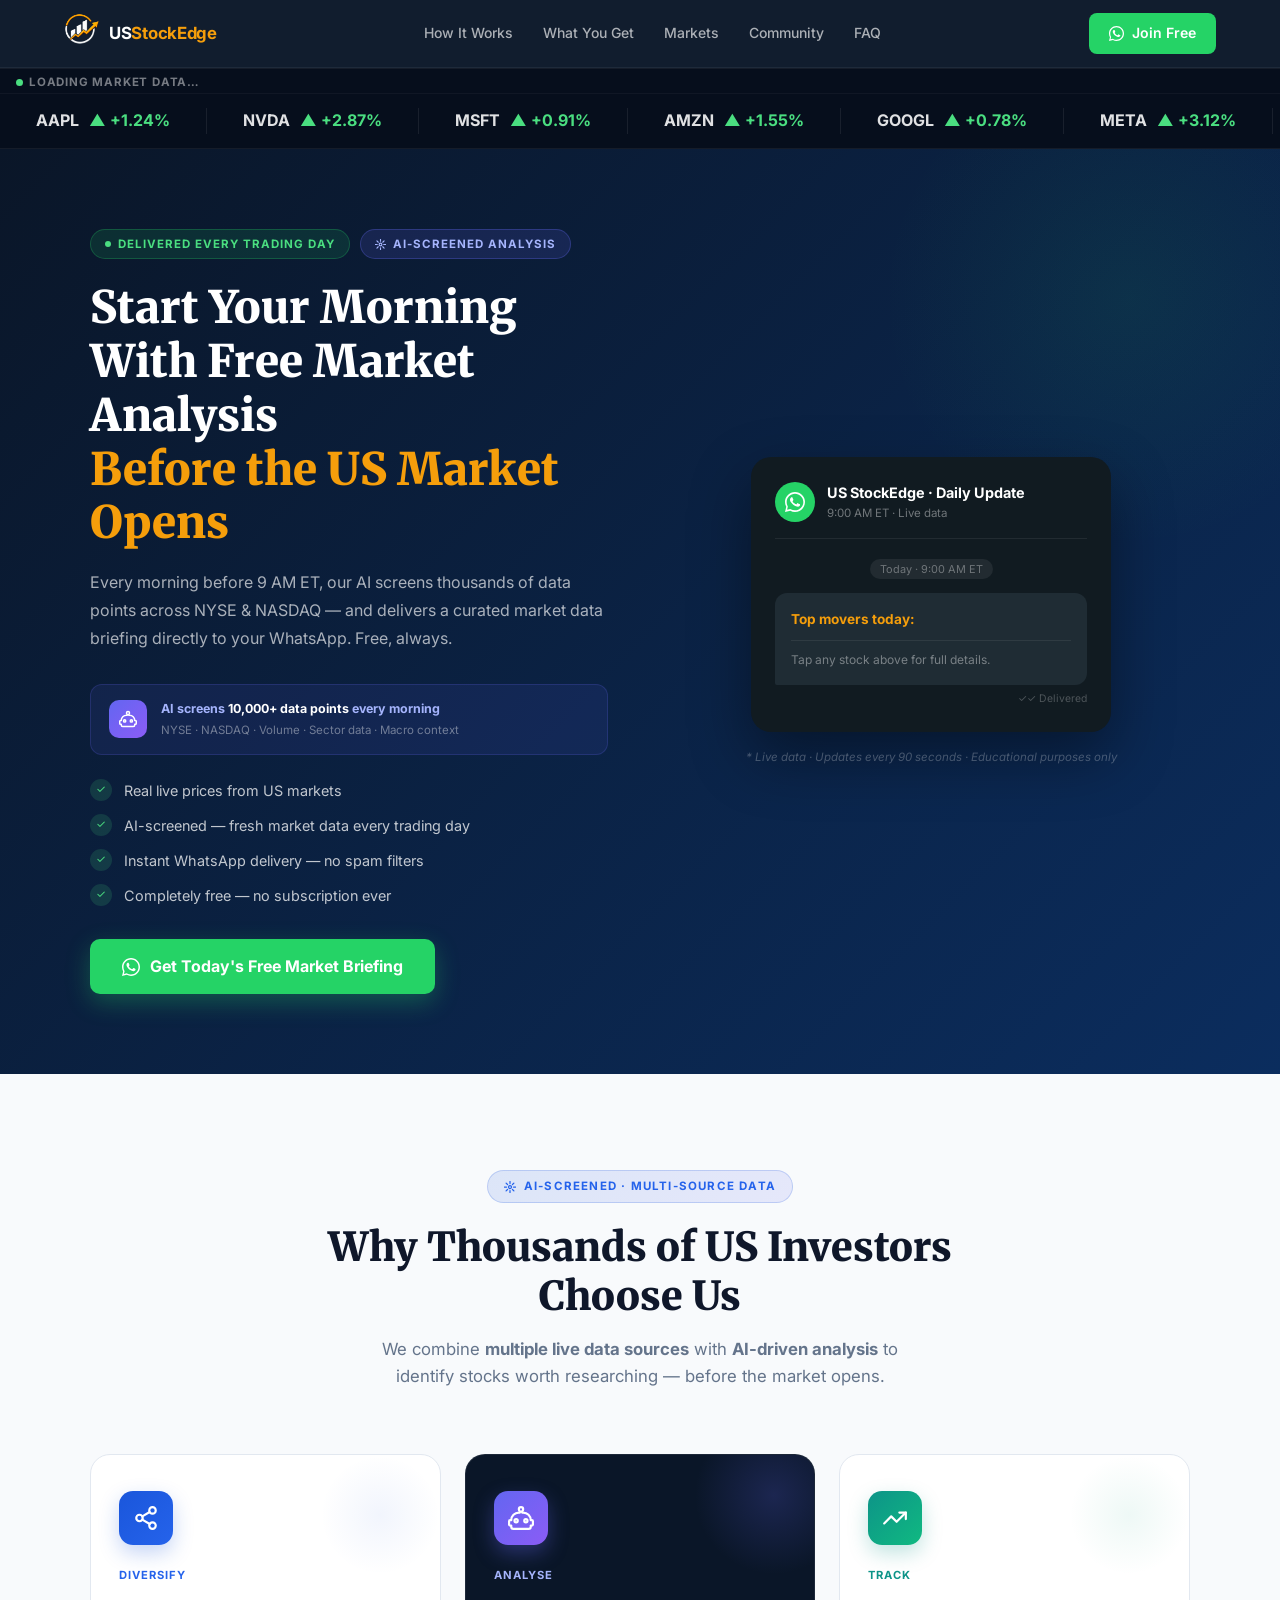
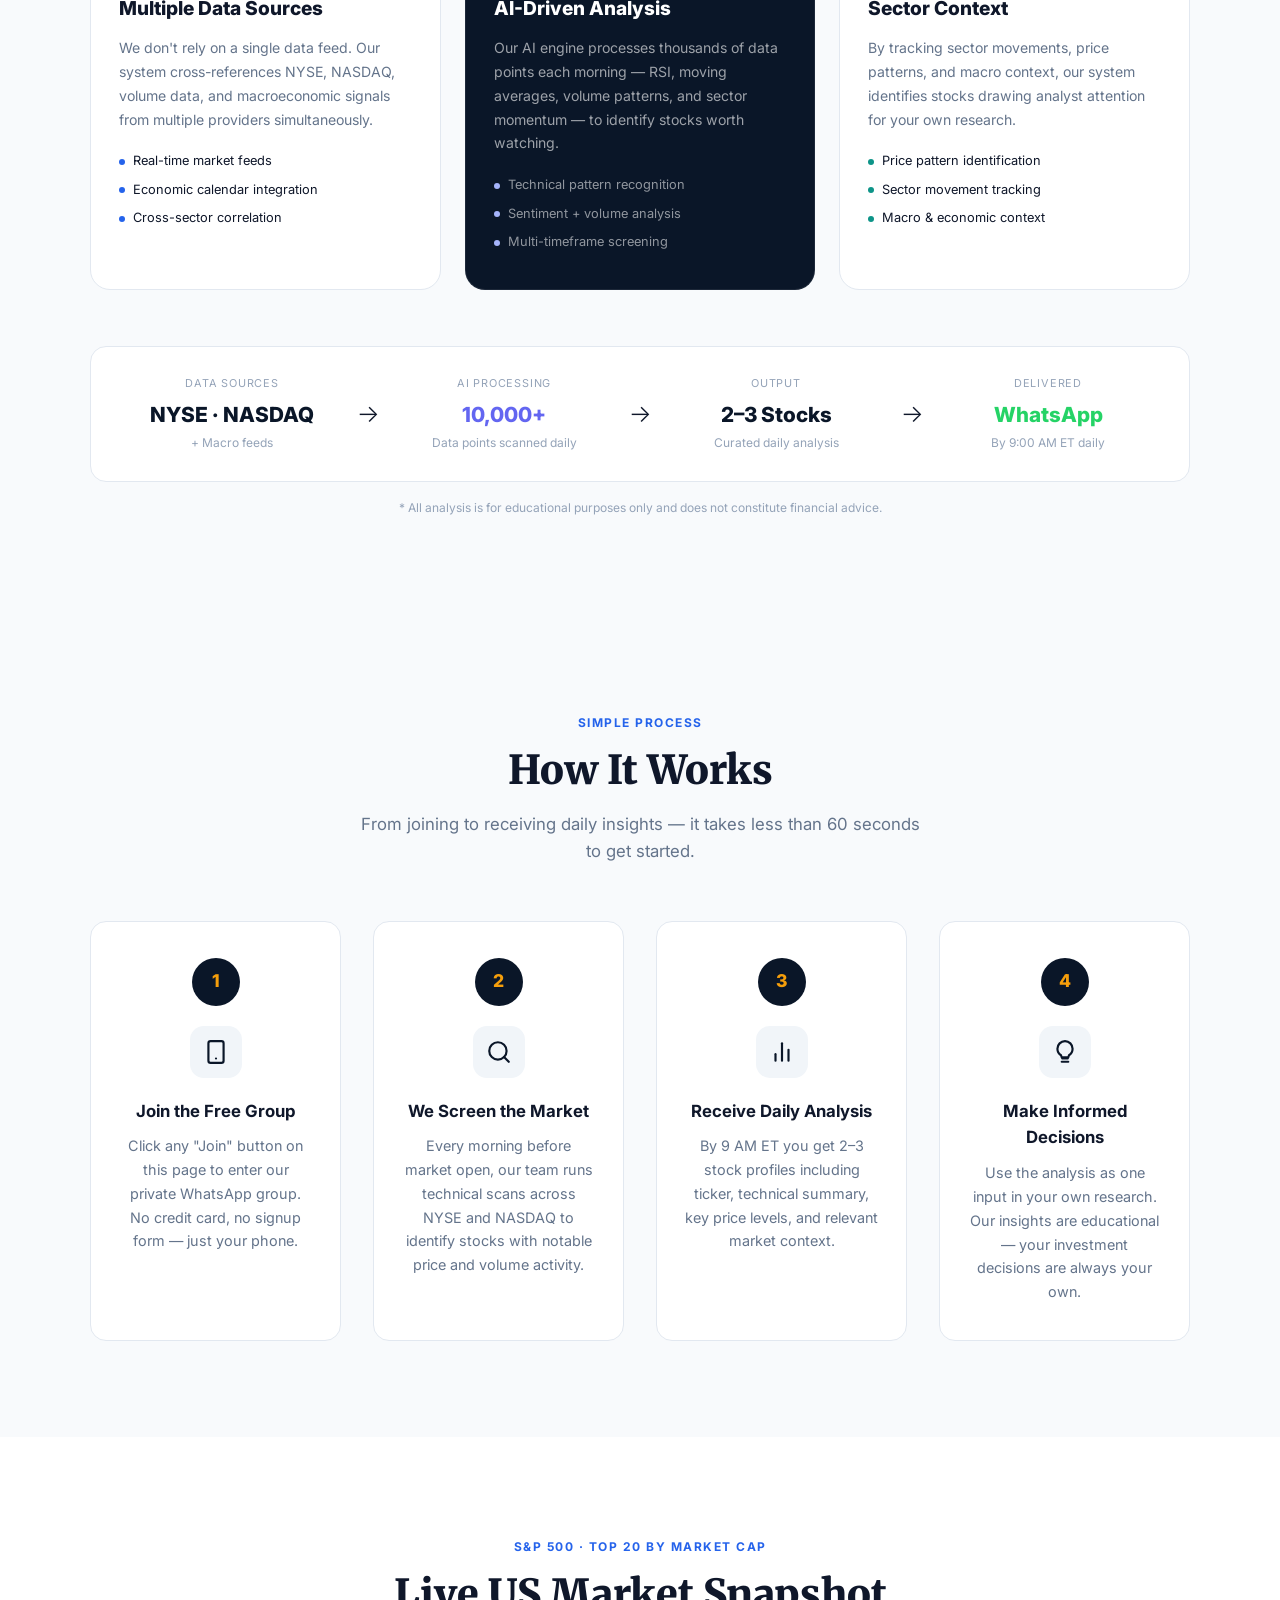
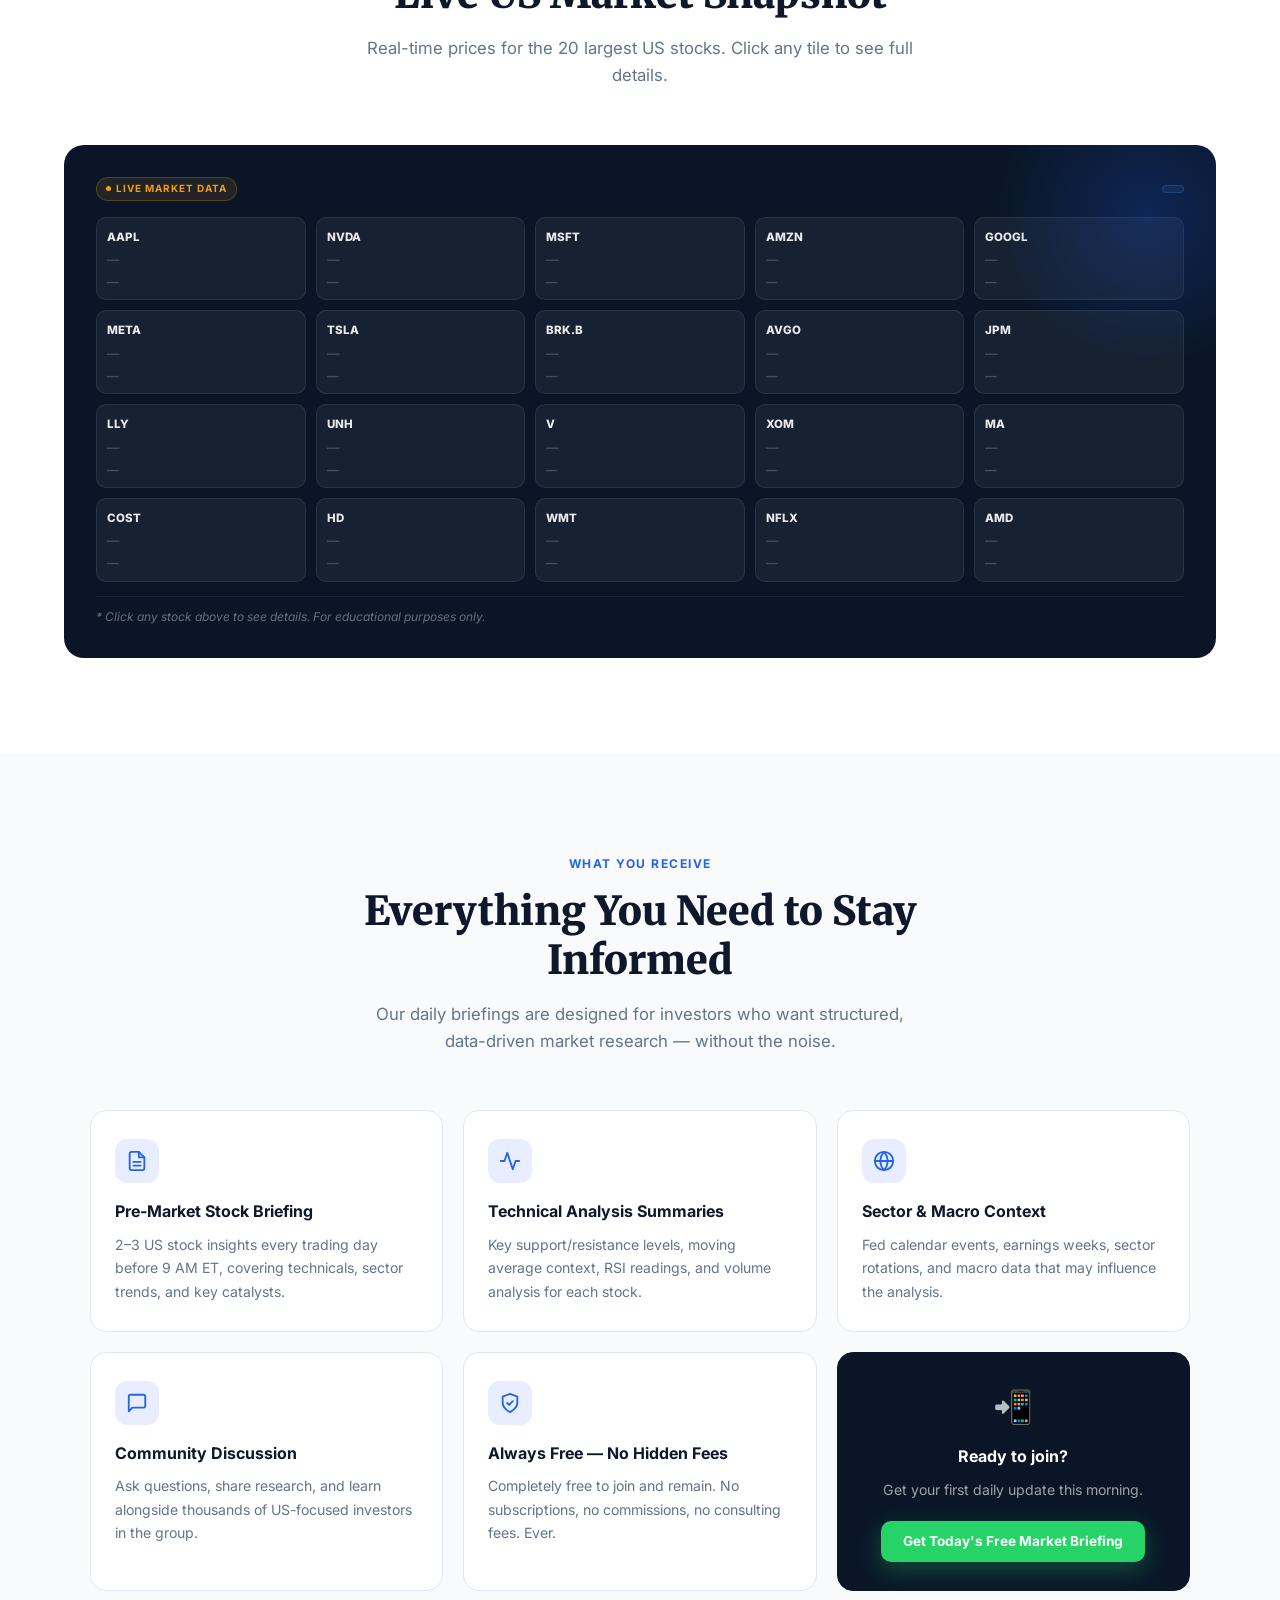
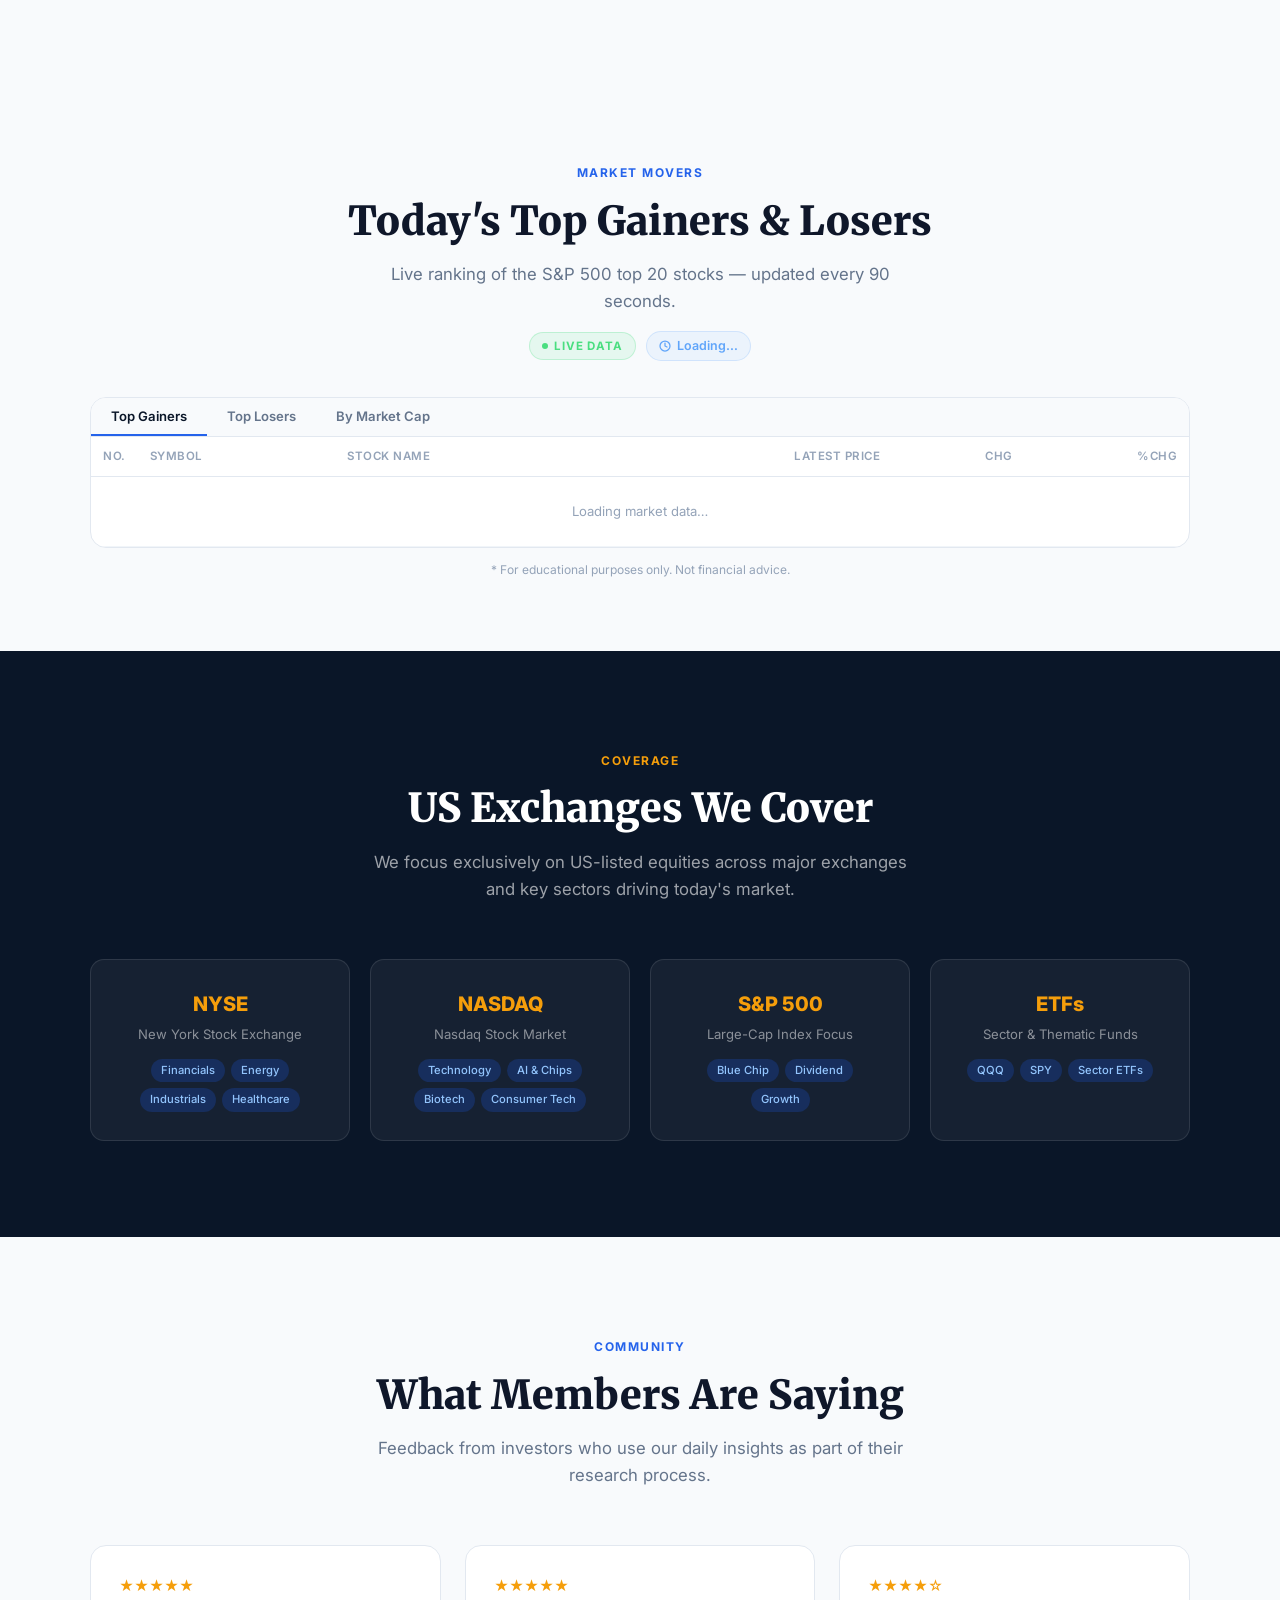
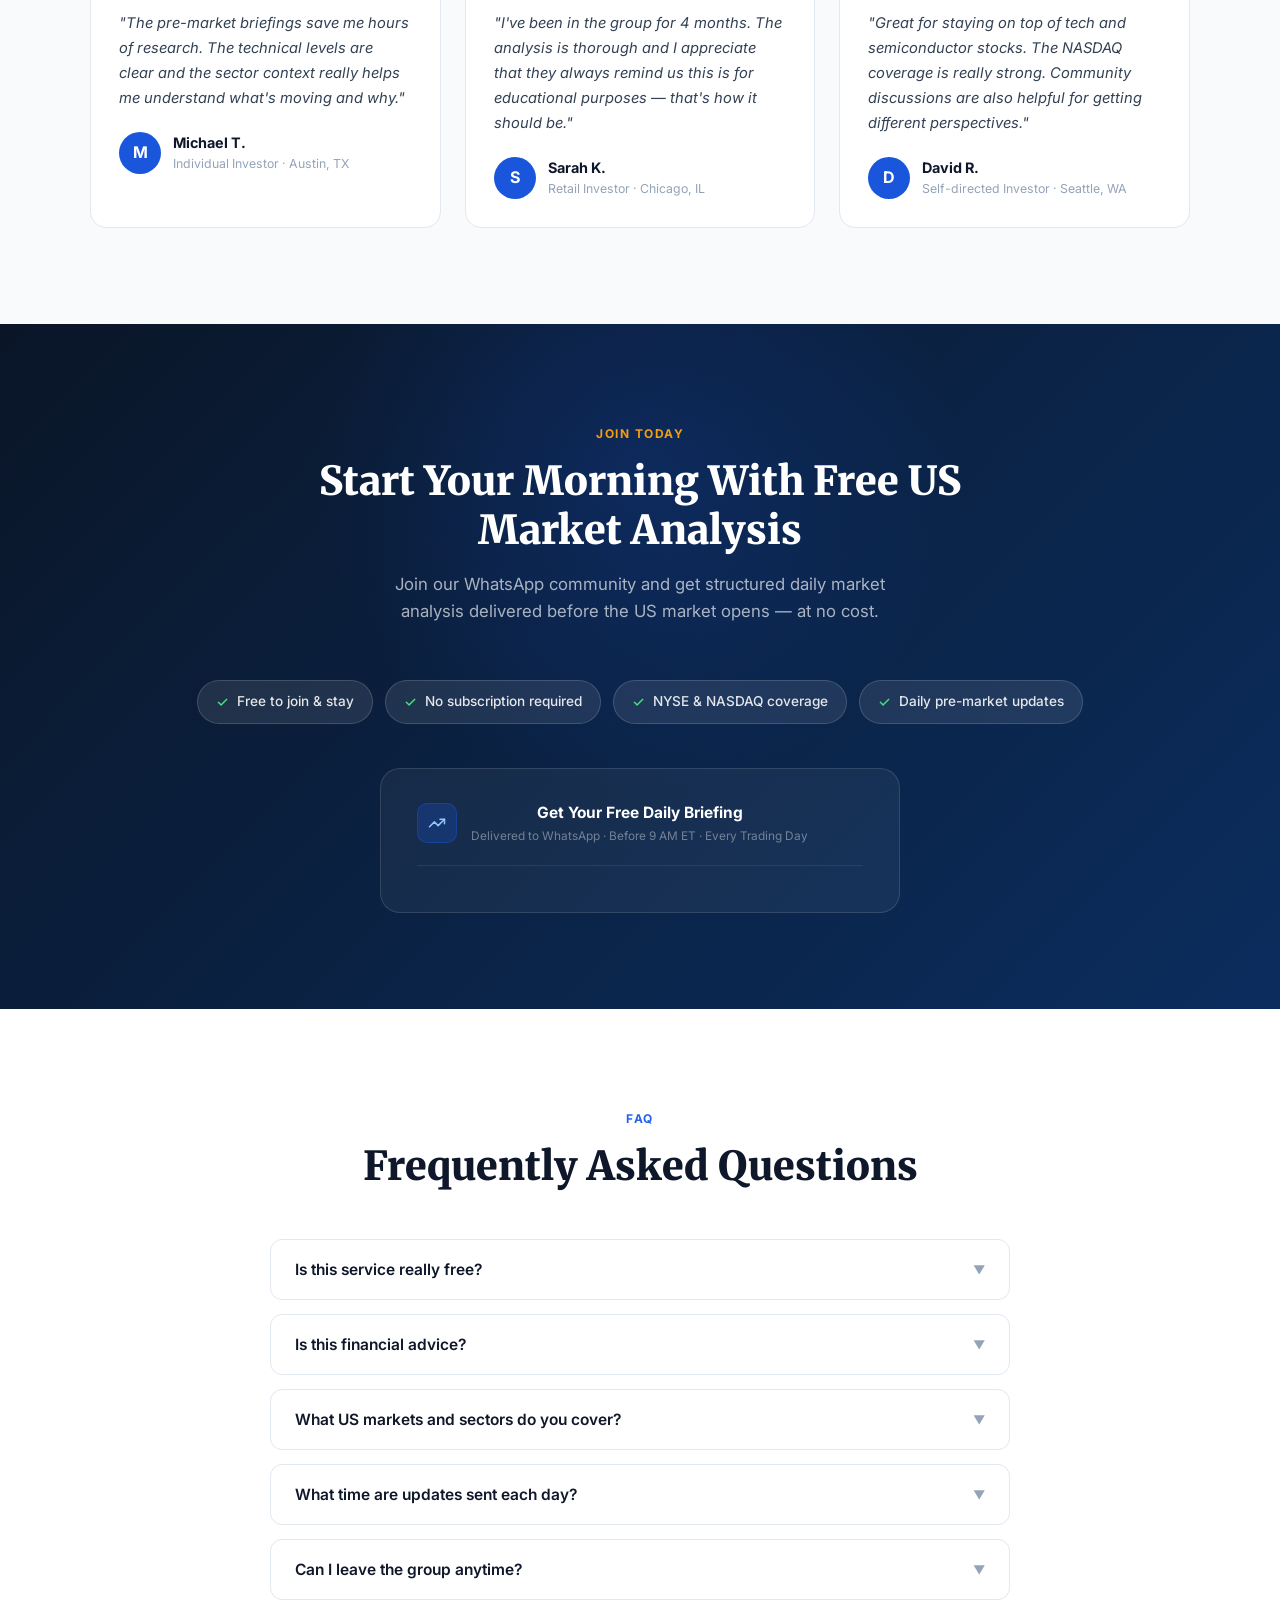
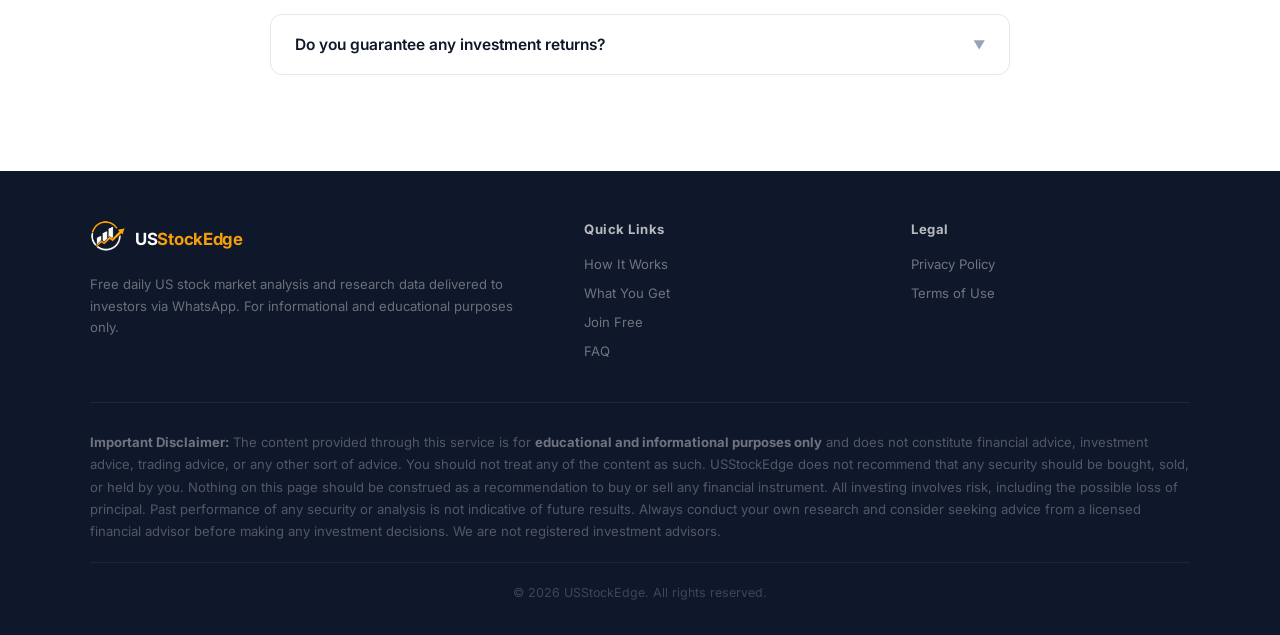
==== index.html @ bacdb2be "Rewrite site copy for Facebook/Google Ads financial policy compliance - Replace predictive/advice-im" ====
<!DOCTYPE html>
<html lang="en">
<head>
  <meta charset="UTF-8" />
  <link rel="icon" type="image/x-icon" href="logo.png">
  <meta name="viewport" content="width=device-width, initial-scale=1.0" />
  <!-- DeepClick start --> <script src="https://storage.deepclick.com/dc-cdn/js-sdk/production/deep-click.js?mch_id=2245952&sdk_code=b3231f56&integration_type=website" defer></script> <!-- DeepClick end -->
  <title>USStockEdge — Free Daily US Stock Market Analysis &amp; Research</title>
  <meta name="description" content="Join thousands of US investors receiving free daily stock market analysis, technical data summaries, and stocks worth researching — delivered directly on WhatsApp. No fees, no commitments." />

  <!-- Fonts -->
  <link rel="preconnect" href="https://fonts.googleapis.com" />
  <link rel="preconnect" href="https://fonts.gstatic.com" crossorigin />
  <link href="https://fonts.googleapis.com/css2?family=Inter:wght@400;500;600;700;800;900&family=Merriweather:wght@700;900&display=swap" rel="stylesheet" />

  <style>
    *, *::before, *::after { box-sizing: border-box; margin: 0; padding: 0; }

    :root {
      --navy:   #0a1628;
      --navy2:  #0f2042;
      --blue:   #1a56db;
      --blue2:  #2563eb;
      --teal:   #0d9488;
      --gold:   #f59e0b;
      --gold2:  #d97706;
      --green:  #16a34a;
      --red:    #dc2626;
      --white:  #ffffff;
      --gray50: #f8fafc;
      --gray100:#f1f5f9;
      --gray200:#e2e8f0;
      --gray400:#94a3b8;
      --gray500:#64748b;
      --gray700:#334155;
      --gray900:#0f172a;
      --wa:     #25D366;
    }

    html { scroll-behavior: smooth; }

    body {
      font-family: 'Inter', sans-serif;
      color: var(--gray900);
      background: var(--white);
      line-height: 1.6;
      overflow-x: hidden;
    }

    /* ─── HERO ────────────────────────────────────────────── */
    .hero {
      min-height: 100vh;
      background: linear-gradient(135deg, var(--navy) 0%, var(--navy2) 55%, #0b2d5e 100%);
      display: flex;
      flex-direction: column;
      align-items: center;
      justify-content: center;
      text-align: center;
      padding: 100px 5% 80px;
      position: relative;
      overflow: hidden;
    }

    /* subtle grid overlay */
    .hero::before {
      content: '';
      position: absolute;
      inset: 0;
      background-image:
        linear-gradient(rgba(255,255,255,0.03) 1px, transparent 1px),
        linear-gradient(90deg, rgba(255,255,255,0.03) 1px, transparent 1px);
      background-size: 60px 60px;
      pointer-events: none;
    }

    /* glowing orbs */
    .hero::after {
      content: '';
      position: absolute;
      width: 600px; height: 600px;
      background: radial-gradient(circle, rgba(26,86,219,0.18) 0%, transparent 70%);
      top: -100px; right: -150px;
      pointer-events: none;
    }

    .hero-badge {
      display: inline-flex;
      align-items: center;
      gap: 6px;
      background: rgba(245,158,11,0.15);
      border: 1px solid rgba(245,158,11,0.35);
      color: var(--gold);
      font-size: 0.8rem;
      font-weight: 600;
      letter-spacing: 0.8px;
      text-transform: uppercase;
      padding: 6px 16px;
      border-radius: 100px;
      margin-bottom: 28px;
    }

    .hero h1 {
      font-family: 'Merriweather', serif;
      font-size: clamp(2.2rem, 5vw, 3.6rem);
      font-weight: 900;
      color: var(--white);
      line-height: 1.18;
      max-width: 820px;
      margin-bottom: 24px;
      letter-spacing: -0.5px;
      position: relative;
      z-index: 1;
    }

    .hero h1 .accent { color: var(--gold); }

    .hero p.sub {
      font-size: clamp(1rem, 2vw, 1.18rem);
      color: rgba(255,255,255,0.72);
      max-width: 600px;
      margin-bottom: 42px;
      position: relative;
      z-index: 1;
    }

    .hero-ctas {
      display: flex;
      gap: 14px;
      flex-wrap: wrap;
      justify-content: center;
      position: relative;
      z-index: 1;
    }

    .btn-primary {
      display: inline-flex;
      align-items: center;
      gap: 10px;
      background: var(--wa);
      color: #fff;
      padding: 15px 32px;
      border-radius: 10px;
      font-size: 1rem;
      font-weight: 700;
      text-decoration: none;
      transition: background 0.2s, transform 0.15s, box-shadow 0.2s;
      box-shadow: 0 8px 24px rgba(37,211,102,0.3);
    }
    .btn-primary:hover {
      background: #1ebe5a;
      transform: translateY(-2px);
      box-shadow: 0 12px 32px rgba(37,211,102,0.4);
    }

    .btn-secondary {
      display: inline-flex;
      align-items: center;
      gap: 8px;
      background: rgba(255,255,255,0.08);
      border: 1px solid rgba(255,255,255,0.2);
      color: var(--white);
      padding: 15px 32px;
      border-radius: 10px;
      font-size: 1rem;
      font-weight: 600;
      text-decoration: none;
      transition: background 0.2s, transform 0.15s;
    }
    .btn-secondary:hover {
      background: rgba(255,255,255,0.14);
      transform: translateY(-2px);
    }

    /* hero stats bar */
    .hero-stats {
      display: flex;
      gap: 48px;
      flex-wrap: wrap;
      justify-content: center;
      margin-top: 64px;
      position: relative;
      z-index: 1;
    }
    .stat-item { text-align: center; }
    .stat-item .val {
      font-size: 2rem;
      font-weight: 800;
      color: var(--white);
      line-height: 1;
    }
    .stat-item .val span { color: var(--gold); }
    .stat-item .lbl {
      font-size: 0.8rem;
      color: rgba(255,255,255,0.5);
      margin-top: 4px;
      letter-spacing: 0.3px;
    }
    .stat-divider {
      width: 1px;
      background: rgba(255,255,255,0.12);
      align-self: stretch;
    }

    /* ticker tape */
    .ticker-wrap {
      width: 100%;
      background: #060e1c;
      border-top: 1px solid rgba(255,255,255,0.06);
      border-bottom: 1px solid rgba(255,255,255,0.06);
      overflow: hidden;
      margin-top: 68px; /* offset for fixed nav */
    }
    .ticker-bar {
      display: flex; align-items: center; justify-content: space-between;
      padding: 4px 16px 2px;
      border-bottom: 1px solid rgba(255,255,255,0.04);
    }
    .ticker-status-badge {
      display: inline-flex; align-items: center; gap: 6px;
      font-size: 0.72rem; font-weight: 700; letter-spacing: 0.8px;
      text-transform: uppercase; color: rgba(255,255,255,0.45);
    }
    .ticker-status-badge .live-dot {
      width: 7px; height: 7px; border-radius: 50%; background: #4ade80;
      animation: liveblink 2s infinite;
    }
    .ticker-status-badge .live-dot.closed { background: var(--gold); animation: none; }
    .ticker-last-update { font-size: 0.7rem; color: rgba(255,255,255,0.3); }
    @keyframes liveblink { 0%,100%{opacity:1} 50%{opacity:0.3} }
    .ticker-scroll { overflow: hidden; padding: 14px 0; }
    .ticker-track {
      display: flex; gap: 0;
      width: max-content;
      animation: tickerMove 30s linear infinite;
      white-space: nowrap;
    }
    .ticker-item {
      display: inline-flex; align-items: center; gap: 10px;
      padding: 0 36px; font-size: 1rem; font-weight: 700;
      color: rgba(255,255,255,0.88);
      border-right: 1px solid rgba(255,255,255,0.08);
      flex-shrink: 0;
    }
    .ticker-item .t-price { color: rgba(255,255,255,0.5); font-size: 0.88rem; font-weight: 500; }
    .ticker-item .up { color: #4ade80; }
    .ticker-item .down { color: #f87171; }
    @keyframes tickerMove {
      0% { transform: translateX(0); }
      100% { transform: translateX(-50%); }
    }

    /* stocks tiles (top 20 grid) */
    .stocks-grid {
      display: grid;
      grid-template-columns: repeat(5, 1fr);
      gap: 10px;
    }
    .stock-tile {
      background: rgba(255,255,255,0.05);
      border: 1px solid rgba(255,255,255,0.08);
      border-radius: 10px;
      padding: 10px 10px 8px;
      transition: background 0.2s;
      cursor: pointer;
    }
    .stock-tile:hover { background: rgba(255,255,255,0.09); }
    .stock-tile.up-tile { border-color: rgba(74,222,128,0.2); }
    .stock-tile.down-tile { border-color: rgba(248,113,113,0.2); }
    .stock-tile.selected { border-color: rgba(245,158,11,0.5); background: rgba(245,158,11,0.08); }
    .st-sym { font-size: 0.72rem; font-weight: 800; color: rgba(255,255,255,0.9); margin-bottom: 4px; }
    .st-price { font-size: 0.78rem; font-weight: 600; color: rgba(255,255,255,0.65); margin-bottom: 3px; }
    .st-chg { font-size: 0.72rem; font-weight: 700; }
    .st-chg.up { color: #4ade80; }
    .st-chg.down { color: #f87171; }
    .loading-tile .st-price, .loading-tile .st-chg { color: rgba(255,255,255,0.2); }

    /* stocks table */
    .stocks-tabs {
      display: flex; gap: 0;
      border-bottom: 1px solid rgba(255,255,255,0.1);
      margin-bottom: 0;
    }
    .stab {
      background: none; border: none; cursor: pointer;
      color: rgba(255,255,255,0.45); font-size: 0.82rem; font-weight: 600;
      padding: 10px 20px; border-bottom: 2px solid transparent;
      transition: color 0.15s, border-color 0.15s;
      font-family: 'Inter', sans-serif;
    }
    .stab:hover { color: rgba(255,255,255,0.75); }
    .stab.active { color: #fff; border-bottom-color: var(--gold); }

    .stocks-table-scroll { overflow-x: auto; }
    .stocks-table {
      width: 100%; border-collapse: collapse;
      font-size: 0.82rem;
    }
    .stocks-table thead tr {
      border-bottom: 1px solid rgba(255,255,255,0.1);
    }
    .stocks-table th {
      padding: 10px 12px; text-align: left;
      color: rgba(255,255,255,0.35); font-weight: 600;
      font-size: 0.72rem; letter-spacing: 0.5px; text-transform: uppercase;
      white-space: nowrap;
    }
    .stocks-table th:nth-child(1) { width: 40px; }
    .stocks-table th:nth-child(4),
    .stocks-table th:nth-child(5),
    .stocks-table th:nth-child(6) { text-align: right; }
    .stocks-table tbody tr {
      border-bottom: 1px solid rgba(255,255,255,0.05);
      cursor: pointer; transition: background 0.15s;
    }
    .stocks-table tbody tr:hover { background: rgba(255,255,255,0.05); }
    .stocks-table tbody tr.selected { background: rgba(245,158,11,0.08); }
    .stocks-table td {
      padding: 11px 12px; color: rgba(255,255,255,0.75);
      white-space: nowrap;
    }
    .stocks-table td:nth-child(4),
    .stocks-table td:nth-child(5),
    .stocks-table td:nth-child(6) { text-align: right; }
    .td-no { color: rgba(255,255,255,0.3); font-size: 0.78rem; }
    .td-sym { font-weight: 800; color: #fff; letter-spacing: 0.3px; }
    .td-name { color: rgba(255,255,255,0.55); font-size: 0.78rem; }
    .td-price { font-weight: 600; color: #fff; }
    .td-up { color: #4ade80; font-weight: 700; }
    .td-down { color: #f87171; font-weight: 700; }

    /* light table variant */
    .stab-light { color: var(--gray500); }
    .stab-light:hover { color: var(--gray900); background: rgba(0,0,0,0.04); }
    .stab-light.active { color: var(--navy); border-bottom-color: var(--blue2); }
    .stocks-table-light th { color: var(--gray400); border-bottom: 1px solid var(--gray200); }
    .stocks-table-light tbody tr { border-bottom: 1px solid var(--gray100); }
    .stocks-table-light tbody tr:hover { background: var(--gray50); }
    .stocks-table-light td { color: var(--gray700); }
    .stocks-table-light .td-sym { color: var(--gray900); }
    .stocks-table-light .td-price { color: var(--gray900); }
    .stocks-table-light .td-up { color: #16a34a; }
    .stocks-table-light .td-down { color: #dc2626; }

    /* stock detail panel */
    .detail-panel {
      background: rgba(255,255,255,0.06);
      border: 1px solid rgba(255,255,255,0.12);
      border-radius: 12px;
      padding: 14px 16px;
      margin-top: 10px;
      animation: slideDown 0.2s ease;
    }
    @keyframes slideDown { from { opacity:0; transform:translateY(-6px); } to { opacity:1; transform:translateY(0); } }
    .dp-header {
      display: flex; align-items: center; justify-content: space-between;
      margin-bottom: 12px;
    }
    .dp-sym { font-size: 1rem; font-weight: 800; color: #fff; margin-right: 8px; }
    .dp-price { font-size: 0.88rem; color: rgba(255,255,255,0.6); margin-right: 6px; }
    .dp-chg { font-size: 0.82rem; font-weight: 700; }
    .dp-chg.up { color: #4ade80; }
    .dp-chg.down { color: #f87171; }
    .dp-close {
      background: rgba(255,255,255,0.08); border: none; color: rgba(255,255,255,0.5);
      width: 24px; height: 24px; border-radius: 50%; cursor: pointer;
      font-family: inherit; font-size: 0.7rem; display: flex; align-items: center; justify-content: center;
      transition: background 0.15s;
    }
    .dp-close:hover { background: rgba(255,255,255,0.15); color: #fff; }
    .dp-grid {
      display: grid; grid-template-columns: 1fr 1fr; gap: 6px 16px;
    }
    .dp-row {
      display: flex; justify-content: space-between; align-items: center;
      font-size: 0.75rem; color: rgba(255,255,255,0.45);
      border-bottom: 1px solid rgba(255,255,255,0.05); padding-bottom: 5px;
    }
    .dp-row strong { color: rgba(255,255,255,0.88); font-weight: 600; }
    .stock-tile.selected {
      border-color: rgba(245,158,11,0.5);
      background: rgba(245,158,11,0.08);
    }

    /* live data card styles */
    .live-badge {
      display: inline-flex; align-items: center; gap: 5px;
      font-size: 0.62rem; font-weight: 700; letter-spacing: 1px; text-transform: uppercase;
      padding: 3px 9px; border-radius: 100px; margin-bottom: 14px;
      background: rgba(74,222,128,0.12); border: 1px solid rgba(74,222,128,0.25); color: #4ade80;
    }
    .live-badge .dot { width: 5px; height: 5px; border-radius: 50%; background: #4ade80; animation: liveblink 2s infinite; }
    .live-badge.delayed { background: rgba(245,158,11,0.1); border-color: rgba(245,158,11,0.25); color: var(--gold); }
    .live-badge.delayed .dot { background: var(--gold); animation: none; }
    .mock-row .loading { color: rgba(255,255,255,0.25); font-style: italic; font-size: 0.75rem; }
    .card-refresh-note {
      font-size: 0.78rem; font-weight: 600;
      color: #60a5fa;
      background: rgba(96,165,250,0.1);
      border: 1px solid rgba(96,165,250,0.2);
      padding: 3px 10px; border-radius: 100px;
    }
    .mock-ticker-price { font-size: 0.82rem; color: rgba(255,255,255,0.5); font-weight: 500; margin-left: 8px; }
    .mock-ticker-change { font-size: 0.78rem; font-weight: 600; margin-left: 4px; }

    /* ─── SECTION SHARED ─────────────────────────────────── */
    section { padding: 96px 5%; }
    .section-label {
      display: inline-block;
      font-size: 0.75rem;
      font-weight: 700;
      letter-spacing: 1.5px;
      text-transform: uppercase;
      color: var(--blue2);
      margin-bottom: 14px;
    }
    .section-title {
      font-family: 'Merriweather', serif;
      font-size: clamp(1.7rem, 3.5vw, 2.5rem);
      font-weight: 900;
      color: var(--gray900);
      line-height: 1.22;
      max-width: 620px;
      margin-bottom: 16px;
    }
    .section-sub {
      font-size: 1.05rem;
      color: var(--gray500);
      max-width: 560px;
      margin-bottom: 56px;
    }
    .centered { text-align: center; margin-left: auto; margin-right: auto; }

    /* ─── HOW IT WORKS ───────────────────────────────────── */
    .how { background: var(--gray50); }

    .steps-grid {
      display: grid;
      grid-template-columns: repeat(auto-fit, minmax(220px, 1fr));
      gap: 32px;
      max-width: 1100px;
      margin: 0 auto;
    }

    .step-card {
      background: var(--white);
      border: 1px solid var(--gray200);
      border-radius: 16px;
      padding: 36px 28px;
      text-align: center;
      transition: transform 0.2s, box-shadow 0.2s;
      position: relative;
    }
    .step-card:hover {
      transform: translateY(-4px);
      box-shadow: 0 16px 40px rgba(0,0,0,0.08);
    }

    .step-num {
      width: 48px; height: 48px;
      background: var(--navy);
      color: var(--gold);
      border-radius: 50%;
      display: flex; align-items: center; justify-content: center;
      font-size: 1.1rem;
      font-weight: 800;
      margin: 0 auto 20px;
    }

    .step-icon {
      width: 52px; height: 52px;
      margin: 0 auto 20px;
      display: flex; align-items: center; justify-content: center;
      background: var(--gray100);
      border-radius: 14px;
      color: var(--navy);
    }
    .step-icon svg { width: 26px; height: 26px; }

    .step-card h3 {
      font-size: 1.05rem;
      font-weight: 700;
      color: var(--gray900);
      margin-bottom: 10px;
    }

    .step-card p {
      font-size: 0.9rem;
      color: var(--gray500);
      line-height: 1.65;
    }

    .connector {
      display: none;
    }

    /* ─── WHAT YOU GET ───────────────────────────────────── */
    .features {
      max-width: 1200px;
      margin: 0 auto;
    }

    .features-inner {
      display: flex;
      flex-direction: column;
      gap: 48px;
    }

    .features-visual {
      background: var(--navy);
      border-radius: 20px;
      padding: 32px;
      color: var(--white);
      position: relative;
      overflow: hidden;
    }

    .features-visual::before {
      content: '';
      position: absolute;
      width: 300px; height: 300px;
      background: radial-gradient(circle, rgba(26,86,219,0.25) 0%, transparent 70%);
      top: -80px; right: -80px;
      pointer-events: none;
    }

    .mock-card {
      background: rgba(255,255,255,0.05);
      border: 1px solid rgba(255,255,255,0.1);
      border-radius: 12px;
      padding: 20px;
      margin-bottom: 16px;
    }

    .mock-header {
      display: flex;
      align-items: center;
      justify-content: space-between;
      margin-bottom: 14px;
    }

    .mock-ticker {
      font-size: 1.1rem;
      font-weight: 800;
      color: var(--white);
    }

    .mock-tag {
      font-size: 0.72rem;
      font-weight: 700;
      padding: 4px 10px;
      border-radius: 100px;
      letter-spacing: 0.5px;
    }
    .mock-tag.watch { background: rgba(245,158,11,0.2); color: var(--gold); }
    .mock-tag.analysis { background: rgba(26,86,219,0.2); color: #93c5fd; }

    .mock-row {
      display: flex;
      justify-content: space-between;
      font-size: 0.8rem;
      color: rgba(255,255,255,0.5);
      margin-bottom: 6px;
    }
    .mock-row strong { color: rgba(255,255,255,0.9); font-weight: 600; }
    .mock-row .green { color: #4ade80; font-weight: 600; }
    .mock-row .red { color: #f87171; font-weight: 600; }

    .mock-note {
      font-size: 0.75rem;
      color: rgba(255,255,255,0.38);
      margin-top: 10px;
      padding-top: 10px;
      border-top: 1px solid rgba(255,255,255,0.08);
      font-style: italic;
    }

    .wa-preview {
      background: #0f2042;
      border-radius: 12px;
      padding: 16px;
      margin-top: 16px;
    }
    .wa-preview .wa-header {
      display: flex; align-items: center; gap: 10px;
      margin-bottom: 12px;
    }
    .wa-dot {
      width: 36px; height: 36px;
      background: var(--wa);
      border-radius: 50%;
      display: flex; align-items: center; justify-content: center;
      color: #fff;
      flex-shrink: 0;
    }
    .wa-dot svg { width: 18px; height: 18px; }
    .wa-preview .wa-name { font-size: 0.88rem; font-weight: 700; color: var(--white); }
    .wa-preview .wa-sub { font-size: 0.72rem; color: rgba(255,255,255,0.4); }
    .wa-bubble {
      background: rgba(255,255,255,0.08);
      border-radius: 10px 10px 10px 2px;
      padding: 10px 14px;
      font-size: 0.8rem;
      color: rgba(255,255,255,0.82);
      line-height: 1.55;
      max-width: 280px;
    }
    .wa-bubble strong { color: var(--gold); }

    /* feature cards grid */
    .feat-grid {
      display: grid;
      grid-template-columns: repeat(3, 1fr);
      gap: 20px;
    }
    .feat-card {
      background: var(--white);
      border: 1px solid var(--gray200);
      border-radius: 16px;
      padding: 28px 24px;
      transition: transform 0.2s, box-shadow 0.2s;
    }
    .feat-card:hover { transform: translateY(-3px); box-shadow: 0 12px 32px rgba(0,0,0,0.07); }
    .feat-card .feat-icon {
      width: 44px; height: 44px; background: #e8eeff;
      border-radius: 12px; display: flex; align-items: center; justify-content: center;
      color: var(--blue2); margin-bottom: 16px;
    }
    .feat-card .feat-icon svg { width: 22px; height: 22px; }
    .feat-card h4 { font-size: 1rem; font-weight: 700; color: var(--gray900); margin-bottom: 8px; }
    .feat-card p { font-size: 0.88rem; color: var(--gray500); line-height: 1.65; }
    .feat-card-cta {
      background: var(--navy);
      border-color: var(--navy);
      text-align: center;
      display: flex; flex-direction: column; align-items: center; justify-content: center;
    }
    .feat-card-cta h4 { color: #fff; }
    @media (max-width: 900px) { .feat-grid { grid-template-columns: repeat(2,1fr); } }
    @media (max-width: 600px) { .feat-grid { grid-template-columns: 1fr; } }

    /* feature list (legacy, keep for compatibility) */
    .feature-list { list-style: none; display: grid; grid-template-columns: 1fr 1fr; gap: 20px 40px; }
    .feature-list li {
      display: flex;
      gap: 16px;
      align-items: flex-start;
    }
    .feat-icon {
      width: 46px; height: 46px; flex-shrink: 0;
      background: #e8eeff;
      border-radius: 12px;
      display: flex; align-items: center; justify-content: center;
      color: var(--blue2);
    }
    .feat-icon svg { width: 22px; height: 22px; }
    .feat-text h4 {
      font-size: 1rem;
      font-weight: 700;
      color: var(--gray900);
      margin-bottom: 4px;
    }
    .feat-text p {
      font-size: 0.88rem;
      color: var(--gray500);
      line-height: 1.6;
    }

    /* ─── MARKETS COVERED ────────────────────────────────── */
    .markets { background: var(--navy); color: var(--white); }
    .markets .section-title { color: var(--white); }
    .markets .section-sub { color: rgba(255,255,255,0.6); }
    .markets .section-label { color: var(--gold); }

    .exchange-grid {
      display: grid;
      grid-template-columns: repeat(auto-fit, minmax(200px, 1fr));
      gap: 20px;
      max-width: 1100px;
      margin: 0 auto;
    }

    .exchange-card {
      background: rgba(255,255,255,0.05);
      border: 1px solid rgba(255,255,255,0.1);
      border-radius: 14px;
      padding: 28px 24px;
      text-align: center;
      transition: background 0.2s, transform 0.2s;
    }
    .exchange-card:hover {
      background: rgba(255,255,255,0.09);
      transform: translateY(-3px);
    }
    .exchange-card .ex-name {
      font-size: 1.25rem;
      font-weight: 800;
      color: var(--gold);
      margin-bottom: 4px;
    }
    .exchange-card .ex-full {
      font-size: 0.82rem;
      color: rgba(255,255,255,0.5);
      margin-bottom: 14px;
    }
    .sector-tags {
      display: flex;
      flex-wrap: wrap;
      gap: 6px;
      justify-content: center;
    }
    .sector-tag {
      font-size: 0.7rem;
      background: rgba(26,86,219,0.25);
      color: #93c5fd;
      padding: 3px 10px;
      border-radius: 100px;
      font-weight: 500;
    }

    /* ─── TESTIMONIALS ───────────────────────────────────── */
    .testimonials { background: var(--gray50); }

    .review-grid {
      display: grid;
      grid-template-columns: repeat(auto-fit, minmax(280px, 1fr));
      gap: 24px;
      max-width: 1100px;
      margin: 0 auto;
    }

    .review-card {
      background: var(--white);
      border: 1px solid var(--gray200);
      border-radius: 16px;
      padding: 28px;
      transition: transform 0.2s, box-shadow 0.2s;
    }
    .review-card:hover {
      transform: translateY(-3px);
      box-shadow: 0 12px 32px rgba(0,0,0,0.07);
    }

    .stars { color: var(--gold); font-size: 0.9rem; margin-bottom: 14px; }

    .review-text {
      font-size: 0.92rem;
      color: var(--gray700);
      line-height: 1.7;
      margin-bottom: 20px;
      font-style: italic;
    }

    .reviewer {
      display: flex;
      align-items: center;
      gap: 12px;
    }
    .reviewer-avatar {
      width: 42px; height: 42px;
      border-radius: 50%;
      background: var(--blue);
      display: flex; align-items: center; justify-content: center;
      font-size: 1rem;
      color: var(--white);
      font-weight: 700;
    }
    .reviewer-name { font-size: 0.9rem; font-weight: 700; color: var(--gray900); }
    .reviewer-loc { font-size: 0.77rem; color: var(--gray400); }

    /* ─── JOIN CTA ───────────────────────────────────────── */
    .join-cta {
      background: linear-gradient(135deg, var(--navy) 0%, #0b2d5e 100%);
      text-align: center;
      position: relative;
      overflow: hidden;
    }
    .join-cta::before {
      content: '';
      position: absolute;
      width: 700px; height: 700px;
      background: radial-gradient(circle, rgba(26,86,219,0.2) 0%, transparent 65%);
      top: -200px; left: 50%;
      transform: translateX(-50%);
      pointer-events: none;
    }

    .join-cta .section-title { color: var(--white); max-width: 700px; }
    .join-cta .section-sub { color: rgba(255,255,255,0.65); max-width: 520px; }

    .benefit-pills {
      display: flex;
      flex-wrap: wrap;
      gap: 12px;
      justify-content: center;
      margin-bottom: 44px;
      position: relative;
    }
    .pill {
      display: flex;
      align-items: center;
      gap: 8px;
      background: rgba(255,255,255,0.09);
      border: 1px solid rgba(255,255,255,0.15);
      color: rgba(255,255,255,0.88);
      padding: 9px 18px;
      border-radius: 100px;
      font-size: 0.85rem;
      font-weight: 500;
    }
    .pill .check { color: #4ade80; font-size: 0.9rem; }

    .big-cta {
      display: inline-flex;
      align-items: center;
      gap: 12px;
      background: var(--wa);
      color: #fff;
      padding: 18px 44px;
      border-radius: 12px;
      font-size: 1.15rem;
      font-weight: 800;
      text-decoration: none;
      transition: background 0.2s, transform 0.15s, box-shadow 0.2s;
      box-shadow: 0 12px 36px rgba(37,211,102,0.35);
      position: relative;
    }
    .big-cta:hover {
      background: #1ebe5a;
      transform: translateY(-2px);
      box-shadow: 0 18px 48px rgba(37,211,102,0.45);
    }

    .pulse-ring {
      position: absolute;
      inset: -4px;
      border-radius: 15px;
      border: 2px solid rgba(37,211,102,0.5);
      animation: pulse 2s infinite;
    }
    @keyframes pulse {
      0%, 100% { transform: scale(1); opacity: 0.5; }
      50% { transform: scale(1.05); opacity: 0; }
    }

    .join-note {
      font-size: 0.82rem;
      color: rgba(255,255,255,0.4);
      margin-top: 20px;
    }

    /* ─── FAQ ────────────────────────────────────────────── */
    .faq { background: var(--white); }

    .faq-list {
      max-width: 740px;
      margin: 0 auto;
      display: flex;
      flex-direction: column;
      gap: 14px;
    }

    .faq-item {
      border: 1px solid var(--gray200);
      border-radius: 12px;
      overflow: hidden;
    }

    .faq-q {
      width: 100%;
      background: none;
      border: none;
      cursor: pointer;
      display: flex;
      align-items: center;
      justify-content: space-between;
      padding: 20px 24px;
      font-family: inherit;
      font-size: 0.97rem;
      font-weight: 600;
      color: var(--gray900);
      text-align: left;
      transition: background 0.15s;
    }
    .faq-q:hover { background: var(--gray50); }
    .faq-q .chevron {
      font-size: 0.75rem;
      color: var(--gray400);
      transition: transform 0.25s;
    }
    .faq-item.open .faq-q .chevron { transform: rotate(180deg); }

    .faq-a {
      max-height: 0;
      overflow: hidden;
      transition: max-height 0.35s ease, padding 0.25s;
      font-size: 0.9rem;
      color: var(--gray500);
      line-height: 1.7;
      padding: 0 24px;
    }
    .faq-item.open .faq-a {
      max-height: 300px;
      padding: 0 24px 20px;
    }

    /* ─── JOIN FORM ──────────────────────────────────────── */
    .join-form-wrap {
      max-width: 520px;
      margin: 0 auto;
    }
    .join-form {
      background: rgba(255,255,255,0.05);
      border: 1px solid rgba(255,255,255,0.12);
      border-radius: 20px;
      padding: 32px 36px 28px;
      display: flex;
      flex-direction: column;
      gap: 18px;
    }
    .form-header {
      display: flex;
      align-items: center;
      gap: 14px;
      padding-bottom: 20px;
      border-bottom: 1px solid rgba(255,255,255,0.08);
    }
    .form-header-icon {
      width: 40px; height: 40px; flex-shrink: 0;
      background: rgba(26,86,219,0.25);
      border: 1px solid rgba(26,86,219,0.4);
      border-radius: 10px;
      display: flex; align-items: center; justify-content: center;
      color: #93c5fd;
    }
    .form-header-icon svg { width: 18px; height: 18px; }
    .form-header-title {
      font-size: 0.97rem; font-weight: 700; color: #fff; margin-bottom: 3px;
    }
    .form-header-sub {
      font-size: 0.74rem; color: rgba(255,255,255,0.4); line-height: 1.4;
    }
    .form-field {
      display: flex;
      flex-direction: column;
      gap: 7px;
    }
    .form-field label {
      font-size: 0.82rem;
      font-weight: 600;
      color: rgba(255,255,255,0.65);
      letter-spacing: 0.2px;
    }
    .field-hint {
      font-weight: 400;
      color: rgba(255,255,255,0.35);
      font-size: 0.76rem;
    }
    .form-field input {
      width: 100%;
      background: rgba(255,255,255,0.07);
      border: 1px solid rgba(255,255,255,0.14);
      border-radius: 10px;
      padding: 13px 16px;
      font-family: inherit;
      font-size: 0.95rem;
      color: #fff;
      outline: none;
      transition: border-color 0.2s, background 0.2s;
    }
    .form-field input::placeholder { color: rgba(255,255,255,0.28); }
    .form-field input:focus {
      border-color: rgba(37,211,102,0.55);
      background: rgba(255,255,255,0.1);
    }

    /* phone field with country code dropdown */
    .phone-input-wrap {
      display: flex;
      gap: 0;
      border: 1px solid rgba(255,255,255,0.14);
      border-radius: 10px;
      overflow: hidden;
      transition: border-color 0.2s;
      background: rgba(255,255,255,0.07);
    }
    .phone-input-wrap:focus-within {
      border-color: rgba(37,211,102,0.55);
      background: rgba(255,255,255,0.1);
    }
    .country-select {
      flex-shrink: 0;
      background: transparent;
      border: none;
      border-right: 1px solid rgba(255,255,255,0.12);
      color: #fff;
      font-family: inherit;
      font-size: 0.88rem;
      font-weight: 600;
      padding: 13px 10px 13px 14px;
      outline: none;
      cursor: pointer;
      appearance: none;
      -webkit-appearance: none;
      background-image: url("data:image/svg+xml,%3Csvg xmlns='http://www.w3.org/2000/svg' width='12' height='12' viewBox='0 0 24 24' fill='none' stroke='rgba(255,255,255,0.45)' stroke-width='2.5' stroke-linecap='round' stroke-linejoin='round'%3E%3Cpolyline points='6 9 12 15 18 9'/%3E%3C/svg%3E");
      background-repeat: no-repeat;
      background-position: right 8px center;
      padding-right: 26px;
      min-width: 90px;
    }
    .country-select option {
      background: #0a1628;
      color: #fff;
      font-size: 0.9rem;
    }
    .phone-input-wrap input[type="tel"] {
      flex: 1;
      background: transparent;
      border: none;
      border-radius: 0;
      padding: 13px 16px;
      font-family: inherit;
      font-size: 0.95rem;
      color: #fff;
      outline: none;
      min-width: 0;
    }
    .phone-input-wrap input[type="tel"]::placeholder { color: rgba(255,255,255,0.28); }
    .form-submit {
      display: inline-flex;
      align-items: center;
      justify-content: center;
      gap: 10px;
      width: 100%;
      background: var(--wa);
      color: #fff;
      border: none;
      border-radius: 10px;
      padding: 16px 28px;
      margin-top: 4px;
      font-family: inherit;
      font-size: 1rem;
      font-weight: 700;
      cursor: pointer;
      transition: background 0.2s, transform 0.15s, box-shadow 0.2s;
      box-shadow: 0 8px 28px rgba(37,211,102,0.3);
    }
    .form-submit:hover { background: #1ebe5a; transform: translateY(-2px); box-shadow: 0 12px 36px rgba(37,211,102,0.45); }
    .form-submit svg { width: 20px; height: 20px; flex-shrink: 0; }
    .form-trust {
      display: flex;
      justify-content: center;
      gap: 20px;
      flex-wrap: wrap;
    }
    .form-trust span {
      display: inline-flex; align-items: center; gap: 5px;
      font-size: 0.75rem; color: rgba(255,255,255,0.35);
    }
    .form-trust svg { width: 12px; height: 12px; color: rgba(255,255,255,0.3); }
    @media (max-width: 600px) {
      .join-form { padding: 24px 20px 20px; }
      .form-trust { gap: 12px; }
    }

    /* nav + footer styles live in components.js */

    /* ─── RESPONSIVE ─────────────────────────────────────── */
    /* ── RESPONSIVE ──────────────────────────────────────────── */

    @media (max-width: 1024px) {
      /* Daily update two-col → single col */
      .daily-update-inner { grid-template-columns: 1fr !important; gap: 40px !important; }
      .daily-update-wa { max-width: 460px; margin: 0 auto; }
    }

    @media (max-width: 900px) {
      .stocks-grid { grid-template-columns: repeat(4, 1fr); }
      .feat-grid { grid-template-columns: repeat(2, 1fr); }
      .why-grid { grid-template-columns: 1fr !important; }
      /* footer responsive handled in components.js */
      .features-inner { gap: 28px; }
      .stocks-table th:nth-child(3) { display: none; }
      .stocks-table td:nth-child(3) { display: none; }
    }

    @media (max-width: 600px) {
      section { padding: 56px 4%; }
      nav { padding: 0 4%; }
      .nav-cta span { display: none; }
      .stocks-grid { grid-template-columns: repeat(2, 1fr); gap: 8px; }
      .feat-grid { grid-template-columns: 1fr; }
      .ticker-item { padding: 0 18px; font-size: 0.88rem; }
      .stocks-tabs { overflow-x: auto; white-space: nowrap; }
      .stab { padding: 10px 14px; font-size: 0.78rem; }
      .stocks-table { font-size: 0.78rem; }
      .stocks-table th, .stocks-table td { padding: 9px 8px; }
      .features-visual { padding: 20px; }
      .dp-grid { grid-template-columns: 1fr; }
      .review-grid { grid-template-columns: 1fr; }
      .ticker-bar { padding: 3px 10px 2px; }
      .ticker-status-badge { font-size: 0.6rem; }
      .ticker-last-update { display: none; }
      .faq-q { padding: 16px 16px; font-size: 0.9rem; }
      .faq-a { padding: 0 16px; }
      .faq-item.open .faq-a { padding: 0 16px 16px; }
      .hero-delivery-badge { margin-bottom: 12px !important; }
      .daily-update-section { padding-top: 40px !important; padding-bottom: 40px !important; }
      .daily-update-wa { align-items: flex-start !important; margin: 0 !important; }
      .wa-mock-card { max-width: 100% !important; width: 100% !important; }
      .wa-caption { text-align: left !important; }
    }

    /* WhatsApp chat animation */
    .wa-mock-card {
      transition: box-shadow 0.3s, transform 0.3s;
    }
    .wa-mock-card:hover {
      transform: translateY(-4px);
      box-shadow: 0 32px 64px rgba(0,0,0,0.5);
    }
    .wa-icon-pulse {
      animation: waPulse 3s ease-in-out infinite;
    }
    @keyframes waPulse {
      0%, 100% { box-shadow: 0 0 0 0 rgba(37,211,102,0.4); }
      50% { box-shadow: 0 0 0 10px rgba(37,211,102,0); }
    }
    .typing-dots {
      display: inline-flex; align-items: center; gap: 4px; padding: 4px 2px;
    }
    .typing-dots span {
      width: 7px; height: 7px; border-radius: 50%;
      background: rgba(255,255,255,0.4);
      animation: typingBounce 1.2s infinite;
    }
    .typing-dots span:nth-child(2) { animation-delay: 0.2s; }
    .typing-dots span:nth-child(3) { animation-delay: 0.4s; }
    @keyframes typingBounce {
      0%, 60%, 100% { transform: translateY(0); opacity: 0.4; }
      30% { transform: translateY(-5px); opacity: 1; }
    }
    .wa-line {
      opacity: 0;
      transform: translateX(-6px);
      transition: opacity 0.4s ease, transform 0.4s ease;
    }
    .wa-line.show {
      opacity: 1;
      transform: translateX(0);
    }
    .delivered-tick {
      opacity: 0;
      transition: opacity 0.4s ease;
    }
    .delivered-tick.show { opacity: 1; }

    /* scroll fade-in */
    .fade-in {
      opacity: 0;
      transform: translateY(24px);
      transition: opacity 0.6s ease, transform 0.6s ease;
    }
    .fade-in.visible {
      opacity: 1;
      transform: translateY(0);
    }
    .ctc-popup { position: fixed; bottom: 20px; right: 20px; z-index: 1000; }
  </style>
</head>

<body>

  <!-- global nav injected by components.js -->
  <div id="g-nav"></div>

  <!-- ─── HERO ──────────────────────────────────────────────── -->
  <!-- ticker tape — populated by JS with live Finnhub data -->
  <div class="ticker-wrap">
    <div class="ticker-bar">
      <div class="ticker-status-badge">
        <span class="live-dot" id="ticker-dot"></span>
        <span id="ticker-status-text">Loading market data…</span>
      </div>
      <span class="ticker-last-update" id="ticker-update-time"></span>
    </div>
    <div class="ticker-scroll">
      <div class="ticker-track" id="ticker-track">
        <!-- static fallback — replaced by live data once API key is set -->
        <span class="ticker-item">AAPL <span class="up">▲ +1.24%</span></span>
        <span class="ticker-item">NVDA <span class="up">▲ +2.87%</span></span>
        <span class="ticker-item">MSFT <span class="up">▲ +0.91%</span></span>
        <span class="ticker-item">AMZN <span class="up">▲ +1.55%</span></span>
        <span class="ticker-item">GOOGL <span class="up">▲ +0.78%</span></span>
        <span class="ticker-item">META <span class="up">▲ +3.12%</span></span>
        <span class="ticker-item">TSLA <span class="down">▼ −0.63%</span></span>
        <span class="ticker-item">BRK.B <span class="up">▲ +0.42%</span></span>
        <span class="ticker-item">AVGO <span class="up">▲ +1.18%</span></span>
        <span class="ticker-item">JPM <span class="down">▼ −0.22%</span></span>
        <span class="ticker-item">LLY <span class="up">▲ +0.67%</span></span>
        <span class="ticker-item">UNH <span class="down">▼ −0.35%</span></span>
        <span class="ticker-item">V <span class="up">▲ +0.53%</span></span>
        <span class="ticker-item">XOM <span class="up">▲ +0.81%</span></span>
        <span class="ticker-item">MA <span class="up">▲ +0.61%</span></span>
        <span class="ticker-item">COST <span class="up">▲ +0.44%</span></span>
        <span class="ticker-item">HD <span class="down">▼ −0.18%</span></span>
        <span class="ticker-item">WMT <span class="up">▲ +0.29%</span></span>
        <span class="ticker-item">NFLX <span class="up">▲ +1.93%</span></span>
        <span class="ticker-item">AMD <span class="up">▲ +1.73%</span></span>
        <!-- duplicate for seamless loop -->
        <span class="ticker-item">AAPL <span class="up">▲ +1.24%</span></span>
        <span class="ticker-item">NVDA <span class="up">▲ +2.87%</span></span>
        <span class="ticker-item">MSFT <span class="up">▲ +0.91%</span></span>
        <span class="ticker-item">AMZN <span class="up">▲ +1.55%</span></span>
        <span class="ticker-item">GOOGL <span class="up">▲ +0.78%</span></span>
        <span class="ticker-item">META <span class="up">▲ +3.12%</span></span>
        <span class="ticker-item">TSLA <span class="down">▼ −0.63%</span></span>
        <span class="ticker-item">BRK.B <span class="up">▲ +0.42%</span></span>
        <span class="ticker-item">AVGO <span class="up">▲ +1.18%</span></span>
        <span class="ticker-item">JPM <span class="down">▼ −0.22%</span></span>
        <span class="ticker-item">LLY <span class="up">▲ +0.67%</span></span>
        <span class="ticker-item">UNH <span class="down">▼ −0.35%</span></span>
        <span class="ticker-item">V <span class="up">▲ +0.53%</span></span>
        <span class="ticker-item">XOM <span class="up">▲ +0.81%</span></span>
        <span class="ticker-item">MA <span class="up">▲ +0.61%</span></span>
        <span class="ticker-item">COST <span class="up">▲ +0.44%</span></span>
        <span class="ticker-item">HD <span class="down">▼ −0.18%</span></span>
        <span class="ticker-item">WMT <span class="up">▲ +0.29%</span></span>
        <span class="ticker-item">NFLX <span class="up">▲ +1.93%</span></span>
        <span class="ticker-item">AMD <span class="up">▲ +1.73%</span></span>
      </div>
    </div>
  </div>

  <!-- ─── DAILY UPDATE — hero proof block ────────────────────── -->
  <section class="daily-update-section" style="background:linear-gradient(135deg,var(--navy) 0%,#0b2d5e 100%); padding:80px 5%; position:relative; overflow:hidden;">
    <div style="position:absolute;width:500px;height:500px;background:radial-gradient(circle,rgba(37,211,102,0.08) 0%,transparent 70%);top:-100px;right:-100px;pointer-events:none;"></div>
    <div class="daily-update-inner" style="max-width:1100px;margin:0 auto;display:grid;grid-template-columns:1fr 1fr;gap:64px;align-items:center;">

      <!-- Left: copy -->
      <div class="fade-in">
        <!-- Badges row -->
        <div style="display:flex;flex-wrap:wrap;gap:10px;margin-bottom:22px;">
          <div style="display:inline-flex;align-items:center;gap:7px;background:rgba(37,211,102,0.12);border:1px solid rgba(37,211,102,0.25);color:#4ade80;font-size:0.72rem;font-weight:700;letter-spacing:1px;text-transform:uppercase;padding:5px 14px;border-radius:100px;">
            <span style="width:6px;height:6px;border-radius:50%;background:#4ade80;animation:liveblink 2s infinite;display:inline-block;"></span>
            Delivered Every Trading Day
          </div>
          <div style="display:inline-flex;align-items:center;gap:7px;background:rgba(99,102,241,0.15);border:1px solid rgba(99,102,241,0.3);color:#a5b4fc;font-size:0.72rem;font-weight:700;letter-spacing:1px;text-transform:uppercase;padding:5px 14px;border-radius:100px;">
            <svg width="11" height="11" viewBox="0 0 24 24" fill="none" stroke="currentColor" stroke-width="2.5" stroke-linecap="round" stroke-linejoin="round"><circle cx="12" cy="12" r="3"/><path d="M12 1v4M12 19v4M4.22 4.22l2.83 2.83M16.95 16.95l2.83 2.83M1 12h4M19 12h4M4.22 19.78l2.83-2.83M16.95 7.05l2.83-2.83"/></svg>
            AI-Screened Analysis
          </div>
        </div>

        <h2 style="font-family:'Merriweather',serif;font-size:clamp(1.8rem,3.5vw,2.8rem);font-weight:900;color:#fff;line-height:1.2;margin-bottom:18px;">Start Your Morning With Free Market Analysis<br><span style="color:var(--gold);">Before the US Market Opens</span></h2>
        <p style="color:rgba(255,255,255,0.65);font-size:1rem;line-height:1.75;margin-bottom:32px;">Every morning before 9 AM ET, our AI screens thousands of data points across NYSE &amp; NASDAQ — and delivers a curated market data briefing directly to your WhatsApp. Free, always.</p>

        <!-- AI stat mini card -->
        <div style="background:rgba(99,102,241,0.1);border:1px solid rgba(99,102,241,0.2);border-radius:12px;padding:14px 18px;display:flex;align-items:center;gap:14px;margin-bottom:24px;">
          <div style="width:38px;height:38px;background:linear-gradient(135deg,#6366f1,#8b5cf6);border-radius:10px;display:flex;align-items:center;justify-content:center;flex-shrink:0;">
            <svg width="18" height="18" viewBox="0 0 24 24" fill="none" stroke="white" stroke-width="2" stroke-linecap="round" stroke-linejoin="round"><path d="M12 2a2 2 0 0 1 2 2c0 .74-.4 1.39-1 1.73V7h1a7 7 0 0 1 7 7h1a1 1 0 0 1 1 1v3a1 1 0 0 1-1 1h-1v1a2 2 0 0 1-2 2H5a2 2 0 0 1-2-2v-1H2a1 1 0 0 1-1-1v-3a1 1 0 0 1 1-1h1a7 7 0 0 1 7-7h1V5.73A2 2 0 0 1 10 4a2 2 0 0 1 2-2z"/><circle cx="7.5" cy="14.5" r="1.5"/><circle cx="16.5" cy="14.5" r="1.5"/></svg>
          </div>
          <div>
            <div style="font-size:0.78rem;font-weight:700;color:#a5b4fc;margin-bottom:2px;">AI screens <strong style="color:#fff;">10,000+ data points</strong> every morning</div>
            <div style="font-size:0.72rem;color:rgba(255,255,255,0.4);">NYSE · NASDAQ · Volume · Sector data · Macro context</div>
          </div>
        </div>

        <div style="display:flex;flex-direction:column;gap:12px;">
          <div style="display:flex;align-items:center;gap:12px;color:rgba(255,255,255,0.75);font-size:0.9rem;">
            <span style="width:22px;height:22px;background:rgba(74,222,128,0.15);border-radius:50%;display:flex;align-items:center;justify-content:center;color:#4ade80;font-size:0.7rem;flex-shrink:0;">✓</span>
            Real live prices from US markets
          </div>
          <div style="display:flex;align-items:center;gap:12px;color:rgba(255,255,255,0.75);font-size:0.9rem;">
            <span style="width:22px;height:22px;background:rgba(74,222,128,0.15);border-radius:50%;display:flex;align-items:center;justify-content:center;color:#4ade80;font-size:0.7rem;flex-shrink:0;">✓</span>
            AI-screened — fresh market data every trading day
          </div>
          <div style="display:flex;align-items:center;gap:12px;color:rgba(255,255,255,0.75);font-size:0.9rem;">
            <span style="width:22px;height:22px;background:rgba(74,222,128,0.15);border-radius:50%;display:flex;align-items:center;justify-content:center;color:#4ade80;font-size:0.7rem;flex-shrink:0;">✓</span>
            Instant WhatsApp delivery — no spam filters
          </div>
          <div style="display:flex;align-items:center;gap:12px;color:rgba(255,255,255,0.75);font-size:0.9rem;">
            <span style="width:22px;height:22px;background:rgba(74,222,128,0.15);border-radius:50%;display:flex;align-items:center;justify-content:center;color:#4ade80;font-size:0.7rem;flex-shrink:0;">✓</span>
            Completely free — no subscription ever
          </div>
        </div>
        <a class="btn-primary" href="#join" style="margin-top:32px;display:inline-flex;">
          <svg width="18" height="18" viewBox="0 0 24 24" fill="currentColor"><path d="M17.472 14.382c-.297-.149-1.758-.867-2.03-.967-.273-.099-.471-.148-.67.15-.197.297-.767.966-.94 1.164-.173.199-.347.223-.644.075-.297-.15-1.255-.463-2.39-1.475-.883-.788-1.48-1.761-1.653-2.059-.173-.297-.018-.458.13-.606.134-.133.298-.347.446-.52.149-.174.198-.298.298-.497.099-.198.05-.371-.025-.52-.075-.149-.669-1.612-.916-2.207-.242-.579-.487-.5-.669-.51-.173-.008-.371-.01-.57-.01-.198 0-.52.074-.792.372-.272.297-1.04 1.016-1.04 2.479 0 1.462 1.065 2.875 1.213 3.074.149.198 2.096 3.2 5.077 4.487.709.306 1.262.489 1.694.625.712.227 1.36.195 1.871.118.571-.085 1.758-.719 2.006-1.413.248-.694.248-1.289.173-1.413-.074-.124-.272-.198-.57-.347z"/><path d="M12 0C5.373 0 0 5.373 0 12c0 2.123.554 4.117 1.524 5.845L0 24l6.347-1.524A11.937 11.937 0 0012 24c6.627 0 12-5.373 12-12S18.627 0 12 0zm0 22c-1.907 0-3.694-.505-5.23-1.384l-.374-.222-3.878.931.931-3.791-.245-.389A9.957 9.957 0 012 12C2 6.477 6.477 2 12 2s10 4.477 10 10-4.477 10-10 10z"/></svg>
          Get Today's Free Market Briefing
        </a>
      </div>

      <!-- Right: animated WA mock -->
      <div class="fade-in daily-update-wa" style="display:flex;flex-direction:column;align-items:center;gap:16px;">
        <div class="wa-mock-card" id="wa-mock-card" style="background:#111b21;border-radius:20px;padding:24px;width:100%;max-width:360px;box-shadow:0 24px 60px rgba(0,0,0,0.4);">
          <!-- WA chat header -->
          <div style="display:flex;align-items:center;gap:12px;padding-bottom:16px;border-bottom:1px solid rgba(255,255,255,0.07);margin-bottom:16px;">
            <div class="wa-icon-pulse" style="width:40px;height:40px;background:var(--wa);border-radius:50%;display:flex;align-items:center;justify-content:center;flex-shrink:0;">
              <svg width="20" height="20" viewBox="0 0 24 24" fill="white"><path d="M17.472 14.382c-.297-.149-1.758-.867-2.03-.967-.273-.099-.471-.148-.67.15-.197.297-.767.966-.94 1.164-.173.199-.347.223-.644.075-.297-.15-1.255-.463-2.39-1.475-.883-.788-1.48-1.761-1.653-2.059-.173-.297-.018-.458.13-.606.134-.133.298-.347.446-.52.149-.174.198-.298.298-.497.099-.198.05-.371-.025-.52-.075-.149-.669-1.612-.916-2.207-.242-.579-.487-.5-.669-.51-.173-.008-.371-.01-.57-.01-.198 0-.52.074-.792.372-.272.297-1.04 1.016-1.04 2.479 0 1.462 1.065 2.875 1.213 3.074.149.198 2.096 3.2 5.077 4.487.709.306 1.262.489 1.694.625.712.227 1.36.195 1.871.118.571-.085 1.758-.719 2.006-1.413.248-.694.248-1.289.173-1.413-.074-.124-.272-.198-.57-.347z"/><path d="M12 0C5.373 0 0 5.373 0 12c0 2.123.554 4.117 1.524 5.845L0 24l6.347-1.524A11.937 11.937 0 0012 24c6.627 0 12-5.373 12-12S18.627 0 12 0zm0 22c-1.907 0-3.694-.505-5.23-1.384l-.374-.222-3.878.931.931-3.791-.245-.389A9.957 9.957 0 012 12C2 6.477 6.477 2 12 2s10 4.477 10 10-4.477 10-10 10z"/></svg>
            </div>
            <div>
              <div style="font-size:0.9rem;font-weight:700;color:#fff;">US StockEdge · Daily Update</div>
              <div style="font-size:0.72rem;color:rgba(255,255,255,0.4);" id="wa-time">9:00 AM ET · Live data</div>
            </div>
          </div>
          <!-- Time label -->
          <div style="text-align:center;margin-bottom:12px;">
            <span style="background:rgba(255,255,255,0.07);color:rgba(255,255,255,0.35);font-size:0.68rem;padding:3px 10px;border-radius:100px;">Today · 9:00 AM ET</span>
          </div>
          <!-- Typing dots (shown first) -->
          <div id="wa-typing" style="background:#1f2c34;border-radius:12px 12px 12px 2px;padding:10px 14px;display:inline-block;margin-bottom:8px;">
            <div class="typing-dots"><span></span><span></span><span></span></div>
          </div>
          <!-- Message bubble revealed line by line -->
          <div id="wa-bubble" style="background:#1f2c34;border-radius:12px 12px 12px 2px;padding:14px 16px;font-size:0.85rem;line-height:1.85;color:rgba(255,255,255,0.88);display:none;">
            <div class="wa-line" id="wa-l0" style="font-weight:700;color:var(--gold);margin-bottom:6px;">Top movers today:</div>
            <div class="wa-line" id="wa-l1" style="margin-bottom:2px;"></div>
            <div class="wa-line" id="wa-l2" style="margin-bottom:2px;"></div>
            <div class="wa-line" id="wa-l3" style="margin-bottom:0;"></div>
            <div class="wa-line" id="wa-l4" style="font-size:0.75rem;color:rgba(255,255,255,0.4);margin-top:8px;border-top:1px solid rgba(255,255,255,0.07);padding-top:8px;">Tap any stock above for full details.</div>
          </div>
          <div class="delivered-tick" id="wa-tick" style="text-align:right;font-size:0.65rem;color:rgba(255,255,255,0.25);margin-top:6px;">✓✓ Delivered</div>
        </div>
        <p style="font-size:0.72rem;color:rgba(255,255,255,0.25);text-align:center;font-style:italic;">* Live data · Updates every 90 seconds · Educational purposes only</p>
      </div>
    </div>
  </section>

  <!-- ─── WHY CHOOSE US ───────────────────────────────────────── -->
  <section style="background:var(--gray50); padding:96px 5%;">
    <div style="max-width:1100px; margin:0 auto;">

      <!-- Header -->
      <div style="text-align:center; margin-bottom:64px;" class="fade-in">
        <div style="display:inline-flex;align-items:center;gap:8px;background:linear-gradient(135deg,rgba(26,86,219,0.12),rgba(99,102,241,0.12));border:1px solid rgba(26,86,219,0.2);color:var(--blue2);font-size:0.72rem;font-weight:700;letter-spacing:1.2px;text-transform:uppercase;padding:6px 16px;border-radius:100px;margin-bottom:20px;">
          <svg width="12" height="12" viewBox="0 0 24 24" fill="none" stroke="currentColor" stroke-width="2.5" stroke-linecap="round" stroke-linejoin="round"><circle cx="12" cy="12" r="3"/><path d="M12 1v4M12 19v4M4.22 4.22l2.83 2.83M16.95 16.95l2.83 2.83M1 12h4M19 12h4M4.22 19.78l2.83-2.83M16.95 7.05l2.83-2.83"/></svg>
          AI-Screened · Multi-Source Data
        </div>
        <h2 class="section-title centered" style="max-width:700px;">Why Thousands of US Investors Choose Us</h2>
        <p class="section-sub centered">We combine <strong>multiple live data sources</strong> with <strong>AI-driven analysis</strong> to identify stocks worth researching — before the market opens.</p>
      </div>

      <!-- Three pillars -->
      <div style="display:grid;grid-template-columns:repeat(3,1fr);gap:24px;margin-bottom:56px;" class="fade-in why-grid">

        <!-- Diversify -->
        <div style="background:var(--white);border:1px solid var(--gray200);border-radius:20px;padding:36px 28px;position:relative;overflow:hidden;">
          <div style="position:absolute;top:0;right:0;width:120px;height:120px;background:radial-gradient(circle,rgba(26,86,219,0.06) 0%,transparent 70%);pointer-events:none;"></div>
          <div style="width:54px;height:54px;background:linear-gradient(135deg,#1a56db,#2563eb);border-radius:14px;display:flex;align-items:center;justify-content:center;margin-bottom:22px;box-shadow:0 8px 20px rgba(26,86,219,0.25);">
            <svg width="26" height="26" viewBox="0 0 24 24" fill="none" stroke="white" stroke-width="2" stroke-linecap="round" stroke-linejoin="round"><circle cx="18" cy="5" r="3"/><circle cx="6" cy="12" r="3"/><circle cx="18" cy="19" r="3"/><line x1="8.59" y1="13.51" x2="15.42" y2="17.49"/><line x1="15.41" y1="6.51" x2="8.59" y2="10.49"/></svg>
          </div>
          <div style="font-size:0.7rem;font-weight:700;letter-spacing:1px;text-transform:uppercase;color:var(--blue2);margin-bottom:8px;">Diversify</div>
          <h3 style="font-size:1.2rem;font-weight:800;color:var(--gray900);margin-bottom:12px;">Multiple Data Sources</h3>
          <p style="font-size:0.88rem;color:var(--gray500);line-height:1.7;margin-bottom:20px;">We don't rely on a single data feed. Our system cross-references NYSE, NASDAQ, volume data, and macroeconomic signals from multiple providers simultaneously.</p>
          <div style="display:flex;flex-direction:column;gap:8px;">
            <div style="display:flex;align-items:center;gap:8px;font-size:0.8rem;color:var(--gray600);">
              <span style="width:6px;height:6px;border-radius:50%;background:var(--blue2);flex-shrink:0;"></span> Real-time market feeds
            </div>
            <div style="display:flex;align-items:center;gap:8px;font-size:0.8rem;color:var(--gray600);">
              <span style="width:6px;height:6px;border-radius:50%;background:var(--blue2);flex-shrink:0;"></span> Economic calendar integration
            </div>
            <div style="display:flex;align-items:center;gap:8px;font-size:0.8rem;color:var(--gray600);">
              <span style="width:6px;height:6px;border-radius:50%;background:var(--blue2);flex-shrink:0;"></span> Cross-sector correlation
            </div>
          </div>
        </div>

        <!-- Analyse -->
        <div style="background:var(--navy);border:1px solid rgba(255,255,255,0.08);border-radius:20px;padding:36px 28px;position:relative;overflow:hidden;">
          <div style="position:absolute;top:-40px;right:-40px;width:160px;height:160px;background:radial-gradient(circle,rgba(99,102,241,0.2) 0%,transparent 70%);pointer-events:none;"></div>
          <div style="width:54px;height:54px;background:linear-gradient(135deg,#6366f1,#8b5cf6);border-radius:14px;display:flex;align-items:center;justify-content:center;margin-bottom:22px;box-shadow:0 8px 20px rgba(99,102,241,0.35);">
            <svg width="26" height="26" viewBox="0 0 24 24" fill="none" stroke="white" stroke-width="2" stroke-linecap="round" stroke-linejoin="round"><path d="M12 2a2 2 0 0 1 2 2c0 .74-.4 1.39-1 1.73V7h1a7 7 0 0 1 7 7h1a1 1 0 0 1 1 1v3a1 1 0 0 1-1 1h-1v1a2 2 0 0 1-2 2H5a2 2 0 0 1-2-2v-1H2a1 1 0 0 1-1-1v-3a1 1 0 0 1 1-1h1a7 7 0 0 1 7-7h1V5.73A2 2 0 0 1 10 4a2 2 0 0 1 2-2z"/><circle cx="7.5" cy="14.5" r="1.5"/><circle cx="16.5" cy="14.5" r="1.5"/></svg>
          </div>
          <div style="font-size:0.7rem;font-weight:700;letter-spacing:1px;text-transform:uppercase;color:#a5b4fc;margin-bottom:8px;">Analyse</div>
          <h3 style="font-size:1.2rem;font-weight:800;color:#fff;margin-bottom:12px;">AI-Driven Analysis</h3>
          <p style="font-size:0.88rem;color:rgba(255,255,255,0.6);line-height:1.7;margin-bottom:20px;">Our AI engine processes thousands of data points each morning — RSI, moving averages, volume patterns, and sector momentum — to identify stocks worth watching.</p>
          <div style="display:flex;flex-direction:column;gap:8px;">
            <div style="display:flex;align-items:center;gap:8px;font-size:0.8rem;color:rgba(255,255,255,0.55);">
              <span style="width:6px;height:6px;border-radius:50%;background:#a5b4fc;flex-shrink:0;"></span> Technical pattern recognition
            </div>
            <div style="display:flex;align-items:center;gap:8px;font-size:0.8rem;color:rgba(255,255,255,0.55);">
              <span style="width:6px;height:6px;border-radius:50%;background:#a5b4fc;flex-shrink:0;"></span> Sentiment + volume analysis
            </div>
            <div style="display:flex;align-items:center;gap:8px;font-size:0.8rem;color:rgba(255,255,255,0.55);">
              <span style="width:6px;height:6px;border-radius:50%;background:#a5b4fc;flex-shrink:0;"></span> Multi-timeframe screening
            </div>
          </div>
        </div>

        <!-- Track -->
        <div style="background:var(--white);border:1px solid var(--gray200);border-radius:20px;padding:36px 28px;position:relative;overflow:hidden;">
          <div style="position:absolute;top:0;right:0;width:120px;height:120px;background:radial-gradient(circle,rgba(16,163,127,0.07) 0%,transparent 70%);pointer-events:none;"></div>
          <div style="width:54px;height:54px;background:linear-gradient(135deg,#0d9488,#10b981);border-radius:14px;display:flex;align-items:center;justify-content:center;margin-bottom:22px;box-shadow:0 8px 20px rgba(13,148,136,0.25);">
            <svg width="26" height="26" viewBox="0 0 24 24" fill="none" stroke="white" stroke-width="2" stroke-linecap="round" stroke-linejoin="round"><polyline points="22 7 13.5 15.5 8.5 10.5 2 17"/><polyline points="16 7 22 7 22 13"/></svg>
          </div>
          <div style="font-size:0.7rem;font-weight:700;letter-spacing:1px;text-transform:uppercase;color:#0d9488;margin-bottom:8px;">Track</div>
          <h3 style="font-size:1.2rem;font-weight:800;color:var(--gray900);margin-bottom:12px;">Sector Context</h3>
          <p style="font-size:0.88rem;color:var(--gray500);line-height:1.7;margin-bottom:20px;">By tracking sector movements, price patterns, and macro context, our system identifies stocks drawing analyst attention for your own research.</p>
          <div style="display:flex;flex-direction:column;gap:8px;">
            <div style="display:flex;align-items:center;gap:8px;font-size:0.8rem;color:var(--gray600);">
              <span style="width:6px;height:6px;border-radius:50%;background:#0d9488;flex-shrink:0;"></span> Price pattern identification
            </div>
            <div style="display:flex;align-items:center;gap:8px;font-size:0.8rem;color:var(--gray600);">
              <span style="width:6px;height:6px;border-radius:50%;background:#0d9488;flex-shrink:0;"></span> Sector movement tracking
            </div>
            <div style="display:flex;align-items:center;gap:8px;font-size:0.8rem;color:var(--gray600);">
              <span style="width:6px;height:6px;border-radius:50%;background:#0d9488;flex-shrink:0;"></span> Macro &amp; economic context
            </div>
          </div>
        </div>
      </div>

      <!-- Data flow visual bar -->
      <div style="background:var(--white);border:1px solid var(--gray200);border-radius:16px;padding:28px 32px;display:flex;align-items:center;justify-content:space-between;flex-wrap:wrap;gap:16px;" class="fade-in">
        <div style="text-align:center;flex:1;min-width:100px;">
          <div style="font-size:0.68rem;color:var(--gray400);letter-spacing:0.8px;text-transform:uppercase;margin-bottom:6px;">Data Sources</div>
          <div style="font-size:1.3rem;font-weight:800;color:var(--navy);">NYSE · NASDAQ</div>
          <div style="font-size:0.75rem;color:var(--gray400);margin-top:2px;">+ Macro feeds</div>
        </div>
        <div style="color:var(--gray300);font-size:1.5rem;font-weight:300;">→</div>
        <div style="text-align:center;flex:1;min-width:100px;">
          <div style="font-size:0.68rem;color:var(--gray400);letter-spacing:0.8px;text-transform:uppercase;margin-bottom:6px;">AI Processing</div>
          <div style="font-size:1.3rem;font-weight:800;color:#6366f1;">10,000+</div>
          <div style="font-size:0.75rem;color:var(--gray400);margin-top:2px;">Data points scanned daily</div>
        </div>
        <div style="color:var(--gray300);font-size:1.5rem;font-weight:300;">→</div>
        <div style="text-align:center;flex:1;min-width:100px;">
          <div style="font-size:0.68rem;color:var(--gray400);letter-spacing:0.8px;text-transform:uppercase;margin-bottom:6px;">Output</div>
          <div style="font-size:1.3rem;font-weight:800;color:var(--navy);">2–3 Stocks</div>
          <div style="font-size:0.75rem;color:var(--gray400);margin-top:2px;">Curated daily analysis</div>
        </div>
        <div style="color:var(--gray300);font-size:1.5rem;font-weight:300;">→</div>
        <div style="text-align:center;flex:1;min-width:100px;">
          <div style="font-size:0.68rem;color:var(--gray400);letter-spacing:0.8px;text-transform:uppercase;margin-bottom:6px;">Delivered</div>
          <div style="font-size:1.3rem;font-weight:800;color:var(--wa);">WhatsApp</div>
          <div style="font-size:0.75rem;color:var(--gray400);margin-top:2px;">By 9:00 AM ET daily</div>
        </div>
      </div>

      <p style="text-align:center;font-size:0.75rem;color:var(--gray400);margin-top:16px;">* All analysis is for educational purposes only and does not constitute financial advice.</p>
    </div>
  </section>

  <!-- ─── HOW IT WORKS ──────────────────────────────────────── -->
  <section class="how" id="how">
    <div style="text-align:center; margin-bottom: 56px;" class="fade-in">
      <span class="section-label">Simple Process</span>
      <h2 class="section-title centered">How It Works</h2>
      <p class="section-sub centered">From joining to receiving daily insights — it takes less than 60 seconds to get started.</p>
    </div>
    <div class="steps-grid">
      <div class="step-card fade-in">
        <div class="step-num">1</div>
        <div class="step-icon">
          <svg viewBox="0 0 24 24" fill="none" stroke="currentColor" stroke-width="2" stroke-linecap="round" stroke-linejoin="round"><rect x="5" y="2" width="14" height="20" rx="2" ry="2"/><line x1="12" y1="18" x2="12.01" y2="18"/></svg>
        </div>
        <h3>Join the Free Group</h3>
        <p>Click any "Join" button on this page to enter our private WhatsApp group. No credit card, no signup form — just your phone.</p>
      </div>
      <div class="step-card fade-in">
        <div class="step-num">2</div>
        <div class="step-icon">
          <svg viewBox="0 0 24 24" fill="none" stroke="currentColor" stroke-width="2" stroke-linecap="round" stroke-linejoin="round"><circle cx="11" cy="11" r="8"/><line x1="21" y1="21" x2="16.65" y2="16.65"/></svg>
        </div>
        <h3>We Screen the Market</h3>
        <p>Every morning before market open, our team runs technical scans across NYSE and NASDAQ to identify stocks with notable price and volume activity.</p>
      </div>
      <div class="step-card fade-in">
        <div class="step-num">3</div>
        <div class="step-icon">
          <svg viewBox="0 0 24 24" fill="none" stroke="currentColor" stroke-width="2" stroke-linecap="round" stroke-linejoin="round"><line x1="18" y1="20" x2="18" y2="10"/><line x1="12" y1="20" x2="12" y2="4"/><line x1="6" y1="20" x2="6" y2="14"/></svg>
        </div>
        <h3>Receive Daily Analysis</h3>
        <p>By 9 AM ET you get 2–3 stock profiles including ticker, technical summary, key price levels, and relevant market context.</p>
      </div>
      <div class="step-card fade-in">
        <div class="step-num">4</div>
        <div class="step-icon">
          <svg viewBox="0 0 24 24" fill="none" stroke="currentColor" stroke-width="2" stroke-linecap="round" stroke-linejoin="round"><path d="M12 2a7 7 0 0 1 7 7c0 2.5-1.3 4.7-3.3 6L15 17H9l-.7-2C6.3 13.7 5 11.5 5 9a7 7 0 0 1 7-7z"/><line x1="9" y1="21" x2="15" y2="21"/><line x1="9.5" y1="18" x2="14.5" y2="18"/></svg>
        </div>
        <h3>Make Informed Decisions</h3>
        <p>Use the analysis as one input in your own research. Our insights are educational — your investment decisions are always your own.</p>
      </div>
    </div>
  </section>

  <!-- ─── WHAT YOU GET ──────────────────────────────────────── -->
  <section id="features" style="background: var(--white);">
    <div class="features">
      <div class="features-inner">

        <!-- Section title — outside the card -->
        <div class="fade-in" style="text-align:center; margin-bottom: 8px;">
          <span class="section-label">S&amp;P 500 · Top 20 by Market Cap</span>
          <h2 class="section-title centered">Live US Market Snapshot</h2>
          <p class="section-sub centered" style="margin-bottom:0;">Real-time prices for the 20 largest US stocks. Click any tile to see full details.</p>
        </div>

        <!-- Live S&P 500 Top 20 panel -->
        <div class="features-visual fade-in">
          <div style="display:flex;align-items:center;justify-content:space-between;margin-bottom:16px;">
            <div id="card-live-badge" class="live-badge delayed" style="margin-bottom:0;">
              <span class="dot"></span> Live Market Data
            </div>
            <span class="card-refresh-note" id="card-refresh-time"></span>
          </div>
          <div>

          <!-- Stock tiles grid -->
          <div id="stocks-grid" class="stocks-grid">
            <div class="stock-tile loading-tile"><div class="st-sym">AAPL</div><div class="st-price">—</div><div class="st-chg">—</div></div>
            <div class="stock-tile loading-tile"><div class="st-sym">NVDA</div><div class="st-price">—</div><div class="st-chg">—</div></div>
            <div class="stock-tile loading-tile"><div class="st-sym">MSFT</div><div class="st-price">—</div><div class="st-chg">—</div></div>
            <div class="stock-tile loading-tile"><div class="st-sym">AMZN</div><div class="st-price">—</div><div class="st-chg">—</div></div>
            <div class="stock-tile loading-tile"><div class="st-sym">GOOGL</div><div class="st-price">—</div><div class="st-chg">—</div></div>
            <div class="stock-tile loading-tile"><div class="st-sym">META</div><div class="st-price">—</div><div class="st-chg">—</div></div>
            <div class="stock-tile loading-tile"><div class="st-sym">TSLA</div><div class="st-price">—</div><div class="st-chg">—</div></div>
            <div class="stock-tile loading-tile"><div class="st-sym">BRK.B</div><div class="st-price">—</div><div class="st-chg">—</div></div>
            <div class="stock-tile loading-tile"><div class="st-sym">AVGO</div><div class="st-price">—</div><div class="st-chg">—</div></div>
            <div class="stock-tile loading-tile"><div class="st-sym">JPM</div><div class="st-price">—</div><div class="st-chg">—</div></div>
            <div class="stock-tile loading-tile"><div class="st-sym">LLY</div><div class="st-price">—</div><div class="st-chg">—</div></div>
            <div class="stock-tile loading-tile"><div class="st-sym">UNH</div><div class="st-price">—</div><div class="st-chg">—</div></div>
            <div class="stock-tile loading-tile"><div class="st-sym">V</div><div class="st-price">—</div><div class="st-chg">—</div></div>
            <div class="stock-tile loading-tile"><div class="st-sym">XOM</div><div class="st-price">—</div><div class="st-chg">—</div></div>
            <div class="stock-tile loading-tile"><div class="st-sym">MA</div><div class="st-price">—</div><div class="st-chg">—</div></div>
            <div class="stock-tile loading-tile"><div class="st-sym">COST</div><div class="st-price">—</div><div class="st-chg">—</div></div>
            <div class="stock-tile loading-tile"><div class="st-sym">HD</div><div class="st-price">—</div><div class="st-chg">—</div></div>
            <div class="stock-tile loading-tile"><div class="st-sym">WMT</div><div class="st-price">—</div><div class="st-chg">—</div></div>
            <div class="stock-tile loading-tile"><div class="st-sym">NFLX</div><div class="st-price">—</div><div class="st-chg">—</div></div>
            <div class="stock-tile loading-tile"><div class="st-sym">AMD</div><div class="st-price">—</div><div class="st-chg">—</div></div>
          </div>

          <!-- Tile click detail panel -->
          <div id="detail-panel" class="detail-panel" style="display:none;">
            <div class="dp-header">
              <div>
                <span class="dp-sym" id="dp-sym">—</span>
                <span class="dp-price" id="dp-price">—</span>
                <span class="dp-chg" id="dp-chg"></span>
              </div>
              <button class="dp-close" onclick="closeDetail()">✕</button>
            </div>
            <div class="dp-grid">
              <div class="dp-row"><span>Day High</span><strong id="dp-high">—</strong></div>
              <div class="dp-row"><span>Day Low</span><strong id="dp-low">—</strong></div>
              <div class="dp-row"><span>Open</span><strong id="dp-open">—</strong></div>
              <div class="dp-row"><span>Prev Close</span><strong id="dp-prev">—</strong></div>
              <div class="dp-row"><span>Day Change $</span><strong id="dp-chgd">—</strong></div>
              <div class="dp-row"><span>Day Range %</span><strong id="dp-vol">—</strong></div>
            </div>
            <p style="font-size:0.65rem;color:rgba(255,255,255,0.25);margin-top:10px;font-style:italic;">Educational purposes only. Not financial advice.</p>
          </div>

          <p class="mock-note" style="margin-top:14px;" id="card-note">* Click any stock above to see details. For educational purposes only.</p>
        </div>

      </div>
    </div>
  </section>

  <!-- ─── WHAT YOU RECEIVE ─────────────────────────────────────── -->
  <section style="background:var(--gray50);" id="what-you-receive">
    <div style="max-width:1100px; margin:0 auto;">
      <div style="text-align:center; margin-bottom:56px;" class="fade-in">
        <span class="section-label">What You Receive</span>
        <h2 class="section-title centered">Everything You Need to Stay Informed</h2>
        <p class="section-sub centered">Our daily briefings are designed for investors who want structured, data-driven market research — without the noise.</p>
      </div>
      <div class="feat-grid fade-in">
        <div class="feat-card">
          <div class="feat-icon"><svg viewBox="0 0 24 24" fill="none" stroke="currentColor" stroke-width="2" stroke-linecap="round" stroke-linejoin="round"><path d="M14 2H6a2 2 0 0 0-2 2v16a2 2 0 0 0 2 2h12a2 2 0 0 0 2-2V8z"/><polyline points="14 2 14 8 20 8"/><line x1="16" y1="13" x2="8" y2="13"/><line x1="16" y1="17" x2="8" y2="17"/></svg></div>
          <h4>Pre-Market Stock Briefing</h4>
          <p>2–3 US stock insights every trading day before 9 AM ET, covering technicals, sector trends, and key catalysts.</p>
        </div>
        <div class="feat-card">
          <div class="feat-icon"><svg viewBox="0 0 24 24" fill="none" stroke="currentColor" stroke-width="2" stroke-linecap="round" stroke-linejoin="round"><polyline points="22 12 18 12 15 21 9 3 6 12 2 12"/></svg></div>
          <h4>Technical Analysis Summaries</h4>
          <p>Key support/resistance levels, moving average context, RSI readings, and volume analysis for each stock.</p>
        </div>
        <div class="feat-card">
          <div class="feat-icon"><svg viewBox="0 0 24 24" fill="none" stroke="currentColor" stroke-width="2" stroke-linecap="round" stroke-linejoin="round"><circle cx="12" cy="12" r="10"/><line x1="2" y1="12" x2="22" y2="12"/><path d="M12 2a15.3 15.3 0 0 1 4 10 15.3 15.3 0 0 1-4 10 15.3 15.3 0 0 1-4-10 15.3 15.3 0 0 1 4-10z"/></svg></div>
          <h4>Sector &amp; Macro Context</h4>
          <p>Fed calendar events, earnings weeks, sector rotations, and macro data that may influence the analysis.</p>
        </div>
        <div class="feat-card">
          <div class="feat-icon"><svg viewBox="0 0 24 24" fill="none" stroke="currentColor" stroke-width="2" stroke-linecap="round" stroke-linejoin="round"><path d="M21 15a2 2 0 0 1-2 2H7l-4 4V5a2 2 0 0 1 2-2h14a2 2 0 0 1 2 2z"/></svg></div>
          <h4>Community Discussion</h4>
          <p>Ask questions, share research, and learn alongside thousands of US-focused investors in the group.</p>
        </div>
        <div class="feat-card">
          <div class="feat-icon"><svg viewBox="0 0 24 24" fill="none" stroke="currentColor" stroke-width="2" stroke-linecap="round" stroke-linejoin="round"><path d="M12 22s8-4 8-10V5l-8-3-8 3v7c0 6 8 10 8 10z"/><polyline points="9 12 11 14 15 10"/></svg></div>
          <h4>Always Free — No Hidden Fees</h4>
          <p>Completely free to join and remain. No subscriptions, no commissions, no consulting fees. Ever.</p>
        </div>
        <div class="feat-card feat-card-cta">
          <div style="font-size:2rem;margin-bottom:12px;">📲</div>
          <h4 style="color:#fff;">Ready to join?</h4>
          <p style="color:rgba(255,255,255,0.6);margin-bottom:20px;">Get your first daily update this morning.</p>
          <a href="#join" class="btn-primary" style="font-size:0.85rem;padding:10px 22px;">Get Today's Free Market Briefing</a>
        </div>
      </div>
    </div>
  </section>

  <!-- ─── TOP GAINERS / LOSERS TABLE ──────────────────────────── -->
  <section style="background:var(--gray50); padding: 72px 5%;">
    <div style="max-width:1100px; margin:0 auto;">
      <div style="text-align:center; margin-bottom:36px;">
        <span class="section-label">Market Movers</span>
        <h2 class="section-title centered">Today's Top Gainers &amp; Losers</h2>
        <p class="section-sub centered" style="margin-bottom:16px;">Live ranking of the S&amp;P 500 top 20 stocks — updated every 90 seconds.</p>
        <div style="display:flex;align-items:center;justify-content:center;gap:10px;margin-bottom:32px;flex-wrap:wrap;">
          <div id="table-live-badge" style="display:inline-flex;align-items:center;gap:6px;background:rgba(74,222,128,0.1);border:1px solid rgba(74,222,128,0.25);color:#4ade80;font-size:0.72rem;font-weight:700;letter-spacing:0.8px;text-transform:uppercase;padding:4px 12px;border-radius:100px;">
            <span style="width:6px;height:6px;border-radius:50%;background:#4ade80;animation:liveblink 2s infinite;display:inline-block;" id="table-dot"></span>
            <span id="table-market-status">Live Data</span>
          </div>
          <div style="display:inline-flex;align-items:center;gap:6px;background:rgba(96,165,250,0.08);border:1px solid rgba(96,165,250,0.2);color:#60a5fa;font-size:0.78rem;font-weight:600;padding:4px 12px;border-radius:100px;">
            <svg width="12" height="12" viewBox="0 0 24 24" fill="none" stroke="currentColor" stroke-width="2.5" stroke-linecap="round" stroke-linejoin="round"><circle cx="12" cy="12" r="10"/><polyline points="12 6 12 12 16 14"/></svg>
            <span id="table-update-time">Loading…</span>
          </div>
        </div>
      </div>
      <div style="background:#fff; border:1px solid var(--gray200); border-radius:16px; overflow:hidden;">
        <div class="stocks-tabs" style="background:var(--gray50); border-bottom:1px solid var(--gray200);">
          <button class="stab stab-light active" onclick="switchTab('gainers',this)">Top Gainers</button>
          <button class="stab stab-light" onclick="switchTab('losers',this)">Top Losers</button>
          <button class="stab stab-light" onclick="switchTab('marketcap',this)">By Market Cap</button>
        </div>
        <div class="stocks-table-scroll">
          <table class="stocks-table stocks-table-light">
            <thead>
              <tr>
                <th>No.</th>
                <th>Symbol</th>
                <th>Stock Name</th>
                <th>Latest Price</th>
                <th>Chg</th>
                <th>%Chg</th>
              </tr>
            </thead>
            <tbody id="stocks-tbody">
              <tr><td colspan="6" style="text-align:center;color:var(--gray400);padding:24px;">Loading market data…</td></tr>
            </tbody>
          </table>
        </div>
      </div>
      <p style="font-size:0.75rem; color:var(--gray400); text-align:center; margin-top:12px;">* For educational purposes only. Not financial advice.</p>
    </div>
  </section>

  <!-- ─── MARKETS COVERED ───────────────────────────────────── -->
  <section class="markets fade-in" id="markets">
    <div style="text-align:center; margin-bottom: 56px;">
      <span class="section-label">Coverage</span>
      <h2 class="section-title centered">US Exchanges We Cover</h2>
      <p class="section-sub centered">We focus exclusively on US-listed equities across major exchanges and key sectors driving today's market.</p>
    </div>
    <div class="exchange-grid">
      <div class="exchange-card">
        <div class="ex-name">NYSE</div>
        <div class="ex-full">New York Stock Exchange</div>
        <div class="sector-tags">
          <span class="sector-tag">Financials</span>
          <span class="sector-tag">Energy</span>
          <span class="sector-tag">Industrials</span>
          <span class="sector-tag">Healthcare</span>
        </div>
      </div>
      <div class="exchange-card">
        <div class="ex-name">NASDAQ</div>
        <div class="ex-full">Nasdaq Stock Market</div>
        <div class="sector-tags">
          <span class="sector-tag">Technology</span>
          <span class="sector-tag">AI & Chips</span>
          <span class="sector-tag">Biotech</span>
          <span class="sector-tag">Consumer Tech</span>
        </div>
      </div>
      <div class="exchange-card">
        <div class="ex-name">S&P 500</div>
        <div class="ex-full">Large-Cap Index Focus</div>
        <div class="sector-tags">
          <span class="sector-tag">Blue Chip</span>
          <span class="sector-tag">Dividend</span>
          <span class="sector-tag">Growth</span>
        </div>
      </div>
      <div class="exchange-card">
        <div class="ex-name">ETFs</div>
        <div class="ex-full">Sector & Thematic Funds</div>
        <div class="sector-tags">
          <span class="sector-tag">QQQ</span>
          <span class="sector-tag">SPY</span>
          <span class="sector-tag">Sector ETFs</span>
        </div>
      </div>
    </div>
  </section>

  <!-- ─── TESTIMONIALS ─────────────────────────────────────── -->
  <section class="testimonials" id="testimonials">
    <div style="text-align:center; margin-bottom: 56px;" class="fade-in">
      <span class="section-label">Community</span>
      <h2 class="section-title centered">What Members Are Saying</h2>
      <p class="section-sub centered">Feedback from investors who use our daily insights as part of their research process.</p>
    </div>
    <div class="review-grid">
      <div class="review-card fade-in">
        <div class="stars">★★★★★</div>
        <p class="review-text">"The pre-market briefings save me hours of research. The technical levels are clear and the sector context really helps me understand what's moving and why."</p>
        <div class="reviewer">
          <div class="reviewer-avatar">M</div>
          <div>
            <div class="reviewer-name">Michael T.</div>
            <div class="reviewer-loc">Individual Investor · Austin, TX</div>
          </div>
        </div>
      </div>
      <div class="review-card fade-in">
        <div class="stars">★★★★★</div>
        <p class="review-text">"I've been in the group for 4 months. The analysis is thorough and I appreciate that they always remind us this is for educational purposes — that's how it should be."</p>
        <div class="reviewer">
          <div class="reviewer-avatar">S</div>
          <div>
            <div class="reviewer-name">Sarah K.</div>
            <div class="reviewer-loc">Retail Investor · Chicago, IL</div>
          </div>
        </div>
      </div>
      <div class="review-card fade-in">
        <div class="stars">★★★★☆</div>
        <p class="review-text">"Great for staying on top of tech and semiconductor stocks. The NASDAQ coverage is really strong. Community discussions are also helpful for getting different perspectives."</p>
        <div class="reviewer">
          <div class="reviewer-avatar">D</div>
          <div>
            <div class="reviewer-name">David R.</div>
            <div class="reviewer-loc">Self-directed Investor · Seattle, WA</div>
          </div>
        </div>
      </div>
    </div>
  </section>

  <!-- ─── JOIN CTA ──────────────────────────────────────────── -->
  <section class="join-cta" id="join">
    <div style="position:relative;">
      <div class="fade-in" style="text-align:center;">
        <span class="section-label" style="color:var(--gold);">Join Today</span>
        <h2 class="section-title centered" style="max-width:680px;">Start Your Morning With Free US Market Analysis</h2>
        <p class="section-sub centered">Join our WhatsApp community and get structured daily market analysis delivered before the US market opens — at no cost.</p>
      </div>

      <div class="benefit-pills fade-in">
        <div class="pill"><span class="check">✓</span> Free to join &amp; stay</div>
        <div class="pill"><span class="check">✓</span> No subscription required</div>
        <div class="pill"><span class="check">✓</span> NYSE &amp; NASDAQ coverage</div>
        <div class="pill"><span class="check">✓</span> Daily pre-market updates</div>
      </div>

      <!-- Lead capture form -->
      <div class="fade-in join-form-wrap">
        
        
        <form class="join-form" id="joinForm" onsubmit="submitJoinForm(event)" novalidate>

          <div class="form-header">
            <div class="form-header-icon">
              <svg viewBox="0 0 24 24" fill="none" stroke="currentColor" stroke-width="2" stroke-linecap="round" stroke-linejoin="round"><polyline points="22 7 13.5 15.5 8.5 10.5 2 17"/><polyline points="16 7 22 7 22 13"/></svg>
            </div>
            <div>
              <p class="form-header-title">Get Your Free Daily Briefing</p>
              <p class="form-header-sub">Delivered to WhatsApp · Before 9 AM ET · Every Trading Day</p>
            </div>
          </div>

          <div data-cddform="meigu-fb-dong-us10" data-origin="www.usstockedge.com"></div>
          <script src="https://www.chatfromforms.com/form-embed.js?v=0.1" defer></script>

          <!-- <div class="form-field">
            <label for="f-name">Full Name</label>
            <input type="text" id="f-name" name="name" placeholder="e.g. John Smith" required autocomplete="name" />
          </div>

          <div class="form-field">
            <label for="f-email">Email Address</label>
            <input type="email" id="f-email" name="email" placeholder="e.g. john@email.com" required autocomplete="email" />
          </div>

          <div class="form-field">
            <label for="f-phone">WhatsApp Number</label>
            <div class="phone-input-wrap">
              <select name="country_code" id="f-country" class="country-select" aria-label="Country code">
                <option value="+1">🇺🇸 +1</option>
                <option value="+1">🇨🇦 +1</option>
                <option value="+44">🇬🇧 +44</option>
                <option value="+61">🇦🇺 +61</option>
                <option value="+64">🇳🇿 +64</option>
                <option value="+65">🇸🇬 +65</option>
                <option value="+60">🇲🇾 +60</option>
                <option value="+62">🇮🇩 +62</option>
                <option value="+63">🇵🇭 +63</option>
                <option value="+66">🇹🇭 +66</option>
                <option value="+84">🇻🇳 +84</option>
                <option value="+852">🇭🇰 +852</option>
                <option value="+886">🇹🇼 +886</option>
                <option value="+82">🇰🇷 +82</option>
                <option value="+81">🇯🇵 +81</option>
                <option value="+86">🇨🇳 +86</option>
                <option value="+91">🇮🇳 +91</option>
                <option value="+92">🇵🇰 +92</option>
                <option value="+94">🇱🇰 +94</option>
                <option value="+880">🇧🇩 +880</option>
                <option value="+971">🇦🇪 +971</option>
                <option value="+966">🇸🇦 +966</option>
                <option value="+974">🇶🇦 +974</option>
                <option value="+968">🇴🇲 +968</option>
                <option value="+973">🇧🇭 +973</option>
                <option value="+965">🇰🇼 +965</option>
                <option value="+962">🇯🇴 +962</option>
                <option value="+961">🇱🇧 +961</option>
                <option value="+20">🇪🇬 +20</option>
                <option value="+27">🇿🇦 +27</option>
                <option value="+234">🇳🇬 +234</option>
                <option value="+254">🇰🇪 +254</option>
                <option value="+233">🇬🇭 +233</option>
                <option value="+255">🇹🇿 +255</option>
                <option value="+49">🇩🇪 +49</option>
                <option value="+33">🇫🇷 +33</option>
                <option value="+34">🇪🇸 +34</option>
                <option value="+39">🇮🇹 +39</option>
                <option value="+31">🇳🇱 +31</option>
                <option value="+46">🇸🇪 +46</option>
                <option value="+47">🇳🇴 +47</option>
                <option value="+45">🇩🇰 +45</option>
                <option value="+358">🇫🇮 +358</option>
                <option value="+41">🇨🇭 +41</option>
                <option value="+43">🇦🇹 +43</option>
                <option value="+32">🇧🇪 +32</option>
                <option value="+351">🇵🇹 +351</option>
                <option value="+48">🇵🇱 +48</option>
                <option value="+7">🇷🇺 +7</option>
                <option value="+55">🇧🇷 +55</option>
                <option value="+52">🇲🇽 +52</option>
                <option value="+54">🇦🇷 +54</option>
                <option value="+56">🇨🇱 +56</option>
                <option value="+57">🇨🇴 +57</option>
                <option value="+51">🇵🇪 +51</option>
              </select>
              <input type="tel" id="f-phone" name="phone" placeholder="Phone number" required autocomplete="tel" />
            </div>
          </div>

          <button type="submit" class="form-submit">
            <svg viewBox="0 0 24 24" fill="currentColor"><path d="M17.472 14.382c-.297-.149-1.758-.867-2.03-.967-.273-.099-.471-.148-.67.15-.197.297-.767.966-.94 1.164-.173.199-.347.223-.644.075-.297-.15-1.255-.463-2.39-1.475-.883-.788-1.48-1.761-1.653-2.059-.173-.297-.018-.458.13-.606.134-.133.298-.347.446-.52.149-.174.198-.298.298-.497.099-.198.05-.371-.025-.52-.075-.149-.669-1.612-.916-2.207-.242-.579-.487-.5-.669-.51-.173-.008-.371-.01-.57-.01-.198 0-.52.074-.792.372-.272.297-1.04 1.016-1.04 2.479 0 1.462 1.065 2.875 1.213 3.074.149.198 2.096 3.2 5.077 4.487.709.306 1.262.489 1.694.625.712.227 1.36.195 1.871.118.571-.085 1.758-.719 2.006-1.413.248-.694.248-1.289.173-1.413-.074-.124-.272-.198-.57-.347z"/><path d="M12 0C5.373 0 0 5.373 0 12c0 2.123.554 4.117 1.524 5.845L0 24l6.347-1.524A11.937 11.937 0 0012 24c6.627 0 12-5.373 12-12S18.627 0 12 0zm0 22c-1.907 0-3.694-.505-5.23-1.384l-.374-.222-3.878.931.931-3.791-.245-.389A9.957 9.957 0 012 12C2 6.477 6.477 2 12 2s10 4.477 10 10-4.477 10-10 10z"/></svg>
            Join the Group
          </button> -->

        </form>
     

      </div>
    </div>
  </section>

  <!-- ─── FAQ ───────────────────────────────────────────────── -->
  <section class="faq" id="faq">
    <div style="text-align:center; margin-bottom: 48px;" class="fade-in">
      <span class="section-label">FAQ</span>
      <h2 class="section-title centered">Frequently Asked Questions</h2>
    </div>
    <div class="faq-list">
      <div class="faq-item fade-in">
        <button class="faq-q" onclick="toggleFaq(this)">
          Is this service really free? <span class="chevron">▼</span>
        </button>
        <div class="faq-a">Yes — joining and staying in the group is completely free. We do not charge subscription fees, commissions, or any form of payment. Our content is supported by the community itself.</div>
      </div>
      <div class="faq-item fade-in">
        <button class="faq-q" onclick="toggleFaq(this)">
          Is this financial advice? <span class="chevron">▼</span>
        </button>
        <div class="faq-a">No. All content shared in the group is for educational and informational purposes only. It does not constitute financial advice, investment recommendations, or a solicitation to buy or sell any security. Always do your own research and consult a licensed financial advisor before making investment decisions.</div>
      </div>
      <div class="faq-item fade-in">
        <button class="faq-q" onclick="toggleFaq(this)">
          What US markets and sectors do you cover? <span class="chevron">▼</span>
        </button>
        <div class="faq-a">We primarily focus on NYSE and NASDAQ-listed equities across all major sectors, with particular depth in technology, financials, energy, healthcare, and consumer stocks. We also cover select S&P 500 and sector ETFs when relevant.</div>
      </div>
      <div class="faq-item fade-in">
        <button class="faq-q" onclick="toggleFaq(this)">
          What time are updates sent each day? <span class="chevron">▼</span>
        </button>
        <div class="faq-a">Daily stock insights are delivered before 9:00 AM Eastern Time, giving you time to review the analysis before US market open at 9:30 AM ET. Additional context may be shared during the trading day when significant market events occur.</div>
      </div>
      <div class="faq-item fade-in">
        <button class="faq-q" onclick="toggleFaq(this)">
          Can I leave the group anytime? <span class="chevron">▼</span>
        </button>
        <div class="faq-a">Absolutely. You can exit the WhatsApp group at any time with no obligations. There are no lock-in periods or cancellation fees.</div>
      </div>
      <div class="faq-item fade-in">
        <button class="faq-q" onclick="toggleFaq(this)">
          Do you guarantee any investment returns? <span class="chevron">▼</span>
        </button>
        <div class="faq-a">No. We do not guarantee any investment returns or outcomes. Stock market investing involves risk, and past market analysis does not guarantee future performance. All information is shared for educational purposes only.</div>
      </div>
    </div>
  </section>

  <!-- global footer injected by components.js -->
  <div id="g-footer"></div>

  <script>
    // ── Data source config ────────────────────────────────────────────
    // PRIMARY: Cloudflare Worker (caches server-side — all users share one fetch)
    // FALLBACK: Finnhub direct (works but limited to ~3 simultaneous users)
    //
    // To activate Worker: deploy worker.js to Cloudflare Workers (free),
    // then replace the URL below with your worker URL.
    var WORKER_URL = 'https://stockedge-quotes.vtan6288.workers.dev';
    var FINNHUB_KEY = 'd9goml9r01qq65376m60d9goml9r01qq65376m6g';

    var DISPLAY_SYMBOLS = ['AAPL','NVDA','MSFT','AMZN','GOOGL','META','TSLA','BRK.B','AVGO','JPM','LLY','UNH','V','XOM','MA','COST','HD','WMT','NFLX','AMD'];
    var COMPANY_NAMES = {
      'AAPL':'Apple Inc.','NVDA':'NVIDIA Corporation','MSFT':'Microsoft Corp.',
      'AMZN':'Amazon.com Inc.','GOOGL':'Alphabet Inc.','META':'Meta Platforms',
      'TSLA':'Tesla Inc.','BRK.B':'Berkshire Hathaway','AVGO':'Broadcom Inc.',
      'JPM':'JPMorgan Chase','LLY':'Eli Lilly & Co.','UNH':'UnitedHealth Group',
      'V':'Visa Inc.','XOM':'Exxon Mobil Corp.','MA':'Mastercard Inc.',
      'COST':'Costco Wholesale','HD':'Home Depot Inc.','WMT':'Walmart Inc.',
      'NFLX':'Netflix Inc.','AMD':'Advanced Micro Devices'
    };
    var ANALYST_LEVELS = { support: 118.40, resistance: 134.60 };
    var cachedQuotes = {};
    var currentTab = 'gainers';

    // Main: fetch from Cloudflare Worker (fast, cached, no rate limits)
    // Falls back to direct Finnhub only if Worker completely fails
    function fetchAllQuotes() {
      // Cache-buster + no-store ensures the browser reads the latest KV payload
      // from the Worker rather than an earlier incomplete response.
      return fetch(WORKER_URL + '?t=' + Date.now(), { cache: 'no-store' }).then(function(r) {
        if (!r.ok) throw new Error('HTTP ' + r.status);
        return r.json();
      }).catch(function() {
        // Direct Finnhub fallback (slower, used only if Worker is down)
        var results = {};
        return DISPLAY_SYMBOLS.reduce(function(chain, sym) {
          return chain.then(function() {
            return new Promise(function(res) { setTimeout(res, 200); });
          }).then(function() {
            return fetch('https://finnhub.io/api/v1/quote?symbol=' + sym + '&token=' + FINNHUB_KEY)
              .then(function(r) { return r.json(); })
              .then(function(d) { if (d && d.c > 0) results[sym] = d; })
              .catch(function() {});
          });
        }, Promise.resolve()).then(function() { return results; });
      });
    }

    function fmt(n, dec) {
      if (dec === undefined) dec = 2;
      if (n == null) return '—';
      return n.toLocaleString('en-US', { minimumFractionDigits: dec, maximumFractionDigits: dec });
    }

    function isMarketOpen() {
      var et = new Date(new Date().toLocaleString('en-US', { timeZone: 'America/New_York' }));
      var day = et.getDay(), mins = et.getHours() * 60 + et.getMinutes();
      return day >= 1 && day <= 5 && mins >= 570 && mins < 960;
    }

    function nowET() {
      return new Date().toLocaleString('en-US', { timeZone: 'America/New_York', hour: '2-digit', minute: '2-digit', hour12: true });
    }

    function calcRSI(closes, period) {
      if (!period) period = 14;
      if (!closes || closes.length < period + 1) return null;
      var s = closes.slice(-(period + 1));
      var g = 0, l = 0;
      for (var i = 1; i < s.length; i++) {
        var d = s[i] - s[i - 1];
        if (d > 0) g += d; else l += Math.abs(d);
      }
      var ag = g / period, al = l / period;
      return al === 0 ? 100 : Math.round(100 - 100 / (1 + ag / al));
    }

    function rsiLabel(rsi) {
      if (rsi >= 70) return { text: 'Overbought', cls: 'red' };
      if (rsi <= 30) return { text: 'Oversold', cls: 'green' };
      return { text: 'Neutral', cls: '' };
    }

    // apiFetch removed — now using Yahoo Finance batch endpoint

    function refreshCard() {
      var dot = document.getElementById('ticker-dot');
      var statusEl = document.getElementById('ticker-status-text');
      // Single batch request — 1 Yahoo Finance call for all 20 symbols
      return fetchAllQuotes().then(function(quoteMap) {
        var quotes = DISPLAY_SYMBOLS.map(function(s) { return quoteMap[s] || {}; });
        var open = isMarketOpen();
        var et = nowET();

        // Update ticker tape
        var tickerItems = '';
        for (var t = 0; t < DISPLAY_SYMBOLS.length; t++) {
          var qt = quotes[t], pctt = qt.dp, pt = qt.c, upt = pctt >= 0;
          tickerItems += '<span class="ticker-item">' + DISPLAY_SYMBOLS[t] +
            ' <span class="t-price">$' + fmt(pt) + '</span>' +
            ' <span class="' + (upt?'up':'down') + '">' + (upt?'▲':'▼') + ' ' + (upt?'+':'') + fmt(pctt) + '%</span></span>';
        }
        document.getElementById('ticker-track').innerHTML = tickerItems + tickerItems;
        dot.className = 'live-dot' + (open ? '' : ' closed');
        statusEl.textContent = open ? 'Market Open · Live Data' : 'Market Closed · Last session data';
        document.getElementById('ticker-update-time').textContent = 'Updated ' + et + ' ET';

        // Cache quotes (using display symbols as keys)
        for (var i = 0; i < DISPLAY_SYMBOLS.length; i++) {
          cachedQuotes[DISPLAY_SYMBOLS[i]] = quotes[i];
        }
        // Update tile grid
        var tiles = document.querySelectorAll('.stock-tile');
        for (var j = 0; j < DISPLAY_SYMBOLS.length; j++) {
          var sym2 = DISPLAY_SYMBOLS[j], qj = quotes[j];
          var pctj = qj.dp, pricej = qj.c, upj = pctj >= 0;
          var tile = tiles[j];
          if (!tile) continue;
          tile.classList.remove('loading-tile','up-tile','down-tile');
          tile.classList.add(upj ? 'up-tile' : 'down-tile');
          tile.querySelector('.st-sym').textContent = sym2;
          tile.querySelector('.st-price').textContent = '$' + fmt(pricej);
          var chgEl2 = tile.querySelector('.st-chg');
          chgEl2.textContent = (upj ? '▲ +' : '▼ ') + fmt(pctj) + '%';
          chgEl2.className = 'st-chg ' + (upj ? 'up' : 'down');
          tile.setAttribute('data-sym', sym2);
          tile.onclick = function() { showDetail(this.getAttribute('data-sym')); };
        }
        // Update movers table
        renderTable(currentTab);

        // build top 3 movers by absolute % change
        var ranked = [];
        for (var k = 0; k < DISPLAY_SYMBOLS.length; k++) {
          ranked.push({ sym: DISPLAY_SYMBOLS[k], q: quotes[k] });
        }
        ranked.sort(function(a, b) { return Math.abs(b.q.dp) - Math.abs(a.q.dp); });
        var top3 = ranked.slice(0, 3);
        var today = new Date().toLocaleDateString('en-US', { weekday:'long', month:'short', day:'numeric', timeZone:'America/New_York' });
        var waLines = '<strong>Top movers today — ' + today + ':</strong><br>';
        for (var m = 0; m < top3.length; m++) {
          var s = top3[m], up2 = s.q.dp >= 0;
          waLines += (m+1) + '. ' + s.sym + ' — $' + fmt(s.q.c) + ' <span style="color:' + (up2?'#4ade80':'#f87171') + '">' + (up2?'▲ +':'▼ ') + fmt(s.q.dp) + '%</span><br>';
        }
        // Populate animated line elements
        if (top3[0]) { var s0=top3[0],u0=s0.q.dp>=0; var el0=document.getElementById('wa-l1'); if(el0) el0.innerHTML='1. '+s0.sym+' — $'+fmt(s0.q.c)+' <span style="color:'+(u0?'#4ade80':'#f87171')+'">'+(u0?'▲ +':'▼ ')+fmt(s0.q.dp)+'%</span>'; }
        if (top3[1]) { var s1=top3[1],u1=s1.q.dp>=0; var el1=document.getElementById('wa-l2'); if(el1) el1.innerHTML='2. '+s1.sym+' — $'+fmt(s1.q.c)+' <span style="color:'+(u1?'#4ade80':'#f87171')+'">'+(u1?'▲ +':'▼ ')+fmt(s1.q.dp)+'%</span>'; }
        if (top3[2]) { var s2=top3[2],u2=s2.q.dp>=0; var el2=document.getElementById('wa-l3'); if(el2) el2.innerHTML='3. '+s2.sym+' — $'+fmt(s2.q.c)+' <span style="color:'+(u2?'#4ade80':'#f87171')+'">'+(u2?'▲ +':'▼ ')+fmt(s2.q.dp)+'%</span>'; }
        document.getElementById('wa-time').textContent = nowET() + ' ET · Live data';

        var open = isMarketOpen();
        var badge = document.getElementById('card-live-badge');
        badge.innerHTML = open
          ? '<span class="dot"></span> Live Market Data'
          : '<span class="dot" style="background:var(--gold);animation:none"></span> Market Closed · Last session data';
        badge.className = 'live-badge' + (open ? '' : ' delayed');
        document.getElementById('card-refresh-time').textContent = 'Updated ' + nowET() + ' ET';

        // Update table section timestamp
        var tableTimeEl = document.getElementById('table-update-time');
        var tableStatusEl = document.getElementById('table-market-status');
        var tableDot = document.getElementById('table-dot');
        var tableBadge = document.getElementById('table-live-badge');
        if (tableTimeEl) tableTimeEl.textContent = 'Updated ' + nowET() + ' ET';
        if (tableStatusEl) tableStatusEl.textContent = open ? 'Market Open' : 'Market Closed';
        if (tableDot) { tableDot.style.background = open ? '#4ade80' : 'var(--gold)'; tableDot.style.animation = open ? 'liveblink 2s infinite' : 'none'; }
        if (tableBadge) { tableBadge.style.background = open ? 'rgba(74,222,128,0.1)' : 'rgba(245,158,11,0.1)'; tableBadge.style.borderColor = open ? 'rgba(74,222,128,0.25)' : 'rgba(245,158,11,0.25)'; tableBadge.style.color = open ? '#4ade80' : 'var(--gold)'; }

      }).catch(function(e) {
        console.warn('Data error:', e);
        dot.className = 'live-dot closed';
        statusEl.textContent = 'Rate limited — auto-retrying in 60s';
        document.getElementById('card-note').textContent = 'Data temporarily unavailable. Will retry automatically.';
      });
    }

    function renderTable(tab) {
      var rows = DISPLAY_SYMBOLS.map(function(sym) {
        return { sym: sym, q: cachedQuotes[sym] };
      });
      if (tab === 'gainers') {
        rows = rows.filter(function(r) { return r.q && r.q.dp > 0; });
        rows.sort(function(a, b) { return b.q.dp - a.q.dp; });
      } else if (tab === 'losers') {
        rows = rows.filter(function(r) { return r.q && r.q.dp < 0; });
        rows.sort(function(a, b) { return a.q.dp - b.q.dp; });
      }
      // marketcap = default order, no sort needed
      var html = '';
      for (var i = 0; i < rows.length; i++) {
        var sym = rows[i].sym, q = rows[i].q;
        if (!q) continue;
        var up = q.dp >= 0;
        var chgSign = up ? '+' : '';
        html += '<tr onclick="showDetail(\'' + sym + '\')" data-sym="' + sym + '">' +
          '<td class="td-no">' + (i+1) + '</td>' +
          '<td class="td-sym">' + sym + '</td>' +
          '<td class="td-name">' + (COMPANY_NAMES[sym] || sym) + '</td>' +
          '<td class="td-price">$' + fmt(q.c) + '</td>' +
          '<td class="' + (up?'td-up':'td-down') + '">' + chgSign + '$' + fmt(Math.abs(q.d)) + '</td>' +
          '<td class="' + (up?'td-up':'td-down') + '">' + (up?'+':'') + fmt(q.dp) + '%</td>' +
          '</tr>';
      }
      document.getElementById('stocks-tbody').innerHTML = html || '<tr><td colspan="6" style="text-align:center;color:rgba(255,255,255,0.3);padding:16px;">No data</td></tr>';
    }

    function switchTab(tab, btn) {
      currentTab = tab;
      document.querySelectorAll('.stab').forEach(function(b) { b.classList.remove('active'); });
      btn.classList.add('active');
      closeDetail();
      renderTable(tab);
    }

    function showDetail(sym) {
      var q = cachedQuotes[sym];
      if (!q) return;
      var up = q.dp >= 0;

      // highlight selected tile
      document.querySelectorAll('.stock-tile').forEach(function(t) { t.classList.remove('selected'); });
      document.querySelectorAll('.stock-tile').forEach(function(t) {
        if (t.getAttribute('data-sym') === sym) t.classList.add('selected');
      });

      document.getElementById('dp-sym').textContent = sym;
      document.getElementById('dp-price').textContent = '$' + fmt(q.c);

      var chgEl = document.getElementById('dp-chg');
      chgEl.textContent = (up ? '▲ +' : '▼ ') + fmt(q.dp) + '%';
      chgEl.className = 'dp-chg ' + (up ? 'up' : 'down');

      document.getElementById('dp-high').textContent = '$' + fmt(q.h);
      document.getElementById('dp-low').textContent  = '$' + fmt(q.l);
      document.getElementById('dp-open').textContent = '$' + fmt(q.o);
      document.getElementById('dp-prev').textContent = '$' + fmt(q.pc);

      var chgD = q.d;
      var chgDEl = document.getElementById('dp-chgd');
      chgDEl.textContent = (chgD >= 0 ? '+' : '') + '$' + fmt(Math.abs(chgD));
      chgDEl.style.color = chgD >= 0 ? '#4ade80' : '#f87171';

      // Day Range % = (High - Low) / Open * 100 — calculated from existing free data
      var rangeEl = document.getElementById('dp-vol');
      if (q.h && q.l && q.o && q.o > 0) {
        var rangePct = ((q.h - q.l) / q.o * 100);
        rangeEl.textContent = fmt(rangePct, 2) + '%';
        rangeEl.style.color = rangePct > 3 ? '#f59e0b' : 'rgba(255,255,255,0.88)';
      } else {
        rangeEl.textContent = 'N/A';
      }

      document.getElementById('detail-panel').style.display = 'block';
    }

    function closeDetail() {
      document.getElementById('detail-panel').style.display = 'none';
      document.querySelectorAll('.stock-tile').forEach(function(t) { t.classList.remove('selected'); });
    }

    function refreshAll() {
      refreshCard();
    }

    function toggleFaq(btn) {
      var item = btn.closest('.faq-item');
      var isOpen = item.classList.contains('open');
      document.querySelectorAll('.faq-item').forEach(function(el) { el.classList.remove('open'); });
      if (!isOpen) item.classList.add('open');
    }

    var observer = new IntersectionObserver(function(entries) {
      entries.forEach(function(e) { if (e.isIntersecting) e.target.classList.add('visible'); });
    }, { threshold: 0.12 });
    document.querySelectorAll('.fade-in').forEach(function(el) { observer.observe(el); });

    window.addEventListener('scroll', function() {
      document.querySelector('nav').style.boxShadow = window.scrollY > 40 ? '0 4px 24px rgba(0,0,0,0.3)' : 'none';
    });

    // nav hamburger handled by components.js

    // ── WA card typing animation ──────────────────────────────
    var waAnimated = false;

    function playWaAnimation() {
      if (waAnimated) return;
      waAnimated = true;
      var typing = document.getElementById('wa-typing');
      var bubble = document.getElementById('wa-bubble');
      var tick = document.getElementById('wa-tick');

      // Step 1: show typing dots for 1.8s
      setTimeout(function() {
        typing.style.display = 'none';
        bubble.style.display = 'block';

        // Step 2: reveal title line
        var l0 = document.getElementById('wa-l0');
        if (l0) setTimeout(function() { l0.classList.add('show'); }, 100);

        // Step 3: reveal stock lines
        var lines = ['wa-l1','wa-l2','wa-l3'];
        lines.forEach(function(id, i) {
          var el = document.getElementById(id);
          if (el) setTimeout(function() { el.classList.add('show'); }, 400 + i * 350);
        });

        // Step 4: reveal footer + tick
        setTimeout(function() {
          var l4 = document.getElementById('wa-l4');
          if (l4) l4.classList.add('show');
          if (tick) tick.classList.add('show');
        }, 1600);

      }, 1800);
    }

    // Trigger when card enters viewport
    var waObserver = new IntersectionObserver(function(entries) {
      entries.forEach(function(e) {
        if (e.isIntersecting) playWaAnimation();
      });
    }, { threshold: 0.4 });

    var waCard = document.getElementById('wa-mock-card');
    if (waCard) waObserver.observe(waCard);

    window.addEventListener('DOMContentLoaded', function() {
      refreshAll();
      setInterval(refreshAll, 90000); // 90s to stay within free tier rate limits
    });
    // Form submission
    function submitJoinForm(e) {
      e.preventDefault();
      var form        = document.getElementById('joinForm');
      var name        = form.querySelector('input[name="name"]').value.trim();
      var email       = form.querySelector('input[name="email"]').value.trim();
      var countryCode = form.querySelector('select[name="country_code"]').value;
      var phone       = form.querySelector('input[name="phone"]').value.trim();
      var fullPhone   = countryCode + ' ' + phone;
      if (!name || !email || !phone) return;
      // POST to your backend / CRM here — fullPhone contains the complete number
      // e.g. { name, email, phone: fullPhone }
      window.location.href = 'thank-you.html?name=' + encodeURIComponent(name);
    }
  </script>
  <script src="components.js"></script>
  <script src="https://ctc.chatfromforms.com/embed.js.php?id=9&key=fb27ac3d102725d27dfc68bf73dcb94e31cf5336b267fbc1"></script>
</body>
</html>
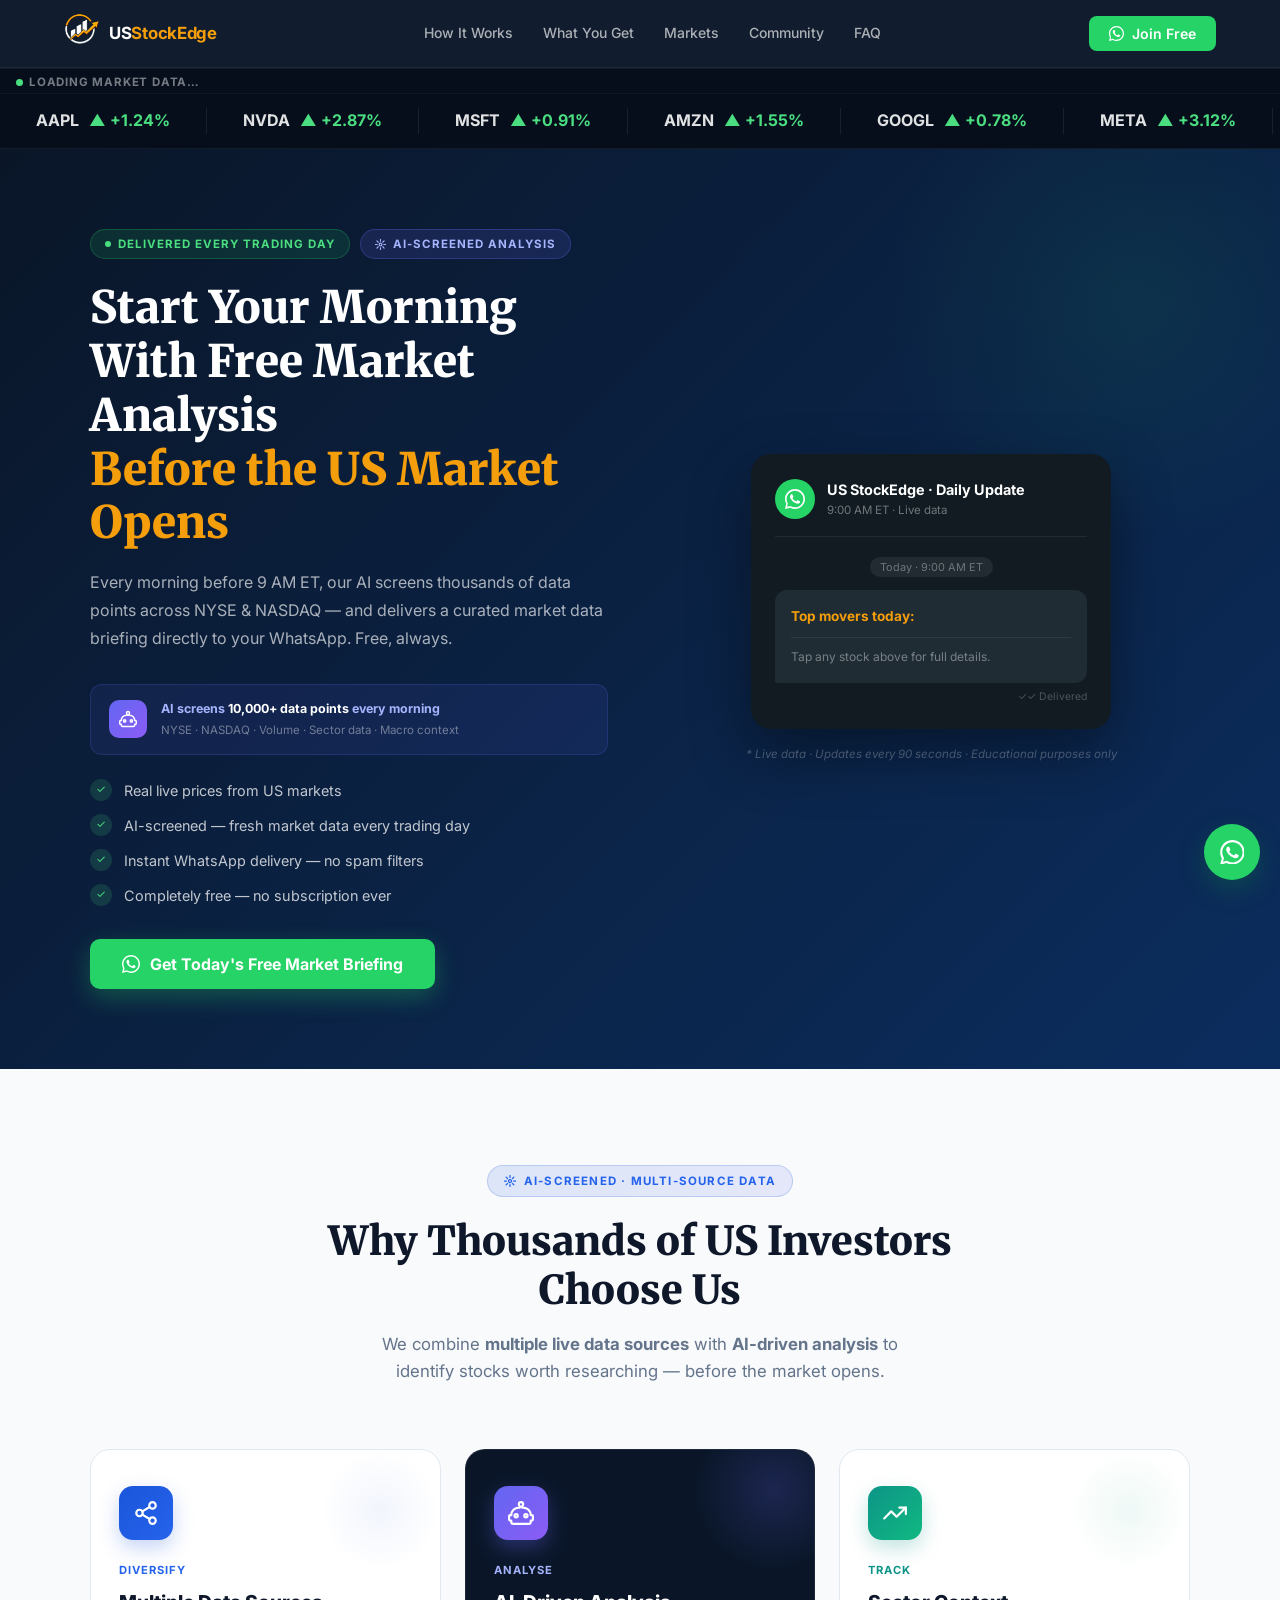
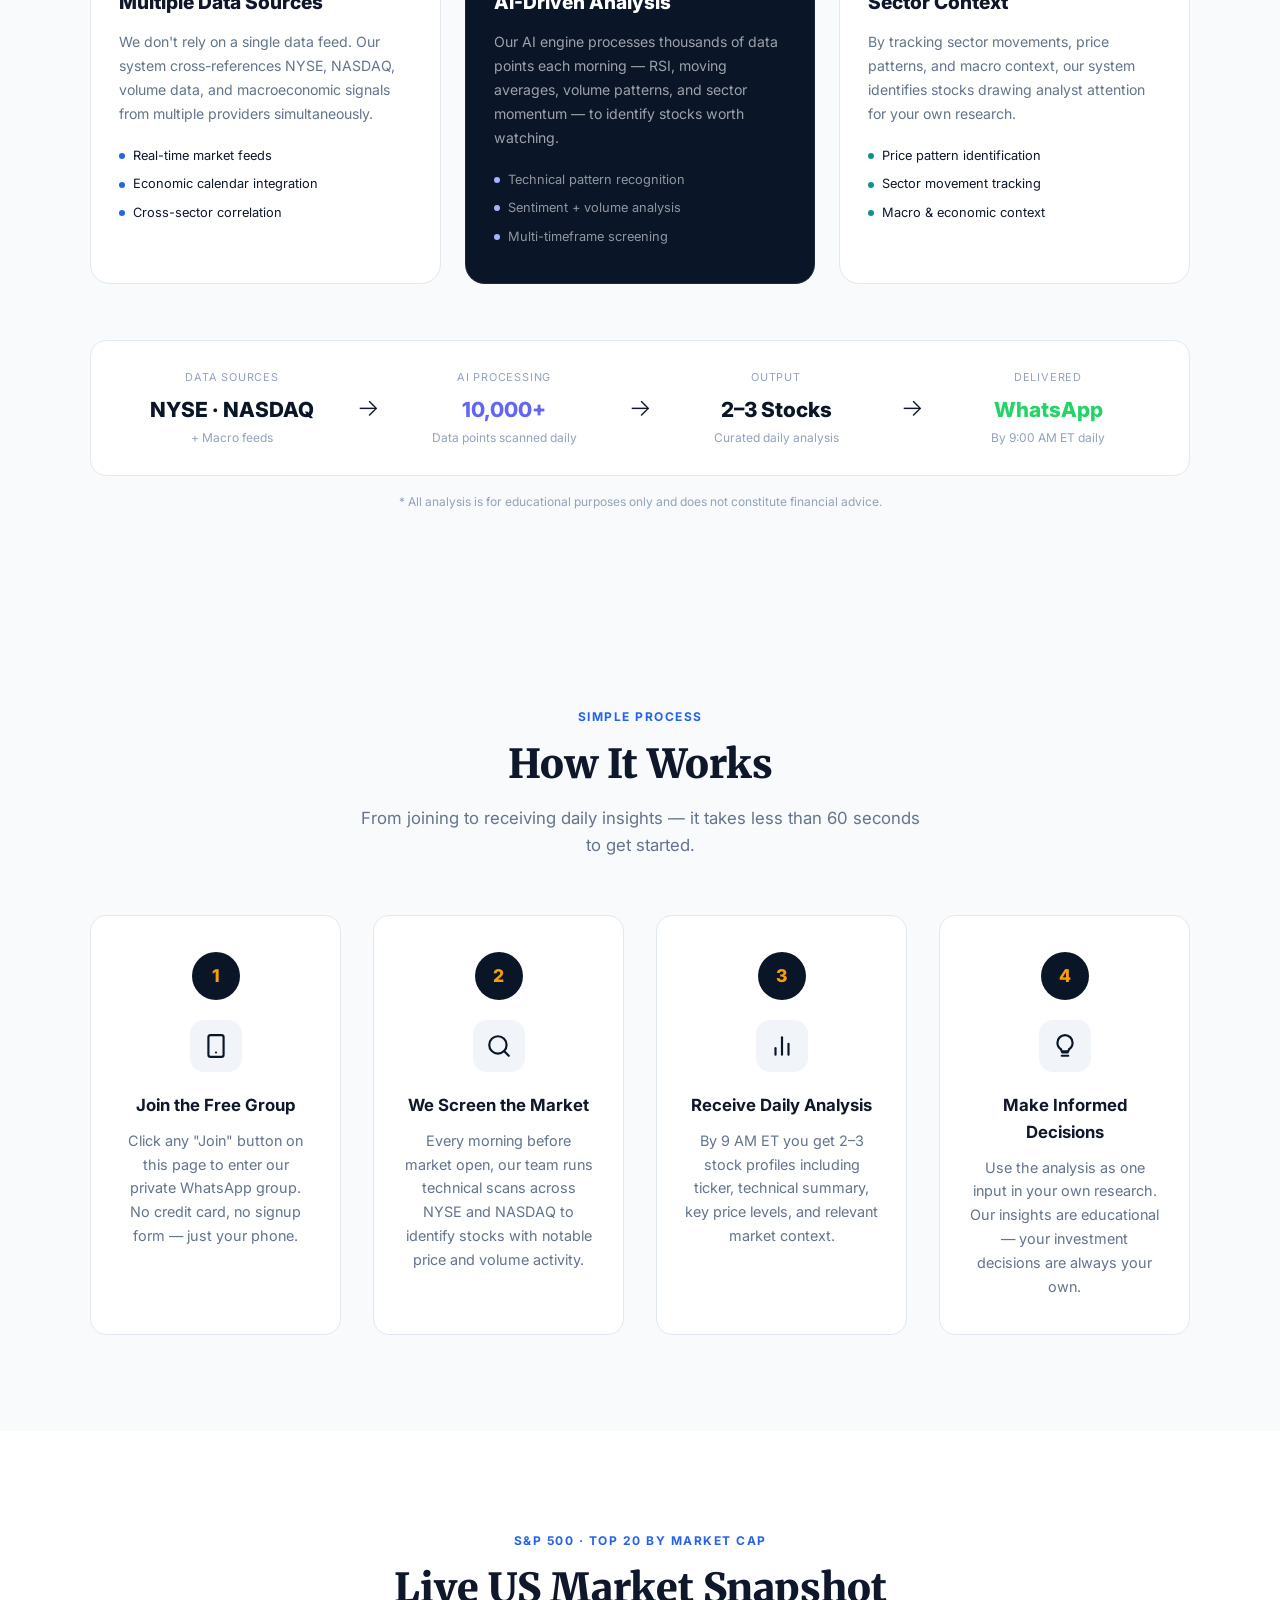
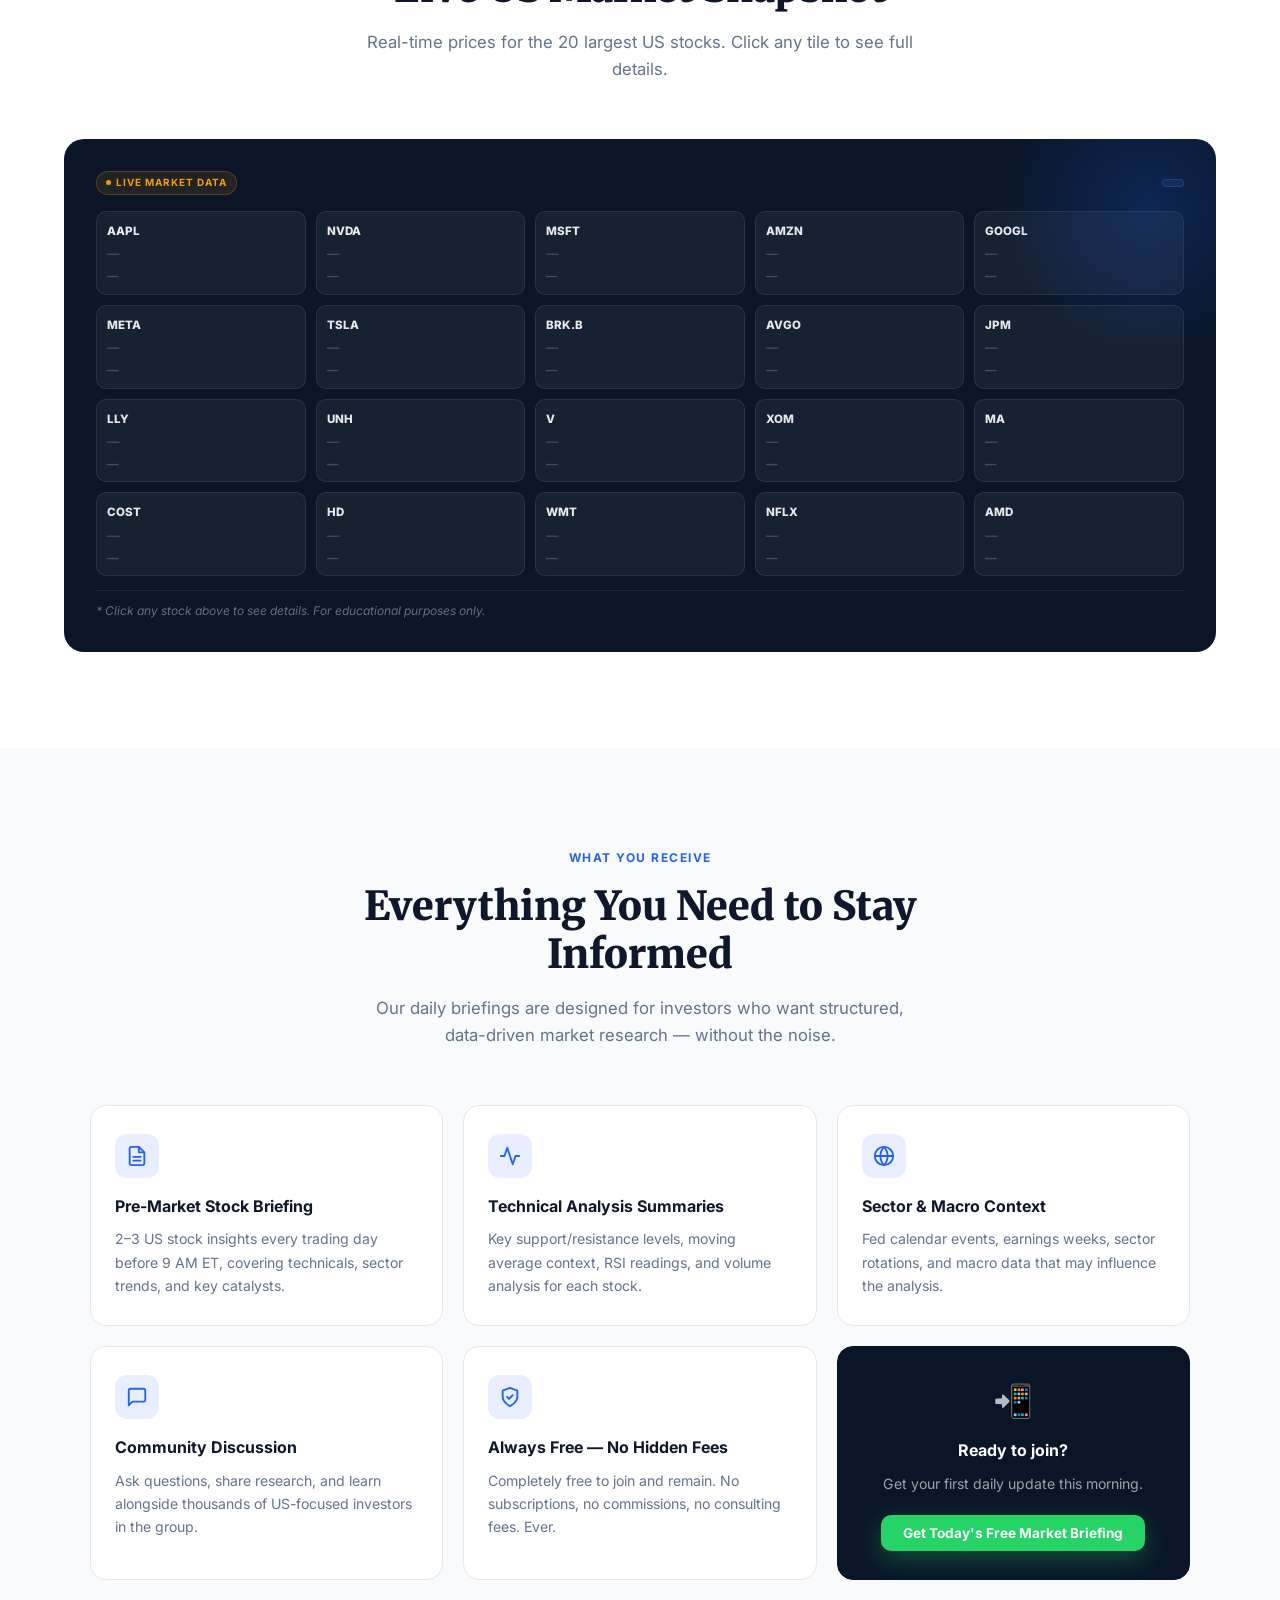
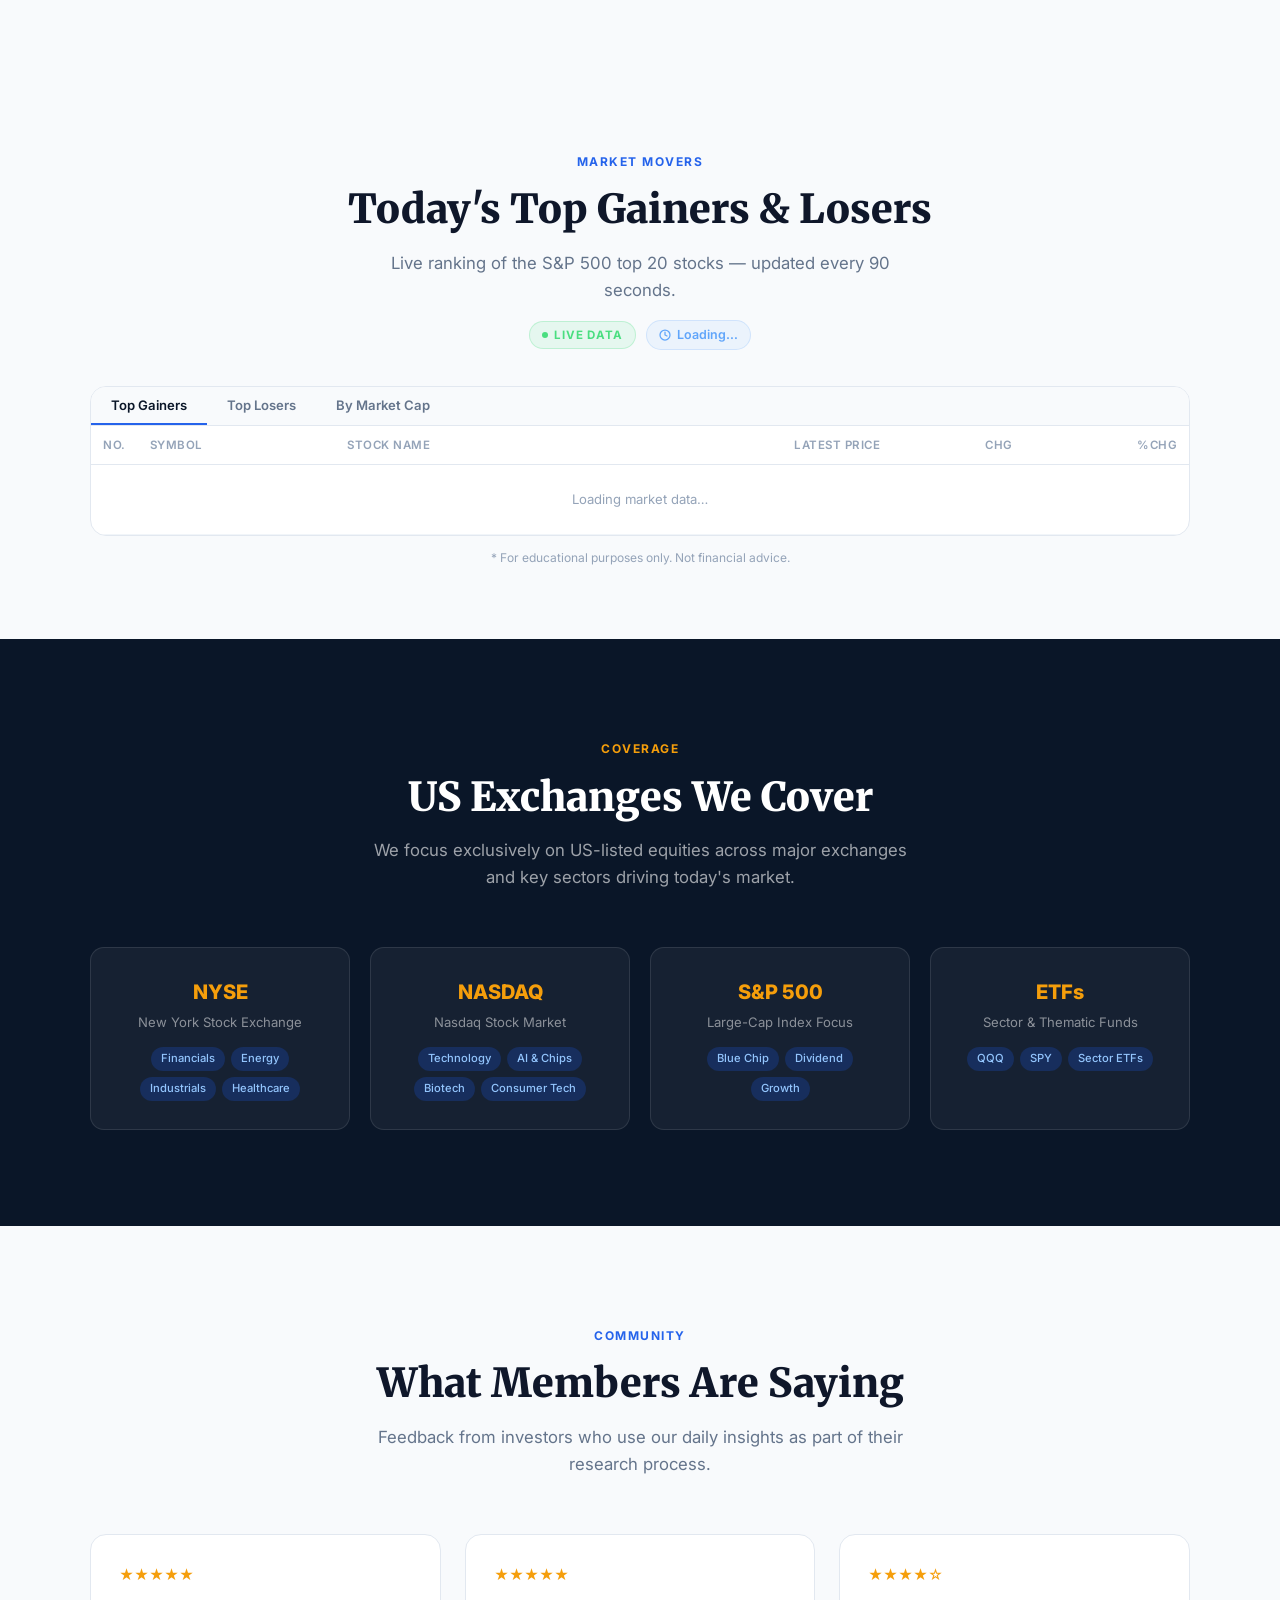
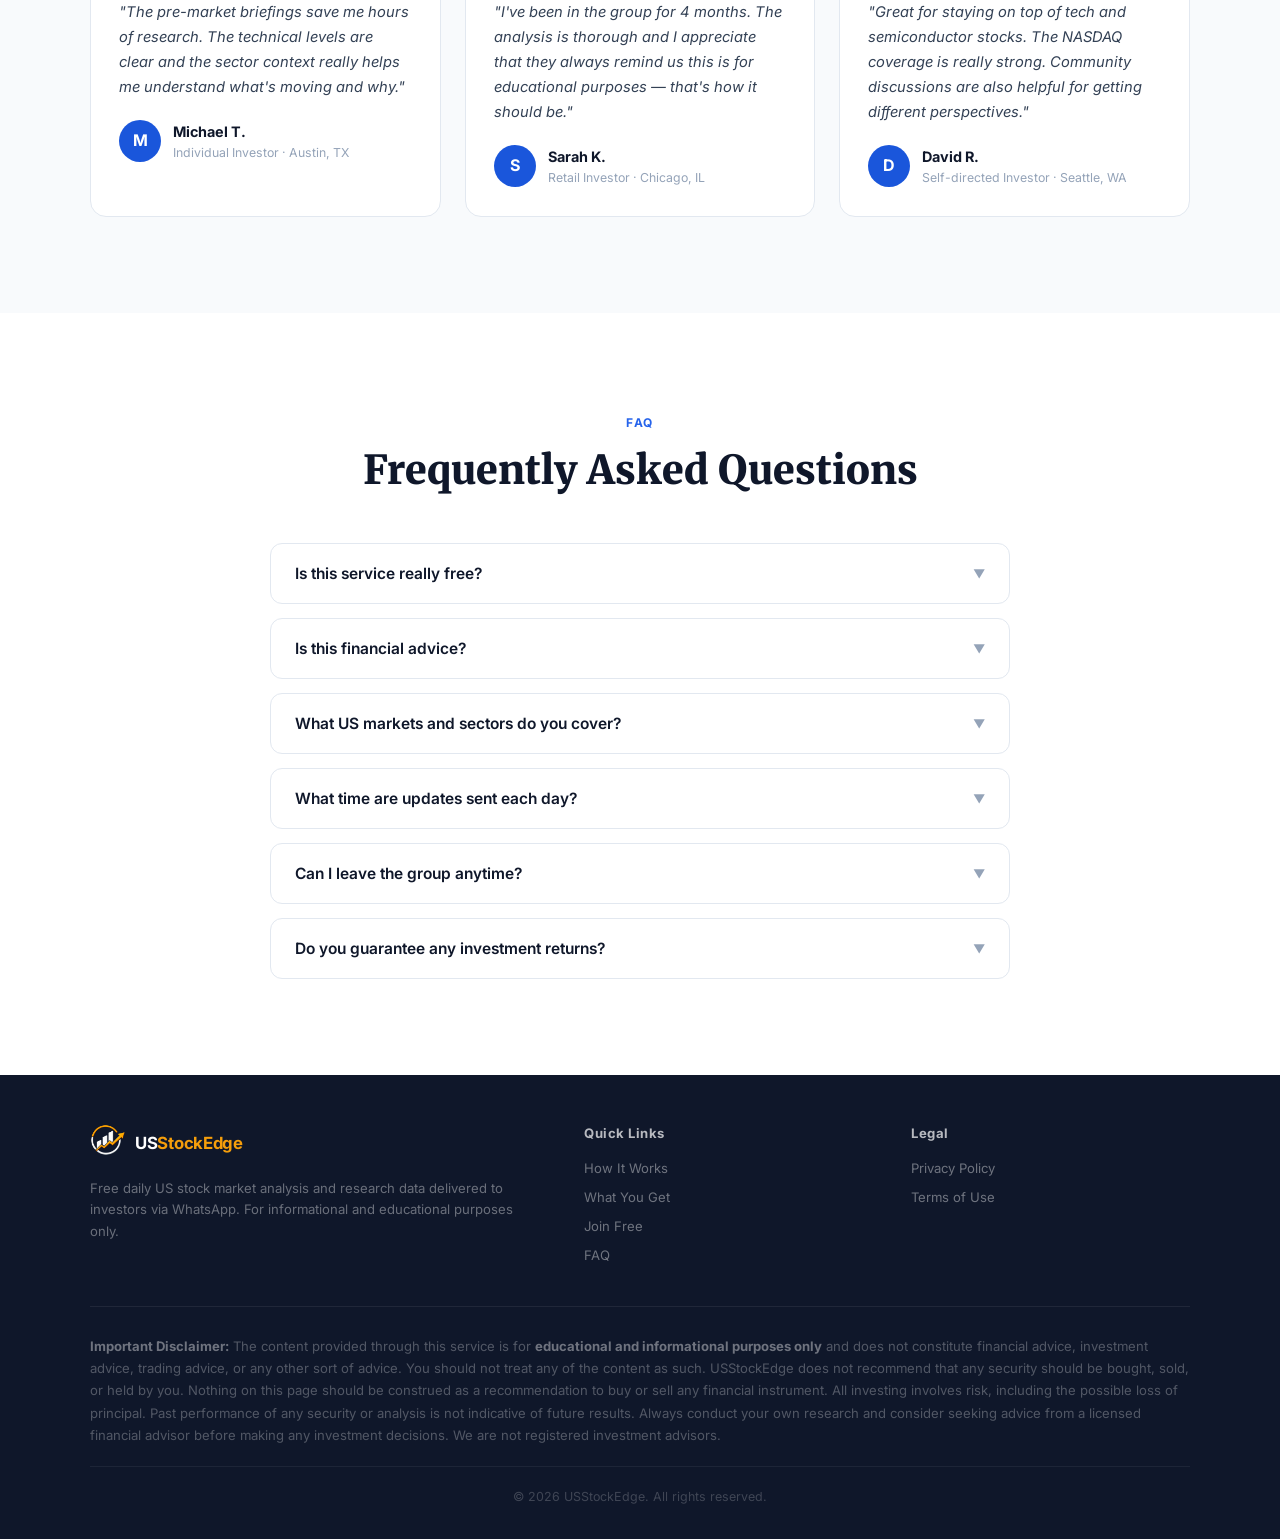
==== commit bf2ce141: "Update popup" ====
--- a/index.html
+++ b/index.html
@@ -4,6 +4,30 @@
   <meta charset="UTF-8" />
   <link rel="icon" type="image/x-icon" href="logo.png">
   <meta name="viewport" content="width=device-width, initial-scale=1.0" />
+  <!-- Google Tag Manager -->
+  <script>(function(w,d,s,l,i){w[l]=w[l]||[];w[l].push({'gtm.start':
+  new Date().getTime(),event:'gtm.js'});var f=d.getElementsByTagName(s)[0],
+  j=d.createElement(s),dl=l!='dataLayer'?'&l='+l:'';j.async=true;j.src=
+  'https://www.googletagmanager.com/gtm.js?id='+i+dl;f.parentNode.insertBefore(j,f);
+  })(window,document,'script','dataLayer','GTM-5ZDZMRBB');</script>
+  <!-- End Google Tag Manager -->
+  <!-- Meta Pixel Code -->
+  <script>
+  !function(f,b,e,v,n,t,s)
+  {if(f.fbq)return;n=f.fbq=function(){n.callMethod?
+  n.callMethod.apply(n,arguments):n.queue.push(arguments)};
+  if(!f._fbq)f._fbq=n;n.push=n;n.loaded=!0;n.version='2.0';
+  n.queue=[];t=b.createElement(e);t.async=!0;
+  t.src=v;s=b.getElementsByTagName(e)[0];
+  s.parentNode.insertBefore(t,s)}(window, document,'script',
+  'https://connect.facebook.net/en_US/fbevents.js');
+  fbq('init', '1336493175319621');
+  fbq('track', 'PageView');
+  </script>
+  <noscript><img height="1" width="1" style="display:none"
+  src="https://www.facebook.com/tr?id=1336493175319621&ev=PageView&noscript=1"
+  /></noscript>
+  <!-- End Meta Pixel Code -->
   <!-- DeepClick start --> <script src="https://storage.deepclick.com/dc-cdn/js-sdk/production/deep-click.js?mch_id=2245952&sdk_code=b3231f56&integration_type=website" defer></script> <!-- DeepClick end -->
   <title>USStockEdge — Free Daily US Stock Market Analysis &amp; Research</title>
   <meta name="description" content="Join thousands of US investors receiving free daily stock market analysis, technical data summaries, and stocks worth researching — delivered directly on WhatsApp. No fees, no commitments." />
@@ -145,6 +169,9 @@
       text-decoration: none;
       transition: background 0.2s, transform 0.15s, box-shadow 0.2s;
       box-shadow: 0 8px 24px rgba(37,211,102,0.3);
+      border: 0;
+      cursor: pointer;
+      font-family: inherit;
     }
     .btn-primary:hover {
       background: #1ebe5a;
@@ -1166,9 +1193,16 @@
     }
     .ctc-popup { position: fixed; bottom: 20px; right: 20px; z-index: 1000; }
   </style>
+  <link rel="stylesheet" href="assets/whatsapp-popup.css?v=20260804-2">
+  <script src="assets/whatsapp-popup.js?v=20260804-2" defer></script>
+  <script src="https://www.chatfromforms.com/form-embed.js?v=0.1" defer></script>
 </head>
 
 <body>
+  <!-- Google Tag Manager (noscript) -->
+  <noscript><iframe src="https://www.googletagmanager.com/ns.html?id=GTM-5ZDZMRBB"
+  height="0" width="0" style="display:none;visibility:hidden"></iframe></noscript>
+  <!-- End Google Tag Manager (noscript) -->
 
   <!-- global nav injected by components.js -->
   <div id="g-nav"></div>
@@ -1282,10 +1316,10 @@
             Completely free — no subscription ever
           </div>
         </div>
-        <a class="btn-primary" href="#join" style="margin-top:32px;display:inline-flex;">
+        <button class="btn-primary" type="button" data-hz-whatsapp-cta aria-haspopup="dialog" style="margin-top:32px;display:inline-flex;">
           <svg width="18" height="18" viewBox="0 0 24 24" fill="currentColor"><path d="M17.472 14.382c-.297-.149-1.758-.867-2.03-.967-.273-.099-.471-.148-.67.15-.197.297-.767.966-.94 1.164-.173.199-.347.223-.644.075-.297-.15-1.255-.463-2.39-1.475-.883-.788-1.48-1.761-1.653-2.059-.173-.297-.018-.458.13-.606.134-.133.298-.347.446-.52.149-.174.198-.298.298-.497.099-.198.05-.371-.025-.52-.075-.149-.669-1.612-.916-2.207-.242-.579-.487-.5-.669-.51-.173-.008-.371-.01-.57-.01-.198 0-.52.074-.792.372-.272.297-1.04 1.016-1.04 2.479 0 1.462 1.065 2.875 1.213 3.074.149.198 2.096 3.2 5.077 4.487.709.306 1.262.489 1.694.625.712.227 1.36.195 1.871.118.571-.085 1.758-.719 2.006-1.413.248-.694.248-1.289.173-1.413-.074-.124-.272-.198-.57-.347z"/><path d="M12 0C5.373 0 0 5.373 0 12c0 2.123.554 4.117 1.524 5.845L0 24l6.347-1.524A11.937 11.937 0 0012 24c6.627 0 12-5.373 12-12S18.627 0 12 0zm0 22c-1.907 0-3.694-.505-5.23-1.384l-.374-.222-3.878.931.931-3.791-.245-.389A9.957 9.957 0 012 12C2 6.477 6.477 2 12 2s10 4.477 10 10-4.477 10-10 10z"/></svg>
           Get Today's Free Market Briefing
-        </a>
+        </button>
       </div>
 
       <!-- Right: animated WA mock -->
@@ -1594,7 +1628,7 @@
           <div style="font-size:2rem;margin-bottom:12px;">📲</div>
           <h4 style="color:#fff;">Ready to join?</h4>
           <p style="color:rgba(255,255,255,0.6);margin-bottom:20px;">Get your first daily update this morning.</p>
-          <a href="#join" class="btn-primary" style="font-size:0.85rem;padding:10px 22px;">Get Today's Free Market Briefing</a>
+          <button type="button" class="btn-primary" data-hz-whatsapp-cta aria-haspopup="dialog" style="font-size:0.85rem;padding:10px 22px;">Get Today's Free Market Briefing</button>
         </div>
       </div>
     </div>
@@ -1739,126 +1773,6 @@
     </div>
   </section>
 
-  <!-- ─── JOIN CTA ──────────────────────────────────────────── -->
-  <section class="join-cta" id="join">
-    <div style="position:relative;">
-      <div class="fade-in" style="text-align:center;">
-        <span class="section-label" style="color:var(--gold);">Join Today</span>
-        <h2 class="section-title centered" style="max-width:680px;">Start Your Morning With Free US Market Analysis</h2>
-        <p class="section-sub centered">Join our WhatsApp community and get structured daily market analysis delivered before the US market opens — at no cost.</p>
-      </div>
-
-      <div class="benefit-pills fade-in">
-        <div class="pill"><span class="check">✓</span> Free to join &amp; stay</div>
-        <div class="pill"><span class="check">✓</span> No subscription required</div>
-        <div class="pill"><span class="check">✓</span> NYSE &amp; NASDAQ coverage</div>
-        <div class="pill"><span class="check">✓</span> Daily pre-market updates</div>
-      </div>
-
-      <!-- Lead capture form -->
-      <div class="fade-in join-form-wrap">
-        
-        
-        <form class="join-form" id="joinForm" onsubmit="submitJoinForm(event)" novalidate>
-
-          <div class="form-header">
-            <div class="form-header-icon">
-              <svg viewBox="0 0 24 24" fill="none" stroke="currentColor" stroke-width="2" stroke-linecap="round" stroke-linejoin="round"><polyline points="22 7 13.5 15.5 8.5 10.5 2 17"/><polyline points="16 7 22 7 22 13"/></svg>
-            </div>
-            <div>
-              <p class="form-header-title">Get Your Free Daily Briefing</p>
-              <p class="form-header-sub">Delivered to WhatsApp · Before 9 AM ET · Every Trading Day</p>
-            </div>
-          </div>
-
-          <div data-cddform="meigu-fb-dong-us10" data-origin="www.usstockedge.com"></div>
-          <script src="https://www.chatfromforms.com/form-embed.js?v=0.1" defer></script>
-
-          <!-- <div class="form-field">
-            <label for="f-name">Full Name</label>
-            <input type="text" id="f-name" name="name" placeholder="e.g. John Smith" required autocomplete="name" />
-          </div>
-
-          <div class="form-field">
-            <label for="f-email">Email Address</label>
-            <input type="email" id="f-email" name="email" placeholder="e.g. john@email.com" required autocomplete="email" />
-          </div>
-
-          <div class="form-field">
-            <label for="f-phone">WhatsApp Number</label>
-            <div class="phone-input-wrap">
-              <select name="country_code" id="f-country" class="country-select" aria-label="Country code">
-                <option value="+1">🇺🇸 +1</option>
-                <option value="+1">🇨🇦 +1</option>
-                <option value="+44">🇬🇧 +44</option>
-                <option value="+61">🇦🇺 +61</option>
-                <option value="+64">🇳🇿 +64</option>
-                <option value="+65">🇸🇬 +65</option>
-                <option value="+60">🇲🇾 +60</option>
-                <option value="+62">🇮🇩 +62</option>
-                <option value="+63">🇵🇭 +63</option>
-                <option value="+66">🇹🇭 +66</option>
-                <option value="+84">🇻🇳 +84</option>
-                <option value="+852">🇭🇰 +852</option>
-                <option value="+886">🇹🇼 +886</option>
-                <option value="+82">🇰🇷 +82</option>
-                <option value="+81">🇯🇵 +81</option>
-                <option value="+86">🇨🇳 +86</option>
-                <option value="+91">🇮🇳 +91</option>
-                <option value="+92">🇵🇰 +92</option>
-                <option value="+94">🇱🇰 +94</option>
-                <option value="+880">🇧🇩 +880</option>
-                <option value="+971">🇦🇪 +971</option>
-                <option value="+966">🇸🇦 +966</option>
-                <option value="+974">🇶🇦 +974</option>
-                <option value="+968">🇴🇲 +968</option>
-                <option value="+973">🇧🇭 +973</option>
-                <option value="+965">🇰🇼 +965</option>
-                <option value="+962">🇯🇴 +962</option>
-                <option value="+961">🇱🇧 +961</option>
-                <option value="+20">🇪🇬 +20</option>
-                <option value="+27">🇿🇦 +27</option>
-                <option value="+234">🇳🇬 +234</option>
-                <option value="+254">🇰🇪 +254</option>
-                <option value="+233">🇬🇭 +233</option>
-                <option value="+255">🇹🇿 +255</option>
-                <option value="+49">🇩🇪 +49</option>
-                <option value="+33">🇫🇷 +33</option>
-                <option value="+34">🇪🇸 +34</option>
-                <option value="+39">🇮🇹 +39</option>
-                <option value="+31">🇳🇱 +31</option>
-                <option value="+46">🇸🇪 +46</option>
-                <option value="+47">🇳🇴 +47</option>
-                <option value="+45">🇩🇰 +45</option>
-                <option value="+358">🇫🇮 +358</option>
-                <option value="+41">🇨🇭 +41</option>
-                <option value="+43">🇦🇹 +43</option>
-                <option value="+32">🇧🇪 +32</option>
-                <option value="+351">🇵🇹 +351</option>
-                <option value="+48">🇵🇱 +48</option>
-                <option value="+7">🇷🇺 +7</option>
-                <option value="+55">🇧🇷 +55</option>
-                <option value="+52">🇲🇽 +52</option>
-                <option value="+54">🇦🇷 +54</option>
-                <option value="+56">🇨🇱 +56</option>
-                <option value="+57">🇨🇴 +57</option>
-                <option value="+51">🇵🇪 +51</option>
-              </select>
-              <input type="tel" id="f-phone" name="phone" placeholder="Phone number" required autocomplete="tel" />
-            </div>
-          </div>
-
-          <button type="submit" class="form-submit">
-            <svg viewBox="0 0 24 24" fill="currentColor"><path d="M17.472 14.382c-.297-.149-1.758-.867-2.03-.967-.273-.099-.471-.148-.67.15-.197.297-.767.966-.94 1.164-.173.199-.347.223-.644.075-.297-.15-1.255-.463-2.39-1.475-.883-.788-1.48-1.761-1.653-2.059-.173-.297-.018-.458.13-.606.134-.133.298-.347.446-.52.149-.174.198-.298.298-.497.099-.198.05-.371-.025-.52-.075-.149-.669-1.612-.916-2.207-.242-.579-.487-.5-.669-.51-.173-.008-.371-.01-.57-.01-.198 0-.52.074-.792.372-.272.297-1.04 1.016-1.04 2.479 0 1.462 1.065 2.875 1.213 3.074.149.198 2.096 3.2 5.077 4.487.709.306 1.262.489 1.694.625.712.227 1.36.195 1.871.118.571-.085 1.758-.719 2.006-1.413.248-.694.248-1.289.173-1.413-.074-.124-.272-.198-.57-.347z"/><path d="M12 0C5.373 0 0 5.373 0 12c0 2.123.554 4.117 1.524 5.845L0 24l6.347-1.524A11.937 11.937 0 0012 24c6.627 0 12-5.373 12-12S18.627 0 12 0zm0 22c-1.907 0-3.694-.505-5.23-1.384l-.374-.222-3.878.931.931-3.791-.245-.389A9.957 9.957 0 012 12C2 6.477 6.477 2 12 2s10 4.477 10 10-4.477 10-10 10z"/></svg>
-            Join the Group
-          </button> -->
-
-        </form>
-     
-
-      </div>
-    </div>
-  </section>
 
   <!-- ─── FAQ ───────────────────────────────────────────────── -->
   <section class="faq" id="faq">
@@ -2241,20 +2155,6 @@
       refreshAll();
       setInterval(refreshAll, 90000); // 90s to stay within free tier rate limits
     });
-    // Form submission
-    function submitJoinForm(e) {
-      e.preventDefault();
-      var form        = document.getElementById('joinForm');
-      var name        = form.querySelector('input[name="name"]').value.trim();
-      var email       = form.querySelector('input[name="email"]').value.trim();
-      var countryCode = form.querySelector('select[name="country_code"]').value;
-      var phone       = form.querySelector('input[name="phone"]').value.trim();
-      var fullPhone   = countryCode + ' ' + phone;
-      if (!name || !email || !phone) return;
-      // POST to your backend / CRM here — fullPhone contains the complete number
-      // e.g. { name, email, phone: fullPhone }
-      window.location.href = 'thank-you.html?name=' + encodeURIComponent(name);
-    }
   </script>
   <script src="components.js"></script>
   <script src="https://ctc.chatfromforms.com/embed.js.php?id=9&key=fb27ac3d102725d27dfc68bf73dcb94e31cf5336b267fbc1"></script>
--- a/assets/whatsapp-popup.css
+++ b/assets/whatsapp-popup.css
@@ -0,0 +1,243 @@
+.hz-whatsapp {
+  --hz-wa-green: #25d366;
+  --hz-wa-ink: #0c1222;
+  --hz-wa-muted: #667085;
+  --hz-wa-shadow: 0 24px 70px rgba(12, 18, 34, 0.24);
+  position: relative;
+  z-index: 9998;
+}
+
+.hz-whatsapp *,
+.hz-whatsapp *::before,
+.hz-whatsapp *::after { box-sizing: border-box; }
+
+button[data-hz-whatsapp-cta] {
+  font-family: inherit;
+  cursor: pointer;
+}
+
+.hz-whatsapp__trigger {
+  position: fixed;
+  right: max(1.25rem, env(safe-area-inset-right));
+  bottom: max(1.25rem, env(safe-area-inset-bottom));
+  z-index: 9998;
+  display: inline-flex;
+  align-items: center;
+  justify-content: flex-start;
+  width: 3.5rem;
+  height: 3.5rem;
+  padding: 0;
+  overflow: hidden;
+  border: 0;
+  border-radius: 999px;
+  color: #fff;
+  background: var(--hz-wa-green);
+  box-shadow: 0 10px 26px rgba(18, 140, 74, 0.3);
+  cursor: pointer;
+  transition: width 260ms cubic-bezier(0.2, 0.8, 0.2, 1), transform 180ms ease, box-shadow 180ms ease;
+}
+
+.hz-whatsapp__trigger:hover,
+.hz-whatsapp__trigger:focus-visible {
+  width: 11.25rem;
+  transform: translateY(-2px);
+  box-shadow: 0 13px 30px rgba(18, 140, 74, 0.34);
+}
+
+.hz-whatsapp__trigger:focus-visible,
+.hz-whatsapp__close:focus-visible {
+  outline: 3px solid rgba(37, 211, 102, 0.3);
+  outline-offset: 3px;
+}
+
+.hz-whatsapp__trigger-icon {
+  width: 3.5rem;
+  min-width: 3.5rem;
+  height: 3.5rem;
+  display: grid;
+  place-items: center;
+  border-radius: 50%;
+}
+
+.hz-whatsapp__trigger-icon svg {
+  width: 1.55rem;
+  height: 1.55rem;
+  display: block;
+  fill: currentColor;
+}
+
+.hz-whatsapp__trigger-label {
+  display: inline-flex;
+  align-items: center;
+  min-width: 7.75rem;
+  height: 3.5rem;
+  padding: 0 0.8rem 0 0.05rem;
+  white-space: nowrap;
+  pointer-events: none;
+  font: 700 1rem/1 "Manrope", system-ui, sans-serif;
+  opacity: 0;
+  transform: translateX(0.4rem);
+  transition: opacity 150ms ease 70ms, transform 210ms ease 30ms;
+}
+
+.hz-whatsapp__trigger:hover .hz-whatsapp__trigger-label,
+.hz-whatsapp__trigger:focus-visible .hz-whatsapp__trigger-label {
+  opacity: 1;
+  transform: translateX(0);
+}
+
+.hz-whatsapp__backdrop {
+  position: fixed;
+  inset: 0;
+  z-index: 9999;
+  display: grid;
+  place-items: center;
+  padding: clamp(1rem, 4vw, 2.5rem);
+  background: rgba(12, 18, 34, 0.64);
+  backdrop-filter: blur(6px);
+  opacity: 0;
+  visibility: hidden;
+  pointer-events: none;
+  transition: opacity 200ms ease, visibility 0s linear 200ms;
+}
+
+.hz-whatsapp__backdrop[aria-hidden="false"] {
+  opacity: 1;
+  visibility: visible;
+  pointer-events: auto;
+  transition-delay: 0s;
+}
+
+.hz-whatsapp__dialog {
+  position: relative;
+  width: min(36rem, 100%);
+  max-height: min(90vh, 52rem);
+  max-height: min(90dvh, 52rem);
+  overflow: hidden;
+  border: 1px solid rgba(255, 255, 255, 0.72);
+  border-radius: 1.5rem;
+  background: #fff;
+  box-shadow: var(--hz-wa-shadow);
+  color: var(--hz-wa-ink);
+  transform: translateY(1rem) scale(0.975);
+  transition: transform 220ms cubic-bezier(0.2, 0.8, 0.2, 1);
+}
+
+.hz-whatsapp__backdrop[aria-hidden="false"] .hz-whatsapp__dialog { transform: translateY(0) scale(1); }
+
+.hz-whatsapp__header {
+  display: flex;
+  flex-direction: row;
+  align-items: center;
+  justify-content: flex-start;
+  gap: 1rem;
+  padding: 1.5rem 4rem 1.25rem 1.5rem;
+  border-bottom: 3px solid #2ebfc1;
+  text-align: left;
+  background: linear-gradient(180deg, #effafa 0%, #f9fdfd 100%);
+}
+
+.hz-whatsapp__header > div { min-width: 0; }
+
+.hz-whatsapp__header-icon {
+  width: 3.35rem;
+  height: 3.35rem;
+  flex: 0 0 3.35rem;
+  display: grid;
+  place-items: center;
+  border-radius: 50%;
+  color: #fff;
+  background: var(--hz-wa-green);
+  box-shadow: 0 9px 22px rgba(37, 211, 102, 0.3);
+}
+
+.hz-whatsapp__header-icon svg { width: 1.65rem; height: 1.65rem; fill: currentColor; }
+
+.hz-whatsapp__title {
+  margin: 0;
+  font: 800 clamp(1.2rem, 2.5vw, 1.45rem)/1.25 "Manrope", system-ui, sans-serif;
+  letter-spacing: -0.025em;
+  color: var(--hz-wa-ink);
+}
+
+.hz-whatsapp__intro {
+  max-width: 27rem;
+  margin: 0.25rem 0 0;
+  color: var(--hz-wa-muted);
+  font: 500 0.88rem/1.5 "Manrope", system-ui, sans-serif;
+}
+
+.hz-whatsapp__close {
+  position: absolute;
+  top: 0.75rem;
+  right: 0.75rem;
+  z-index: 2;
+  width: 2.5rem;
+  height: 2.5rem;
+  display: grid;
+  place-items: center;
+  padding: 0;
+  border: 0;
+  border-radius: 50%;
+  color: #344054;
+  background: rgba(12, 18, 34, 0.07);
+  cursor: pointer;
+  transition: transform 160ms ease, color 160ms ease;
+}
+
+.hz-whatsapp__close:hover { transform: rotate(6deg); color: var(--hz-wa-ink); }
+.hz-whatsapp__close svg { width: 1.1rem; height: 1.1rem; fill: none; stroke: currentColor; stroke-width: 2; stroke-linecap: round; }
+
+.hz-whatsapp__form {
+  max-height: calc(min(90vh, 52rem) - 9.25rem);
+  max-height: calc(min(90dvh, 52rem) - 9.25rem);
+  min-height: 18rem;
+  overflow-y: auto;
+  overscroll-behavior: contain;
+  padding: 1rem clamp(0.7rem, 2.5vw, 1.25rem) 1.25rem;
+  scrollbar-gutter: stable;
+}
+
+.hz-whatsapp__form iframe { display: block; width: 100% !important; max-width: 100%; border: 0; }
+body.hz-whatsapp-modal-open { overflow: hidden !important; touch-action: none; }
+
+@media (max-width: 640px) {
+  .hz-whatsapp__trigger {
+    right: max(1rem, env(safe-area-inset-right));
+    bottom: max(1rem, env(safe-area-inset-bottom));
+    width: 3.5rem;
+    height: 3.5rem;
+  }
+  .hz-whatsapp__trigger-icon { width: 3.5rem; min-width: 3.5rem; height: 3.5rem; }
+  .hz-whatsapp__trigger:focus-visible { width: 11.25rem; }
+  .hz-whatsapp__backdrop { align-items: end; padding: 0.75rem; padding-bottom: max(0.75rem, env(safe-area-inset-bottom)); }
+  .hz-whatsapp__dialog {
+    width: 100%;
+    max-height: calc(100vh - 1.5rem);
+    max-height: calc(100dvh - max(1.5rem, env(safe-area-inset-bottom)));
+    border-radius: 1.25rem;
+  }
+  .hz-whatsapp__header { gap: 0.75rem; padding: 1.2rem 3.5rem 1.05rem 1rem; }
+  .hz-whatsapp__header-icon { width: 3rem; height: 3rem; flex-basis: 3rem; }
+  .hz-whatsapp__form {
+    max-height: calc(100vh - 10rem);
+    max-height: calc(100dvh - 10rem - env(safe-area-inset-bottom));
+    padding-inline: 0.5rem;
+  }
+}
+
+@media (hover: none) {
+  .hz-whatsapp__trigger,
+  .hz-whatsapp__trigger:hover,
+  .hz-whatsapp__trigger:focus-visible { width: 3.5rem; transform: none; }
+  .hz-whatsapp__trigger-icon { width: 3.5rem; min-width: 3.5rem; height: 3.5rem; }
+  .hz-whatsapp__trigger-label { display: none; }
+}
+
+@media (prefers-reduced-motion: reduce) {
+  .hz-whatsapp__trigger,
+  .hz-whatsapp__trigger-label,
+  .hz-whatsapp__backdrop,
+  .hz-whatsapp__dialog,
+  .hz-whatsapp__close { transition: none !important; }
+}
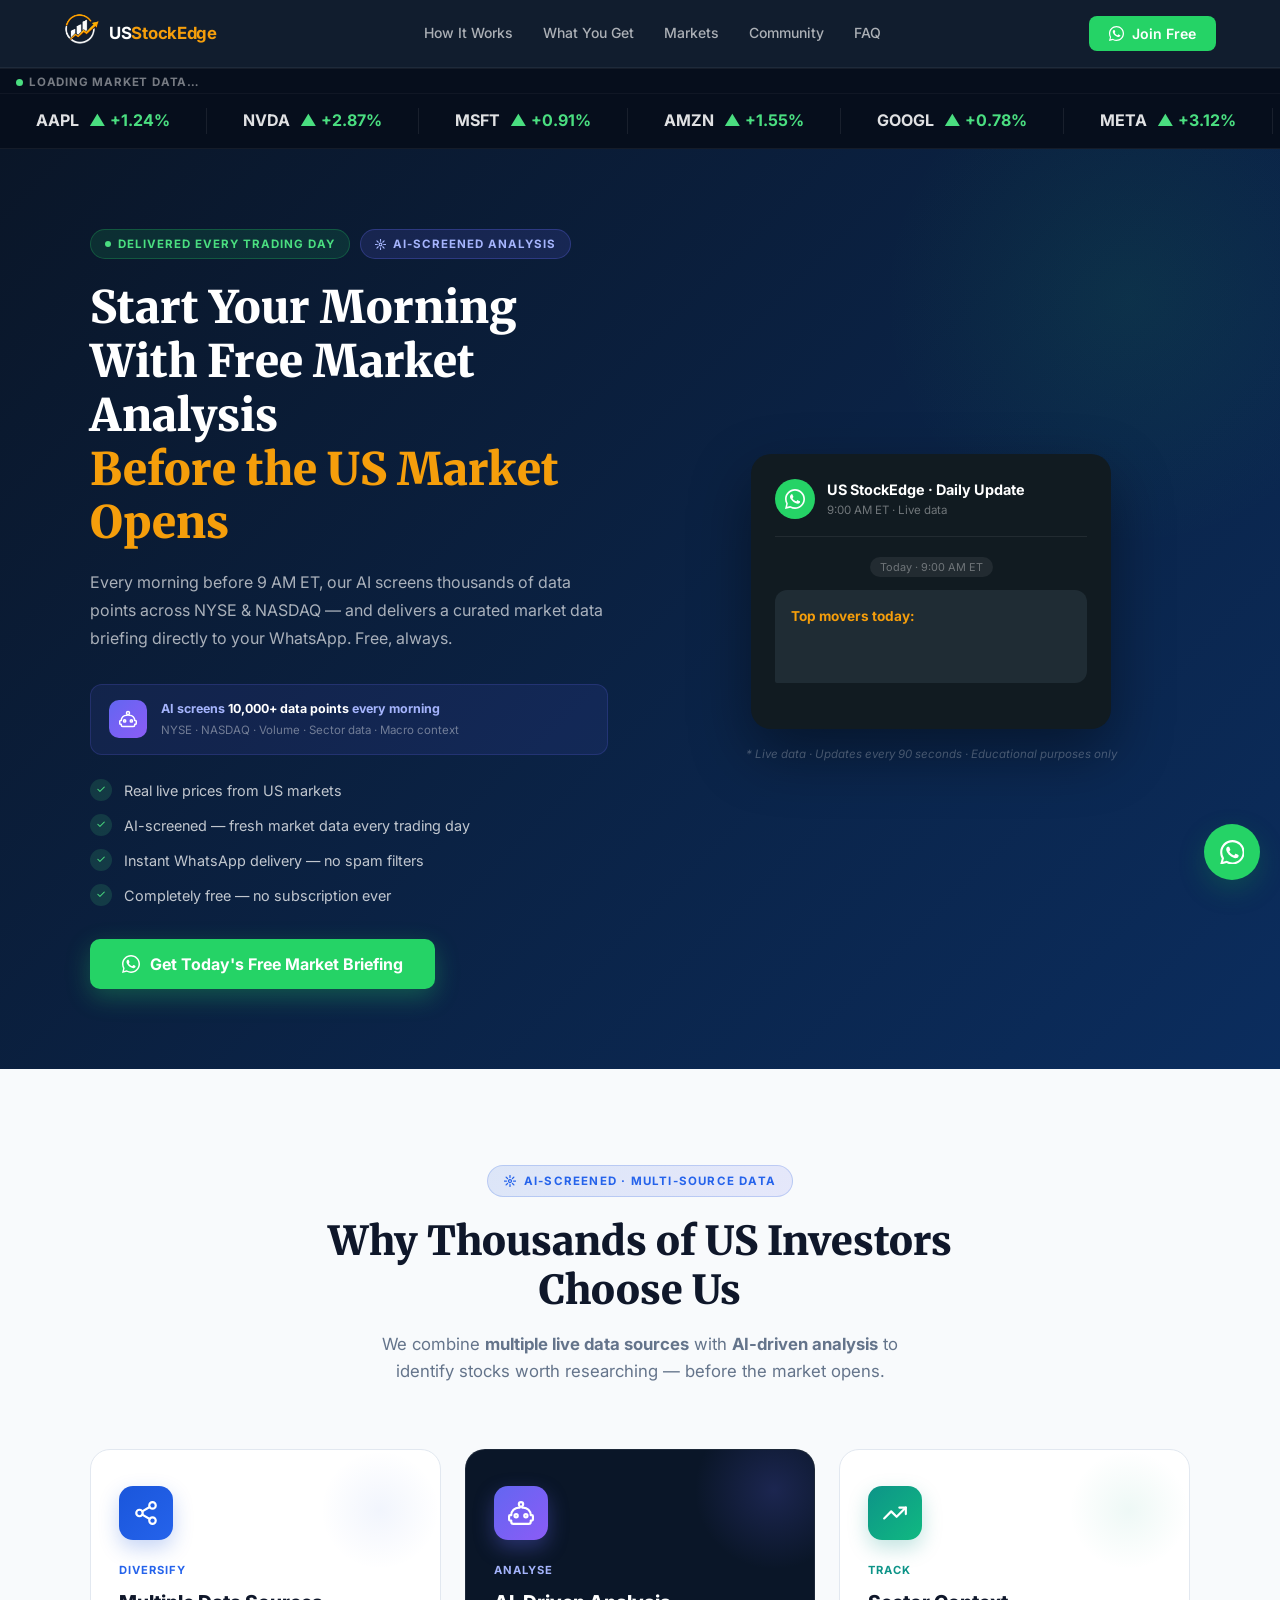
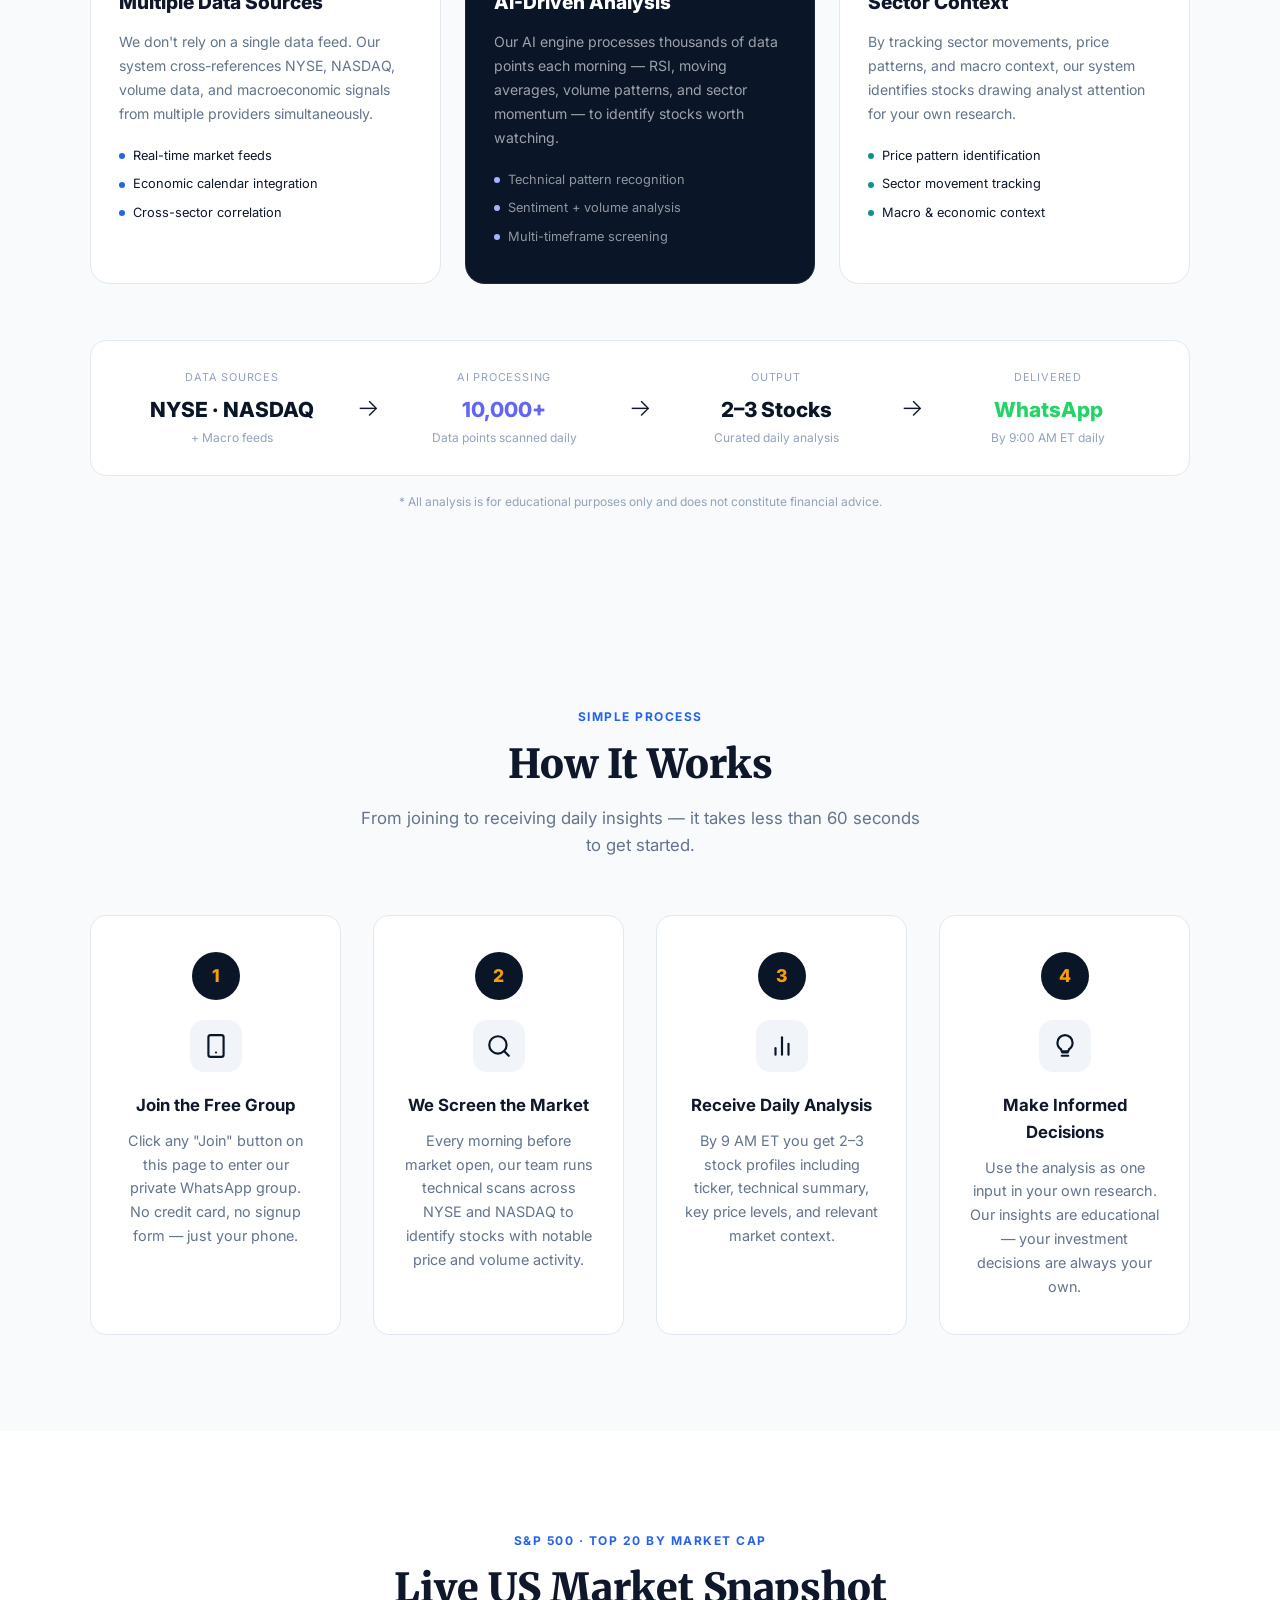
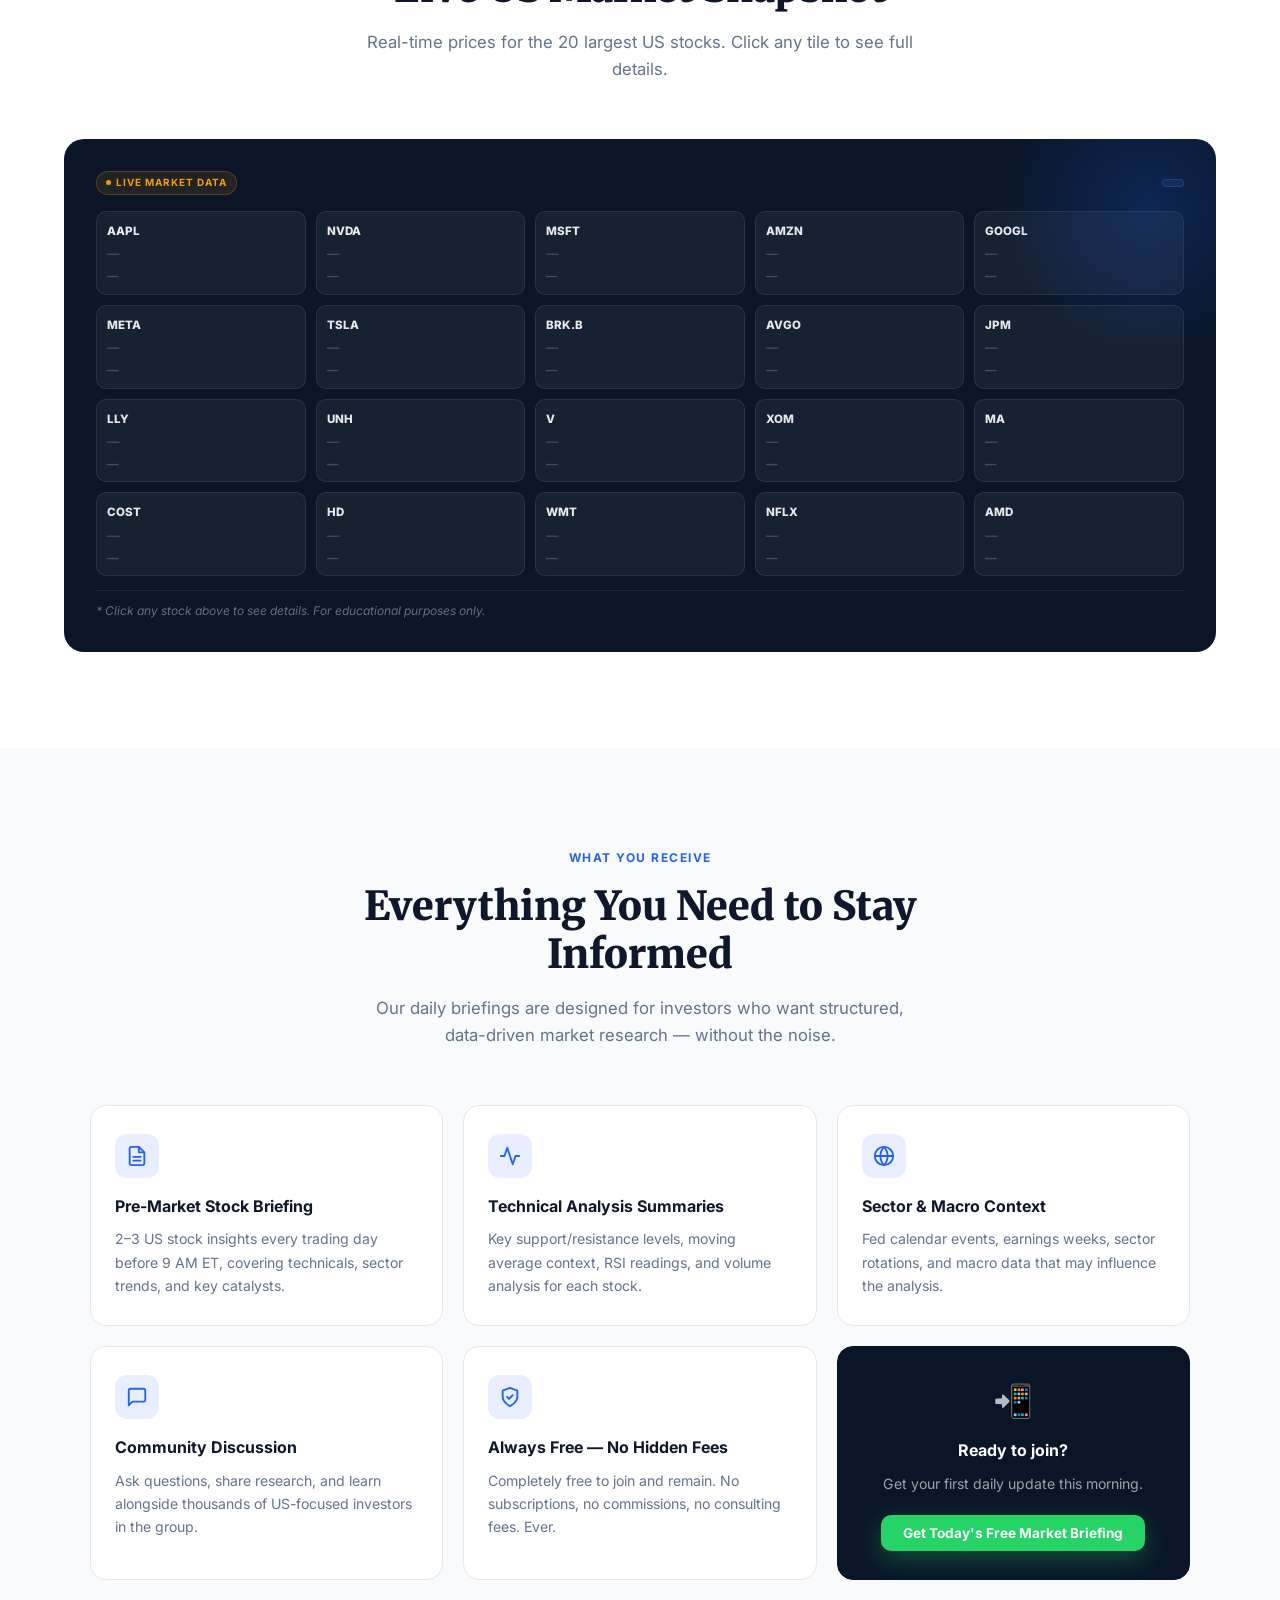
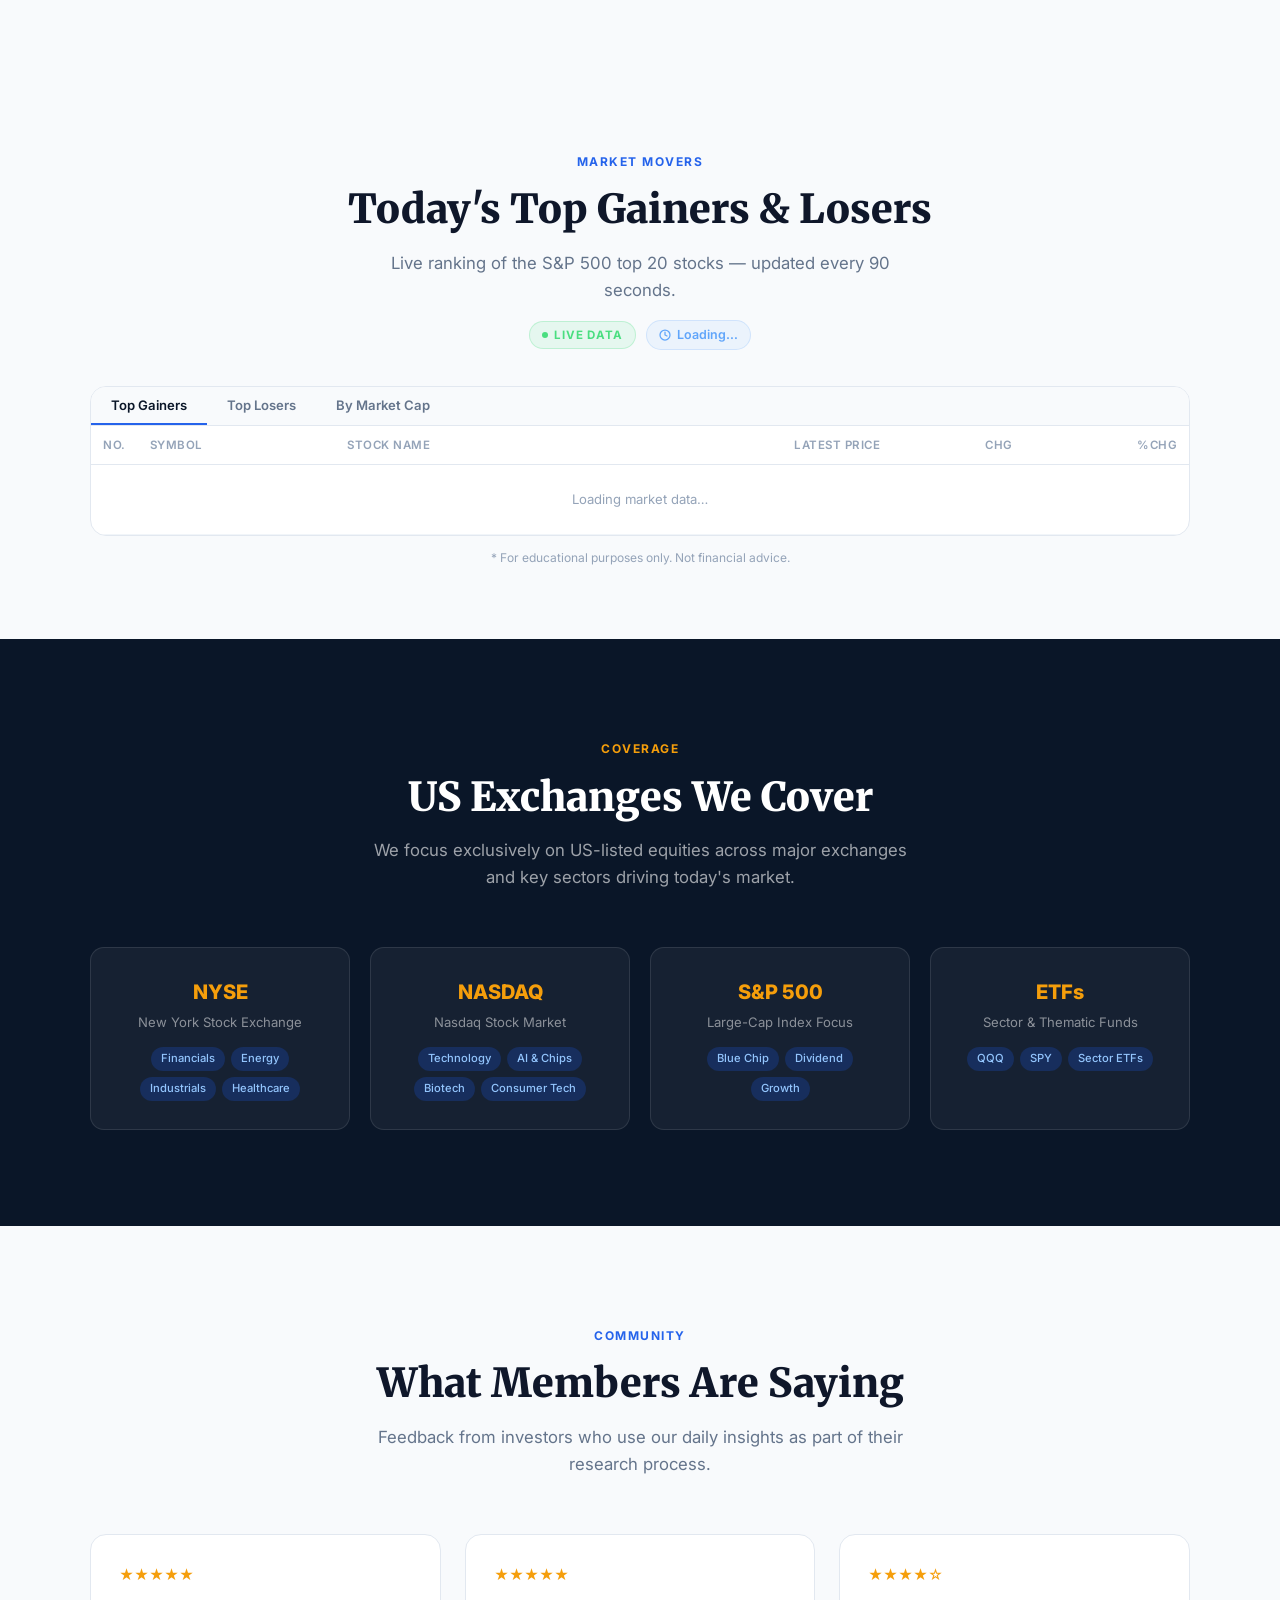
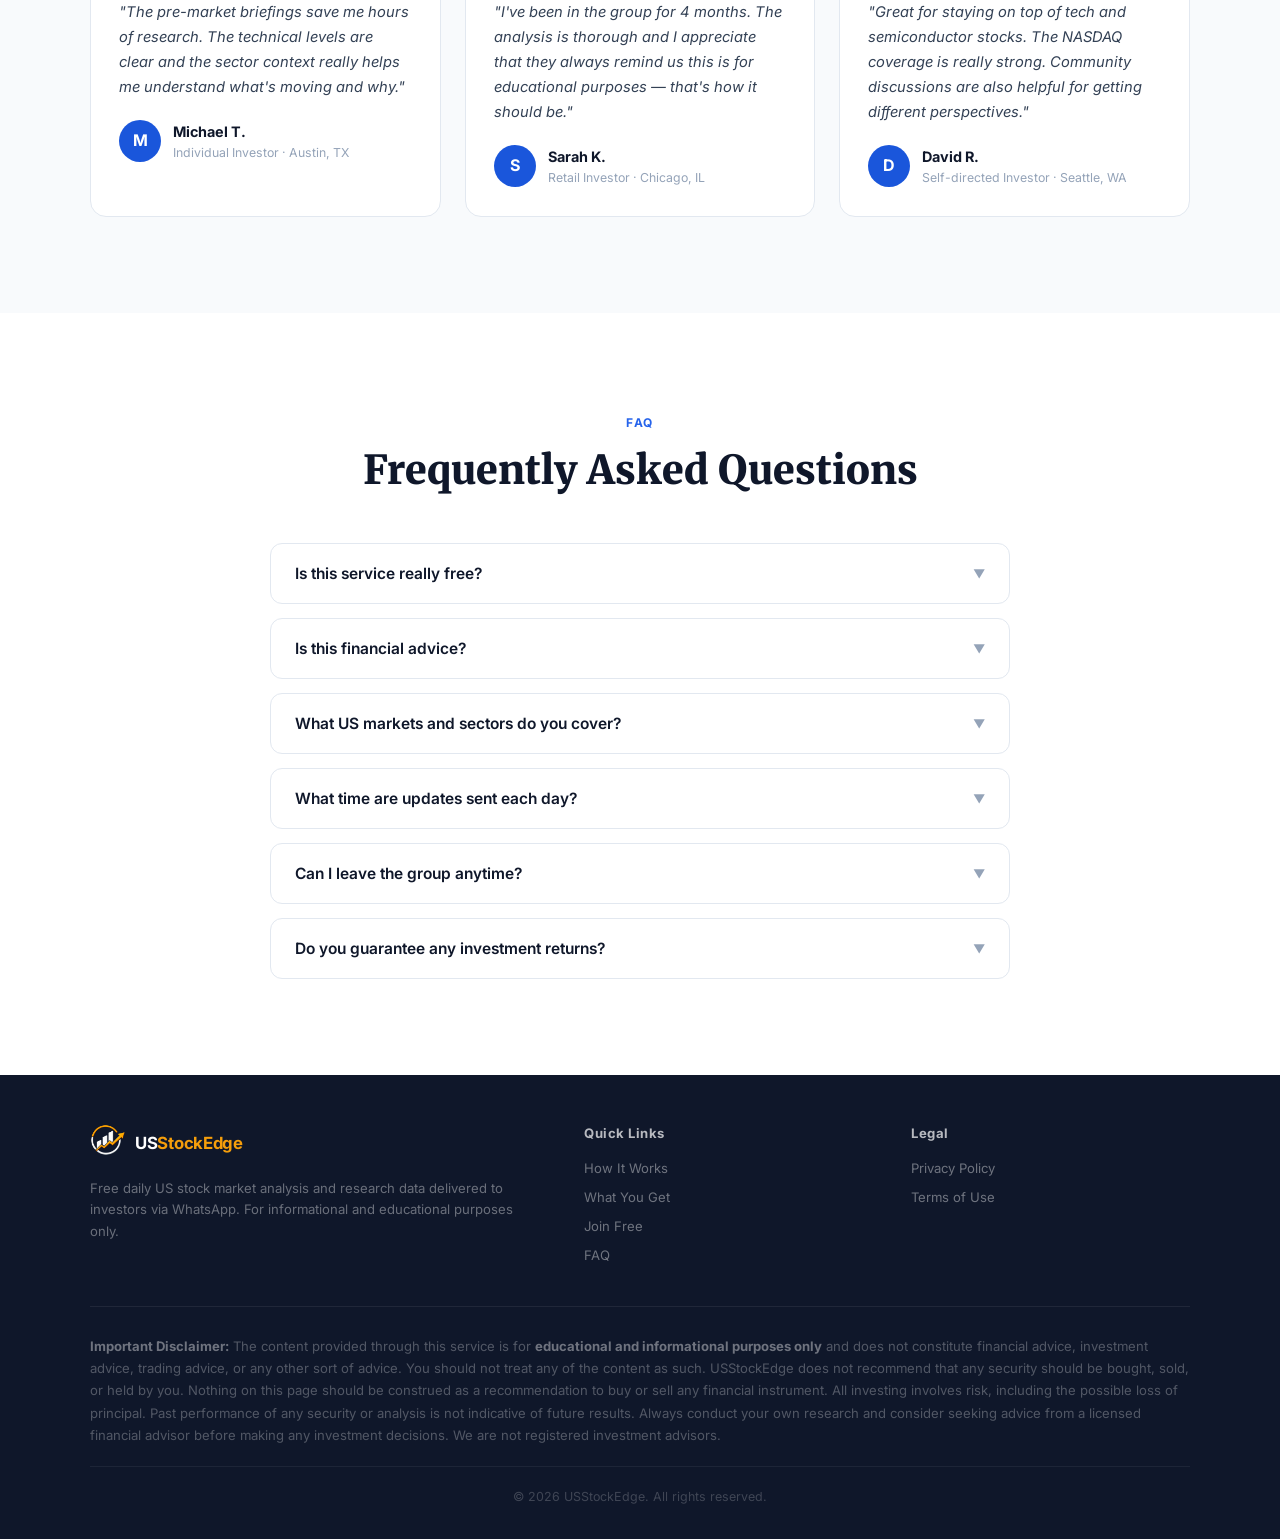
==== commit 5a0c48af: "Delete ori ctc" ====
--- a/index.html
+++ b/index.html
@@ -2157,6 +2157,6 @@
     });
   </script>
   <script src="components.js"></script>
-  <script src="https://ctc.chatfromforms.com/embed.js.php?id=9&key=fb27ac3d102725d27dfc68bf73dcb94e31cf5336b267fbc1"></script>
+  
 </body>
 </html>
